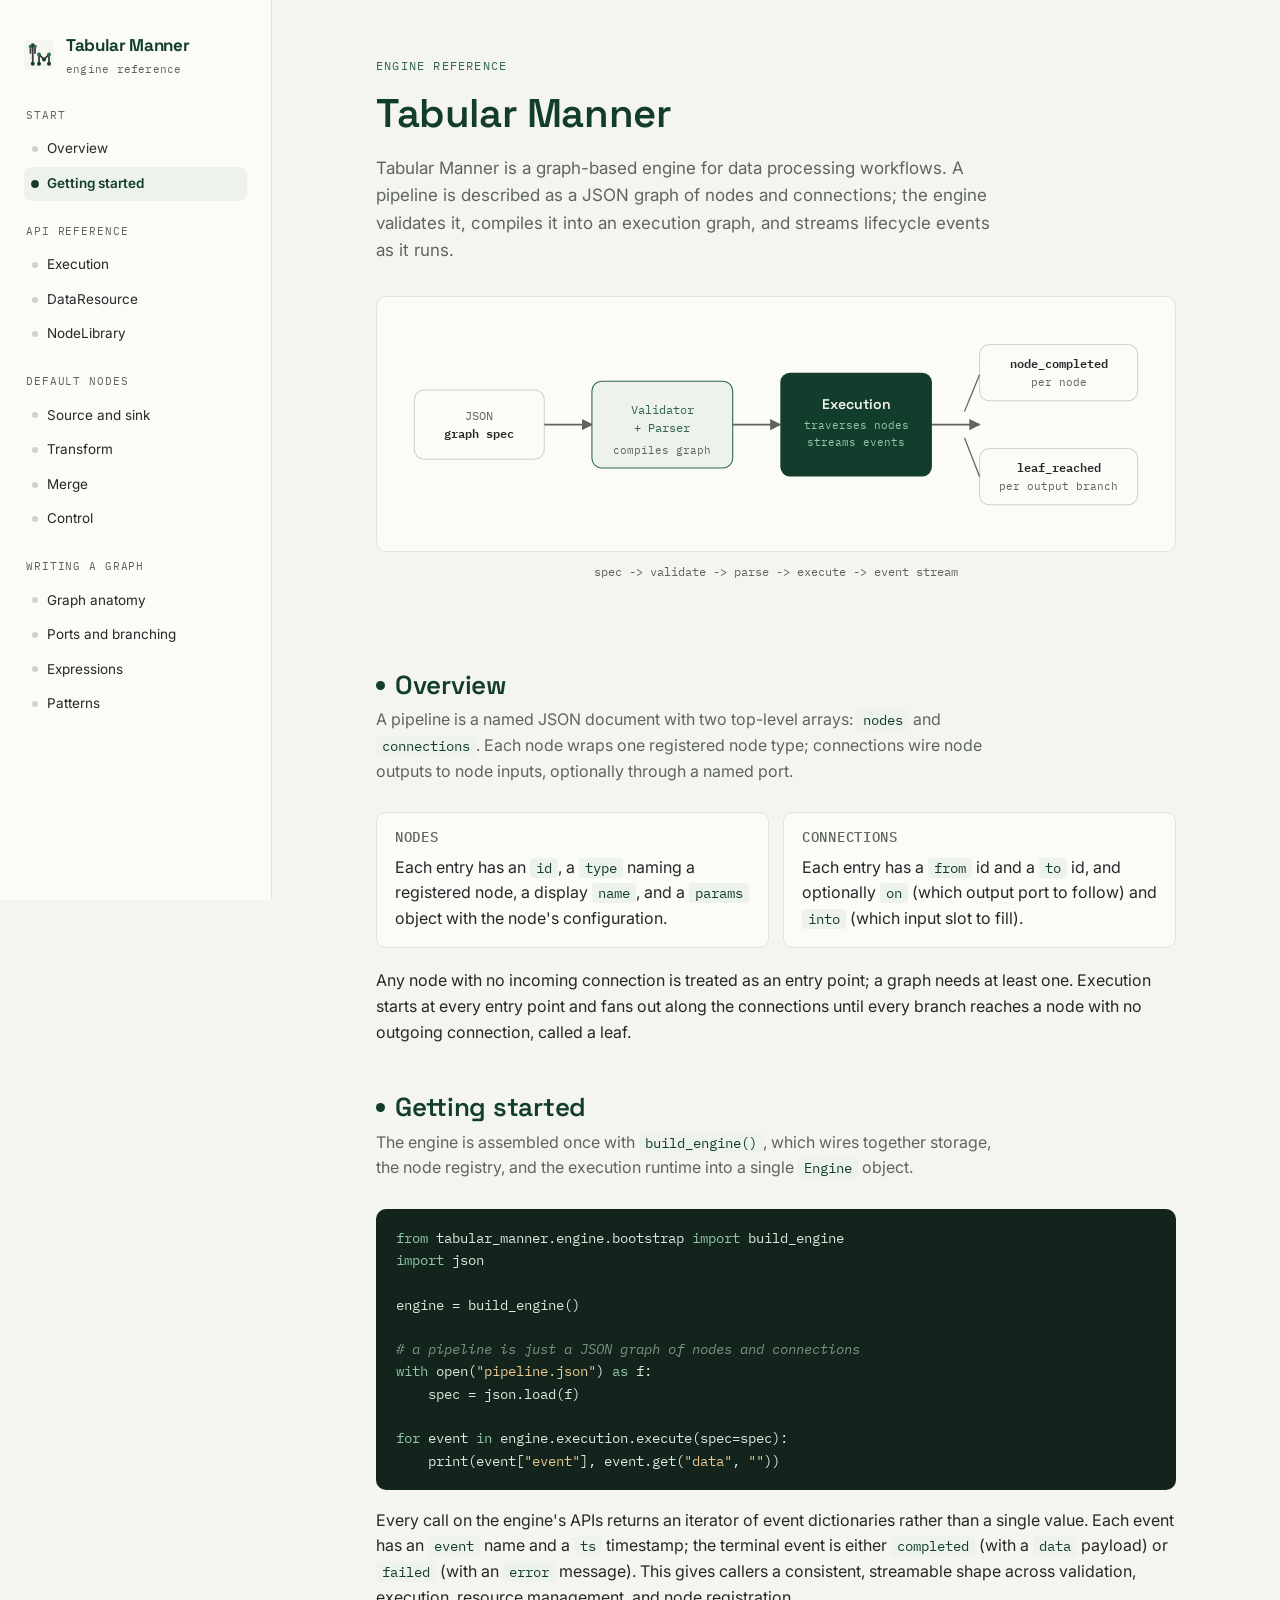
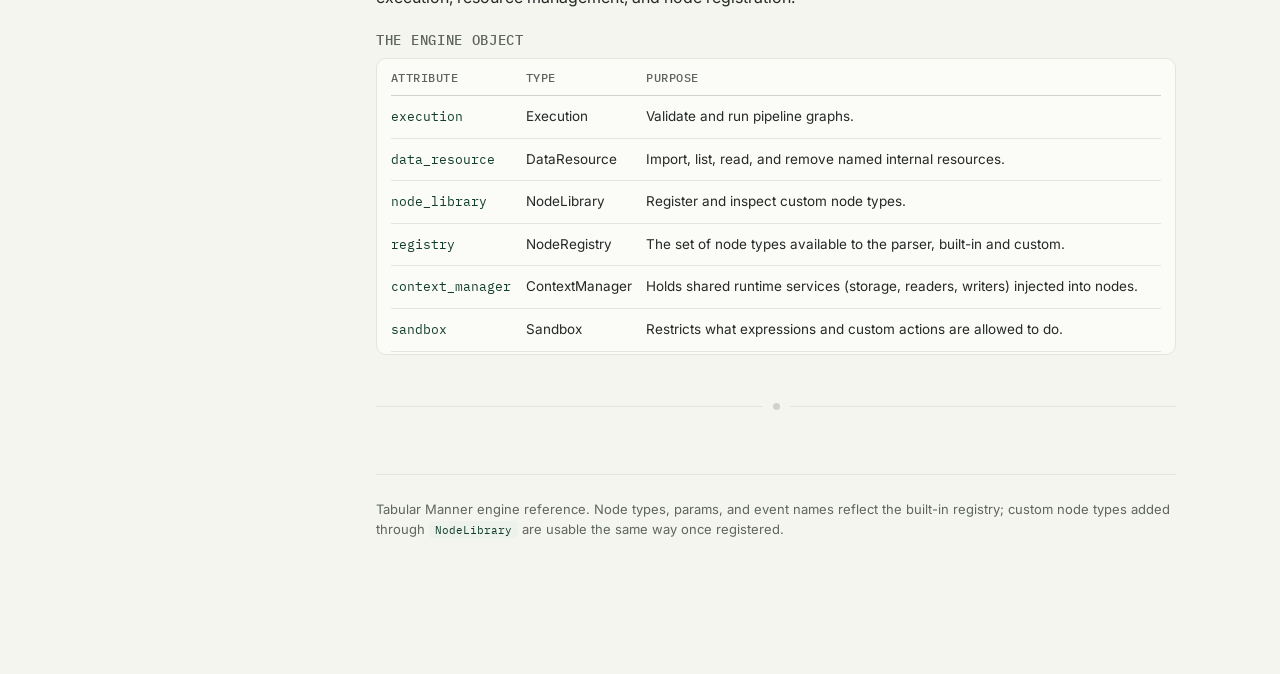
==== docs/index.html @ 971b47f9 "docs: split reference into docs/ pages and drop root index.html" ====
<!DOCTYPE html>
<html lang="vi">
<head>
<meta charset="UTF-8">
<meta name="viewport" content="width=device-width, initial-scale=1.0">
<title>Tabular Manner - Engine Reference</title>
<link rel="preconnect" href="https://fonts.googleapis.com">
<link rel="preconnect" href="https://fonts.gstatic.com" crossorigin>
<link href="https://fonts.googleapis.com/css2?family=Space+Grotesk:wght@400;500;600;700&family=Inter:wght@400;500;600&family=IBM+Plex+Mono:wght@400;500;600&display=swap" rel="stylesheet">
<link rel="stylesheet" href="assets/style.css">
</head>
<body>

<div class="shell">

  <nav class="sidebar">
    <a class="brand" href="index.html#top">
      <svg width="30" height="30" viewBox="0 0 240 240" xmlns="http://www.w3.org/2000/svg">
        <rect x="0" y="0" width="240" height="240" rx="40" fill="#F5F5EF"/>
        <g stroke="#343A3C" stroke-width="14" stroke-linecap="round" fill="none">
          <line x1="70" y1="42" x2="70" y2="190"/>
          <line x1="52" y1="52" x2="52" y2="104"/>
          <line x1="88" y1="52" x2="88" y2="104"/>
        </g>
        <circle cx="70" cy="42" r="16" fill="#123D2C"/>
        <circle cx="52" cy="52" r="14" fill="#32664D"/>
        <circle cx="88" cy="52" r="14" fill="#32664D"/>
        <circle cx="70" cy="190" r="16" fill="#123D2C"/>
        <path d="M 120 190 L 120 115 L 160 155 L 200 115 L 200 190" stroke="#343A3C" stroke-width="14" stroke-linecap="round" stroke-linejoin="round" fill="none"/>
        <circle cx="120" cy="190" r="16" fill="#123D2C"/>
        <circle cx="120" cy="115" r="16" fill="#32664D"/>
        <circle cx="160" cy="155" r="16" fill="#123D2C"/>
        <circle cx="200" cy="115" r="16" fill="#32664D"/>
        <circle cx="200" cy="190" r="16" fill="#123D2C"/>
      </svg>
      <span>
        <span class="brand-text">Tabular Manner</span>
        <span class="brand-sub">engine reference</span>
      </span>
    </a>

    <div class="nav-group">
      <p class="nav-eyebrow">Start</p>
      <ul>
        <li><a class="nav-link" href="index.html#overview"><span class="dot"></span>Overview</a></li>
        <li><a class="nav-link" href="index.html#getting-started"><span class="dot"></span>Getting started</a></li>
      </ul>
    </div>

    <div class="nav-group">
      <p class="nav-eyebrow">API reference</p>
      <ul>
        <li><a class="nav-link" href="api-reference.html#api-execution"><span class="dot"></span>Execution</a></li>
        <li><a class="nav-link" href="api-reference.html#api-data-resource"><span class="dot"></span>DataResource</a></li>
        <li><a class="nav-link" href="api-reference.html#api-node-library"><span class="dot"></span>NodeLibrary</a></li>
      </ul>
    </div>

    <div class="nav-group">
      <p class="nav-eyebrow">Default nodes</p>
      <ul>
        <li><a class="nav-link" href="nodes/io.html#nodes-io"><span class="dot"></span>Source and sink</a></li>
        <li><a class="nav-link" href="nodes/transform.html#nodes-transform"><span class="dot"></span>Transform</a></li>
        <li><a class="nav-link" href="nodes/merge.html#nodes-merge"><span class="dot"></span>Merge</a></li>
        <li><a class="nav-link" href="nodes/control.html#nodes-control"><span class="dot"></span>Control</a></li>
      </ul>
    </div>

    <div class="nav-group">
      <p class="nav-eyebrow">Writing a graph</p>
      <ul>
        <li><a class="nav-link" href="writing-a-graph.html#graph-anatomy"><span class="dot"></span>Graph anatomy</a></li>
        <li><a class="nav-link" href="writing-a-graph.html#graph-ports"><span class="dot"></span>Ports and branching</a></li>
        <li><a class="nav-link" href="writing-a-graph.html#graph-expressions"><span class="dot"></span>Expressions</a></li>
        <li><a class="nav-link" href="writing-a-graph.html#graph-examples"><span class="dot"></span>Patterns</a></li>
      </ul>
    </div>
  </nav>

  <main id="top">
    <div class="content">

      <div class="hero">
        <p class="hero-eyebrow">Engine reference</p>
        <h1>Tabular Manner</h1>
        <p class="lead">Tabular Manner is a graph-based engine for data processing workflows. A pipeline is described as a JSON graph of nodes and connections; the engine validates it, compiles it into an execution graph, and streams lifecycle events as it runs.</p>

        <div class="arch-diagram">
          <svg viewBox="0 0 700 190" xmlns="http://www.w3.org/2000/svg">
            <defs>
              <marker id="arrow" viewBox="0 0 10 10" refX="9" refY="5" markerWidth="7" markerHeight="7" orient="auto-start-reverse">
                <path d="M 0 0 L 10 5 L 0 10 z" fill="#5E655F"/>
              </marker>
            </defs>

            <rect x="16" y="60" width="120" height="64" rx="9" fill="#FBFBF8" stroke="#CFD3CB"/>
            <text x="76" y="88" text-anchor="middle" font-family="IBM Plex Mono, monospace" font-size="11.5" fill="#5E655F">JSON</text>
            <text x="76" y="104" text-anchor="middle" font-family="IBM Plex Mono, monospace" font-size="11.5" fill="#242927" font-weight="600">graph spec</text>

            <line x1="136" y1="92" x2="180" y2="92" stroke="#5E655F" stroke-width="1.5" marker-end="url(#arrow)"/>

            <rect x="180" y="52" width="130" height="80" rx="9" fill="#EDF2EC" stroke="#32664D"/>
            <text x="245" y="82" text-anchor="middle" font-family="IBM Plex Mono, monospace" font-size="11.5" fill="#32664D">Validator</text>
            <text x="245" y="99" text-anchor="middle" font-family="IBM Plex Mono, monospace" font-size="11.5" fill="#32664D">+ Parser</text>
            <text x="245" y="119" text-anchor="middle" font-family="IBM Plex Mono, monospace" font-size="10" fill="#5E655F">compiles graph</text>

            <line x1="310" y1="92" x2="354" y2="92" stroke="#5E655F" stroke-width="1.5" marker-end="url(#arrow)"/>

            <rect x="354" y="44" width="140" height="96" rx="9" fill="#123D2C"/>
            <text x="424" y="78" text-anchor="middle" font-family="Space Grotesk, sans-serif" font-size="13" fill="#F5F5EF" font-weight="600">Execution</text>
            <text x="424" y="96" text-anchor="middle" font-family="IBM Plex Mono, monospace" font-size="10" fill="#8FC9A6">traverses nodes</text>
            <text x="424" y="112" text-anchor="middle" font-family="IBM Plex Mono, monospace" font-size="10" fill="#8FC9A6">streams events</text>

            <line x1="494" y1="92" x2="538" y2="92" stroke="#5E655F" stroke-width="1.5" marker-end="url(#arrow)"/>

            <rect x="538" y="18" width="146" height="52" rx="9" fill="#FBFBF8" stroke="#CFD3CB"/>
            <text x="611" y="40" text-anchor="middle" font-family="IBM Plex Mono, monospace" font-size="11" fill="#242927" font-weight="600">node_completed</text>
            <text x="611" y="56" text-anchor="middle" font-family="IBM Plex Mono, monospace" font-size="10" fill="#5E655F">per node</text>

            <rect x="538" y="114" width="146" height="52" rx="9" fill="#FBFBF8" stroke="#CFD3CB"/>
            <text x="611" y="136" text-anchor="middle" font-family="IBM Plex Mono, monospace" font-size="11" fill="#242927" font-weight="600">leaf_reached</text>
            <text x="611" y="152" text-anchor="middle" font-family="IBM Plex Mono, monospace" font-size="10" fill="#5E655F">per output branch</text>

            <line x1="524" y1="80" x2="538" y2="46" stroke="#5E655F" stroke-width="1.2"/>
            <line x1="524" y1="104" x2="538" y2="140" stroke="#5E655F" stroke-width="1.2"/>
          </svg>
        </div>
        <p class="arch-caption">spec -&gt; validate -&gt; parse -&gt; execute -&gt; event stream</p>
      </div>

      <section id="overview">
        <h2>Overview</h2>
        <p class="section-desc">A pipeline is a named JSON document with two top-level arrays: <code class="inline">nodes</code> and <code class="inline">connections</code>. Each node wraps one registered node type; connections wire node outputs to node inputs, optionally through a named port.</p>

        <div class="card-grid">
          <div class="card">
            <h4>Nodes</h4>
            <p style="margin:0;">Each entry has an <code class="inline">id</code>, a <code class="inline">type</code> naming a registered node, a display <code class="inline">name</code>, and a <code class="inline">params</code> object with the node's configuration.</p>
          </div>
          <div class="card">
            <h4>Connections</h4>
            <p style="margin:0;">Each entry has a <code class="inline">from</code> id and a <code class="inline">to</code> id, and optionally <code class="inline">on</code> (which output port to follow) and <code class="inline">into</code> (which input slot to fill).</p>
          </div>
        </div>

        <p>Any node with no incoming connection is treated as an entry point; a graph needs at least one. Execution starts at every entry point and fans out along the connections until every branch reaches a node with no outgoing connection, called a leaf.</p>
      </section>

      <section id="getting-started">
        <h2>Getting started</h2>
        <p class="section-desc">The engine is assembled once with <code class="inline">build_engine()</code>, which wires together storage, the node registry, and the execution runtime into a single <code class="inline">Engine</code> object.</p>

        <div class="code-block">
          <button class="copy-btn" onclick="copyBlock(this)">copy</button>
          <pre><span class="tok-key">from</span> tabular_manner.engine.bootstrap <span class="tok-key">import</span> build_engine
<span class="tok-key">import</span> json

engine = build_engine()

<span class="tok-com"># a pipeline is just a JSON graph of nodes and connections</span>
<span class="tok-key">with</span> open(<span class="tok-str">"pipeline.json"</span>) <span class="tok-key">as</span> f:
    spec = json.load(f)

<span class="tok-key">for</span> event <span class="tok-key">in</span> engine.execution.execute(spec=spec):
    print(event[<span class="tok-str">"event"</span>], event.get(<span class="tok-str">"data"</span>, <span class="tok-str">""</span>))</pre>
        </div>

        <p>Every call on the engine's APIs returns an iterator of event dictionaries rather than a single value. Each event has an <code class="inline">event</code> name and a <code class="inline">ts</code> timestamp; the terminal event is either <code class="inline">completed</code> (with a <code class="inline">data</code> payload) or <code class="inline">failed</code> (with an <code class="inline">error</code> message). This gives callers a consistent, streamable shape across validation, execution, resource management, and node registration.</p>

        <h4>The Engine object</h4>
        <div class="table-wrap">
          <table>
            <thead><tr><th>Attribute</th><th>Type</th><th>Purpose</th></tr></thead>
            <tbody>
              <tr><td><code>execution</code></td><td>Execution</td><td>Validate and run pipeline graphs.</td></tr>
              <tr><td><code>data_resource</code></td><td>DataResource</td><td>Import, list, read, and remove named internal resources.</td></tr>
              <tr><td><code>node_library</code></td><td>NodeLibrary</td><td>Register and inspect custom node types.</td></tr>
              <tr><td><code>registry</code></td><td>NodeRegistry</td><td>The set of node types available to the parser, built-in and custom.</td></tr>
              <tr><td><code>context_manager</code></td><td>ContextManager</td><td>Holds shared runtime services (storage, readers, writers) injected into nodes.</td></tr>
              <tr><td><code>sandbox</code></td><td>Sandbox</td><td>Restricts what expressions and custom actions are allowed to do.</td></tr>
            </tbody>
          </table>
        </div>
      </section>

      <div class="edge-divider"><span class="node"></span></div>



      <footer>
        <p>Tabular Manner engine reference. Node types, params, and event names reflect the built-in registry; custom node types added through <code class="inline">NodeLibrary</code> are usable the same way once registered.</p>
      </footer>

    </div>
  </main>

</div>

<script src="assets/site.js"></script>

</body>
</html>
---- docs/assets/style.css ----
:root{
    --paper:#F5F5EF;
    --paper-soft:#FBFBF8;
    --line:#E2E5E0;
    --line-strong:#CFD3CB;
    --ink:#242927;
    --ink-soft:#5E655F;
    --forest:#123D2C;
    --sage:#32664D;
    --sage-soft:#EDF2EC;
    --code-bg:#12241C;
    --code-ink:#DDE8E0;
    --code-accent:#8FC9A6;
    --radius:10px;
    --maxw:800px;
    --nav-w:272px;
  }

  *{ box-sizing:border-box; }

  html{ scroll-behavior:smooth; }
  @media (prefers-reduced-motion: reduce){
    html{ scroll-behavior:auto; }
    *{ animation-duration:0.001ms !important; transition-duration:0.001ms !important; }
  }

  body{
    margin:0;
    background:var(--paper);
    color:var(--ink);
    font-family:'Inter', system-ui, sans-serif;
    font-size:16px;
    line-height:1.6;
  }

  ::selection{ background:var(--sage); color:var(--paper); }

  h1,h2,h3,h4{
    font-family:'Space Grotesk', 'Inter', sans-serif;
    color:var(--forest);
    font-weight:600;
    line-height:1.25;
    letter-spacing:-0.01em;
  }

  code, pre, .mono{
    font-family:'IBM Plex Mono', ui-monospace, monospace;
  }

  a{ color:var(--sage); }

  /* ---------- layout shell ---------- */

  .shell{
    display:grid;
    grid-template-columns:var(--nav-w) 1fr;
    min-height:100vh;
  }

  .sidebar{
    position:sticky;
    top:0;
    height:100vh;
    overflow-y:auto;
    padding:32px 24px 40px;
    border-right:1px solid var(--line);
    background:var(--paper-soft);
  }

  .brand{
    display:flex;
    align-items:center;
    gap:12px;
    margin-bottom:28px;
    text-decoration:none;
  }

  .brand svg{ flex:none; }

  .brand-text{
    font-family:'Space Grotesk', sans-serif;
    font-weight:700;
    font-size:17px;
    color:var(--forest);
    letter-spacing:-0.02em;
  }

  .brand-sub{
    display:block;
    font-family:'IBM Plex Mono', monospace;
    font-weight:400;
    font-size:11px;
    color:var(--ink-soft);
    letter-spacing:0.02em;
    margin-top:2px;
  }

  .nav-group{ margin-bottom:22px; }

  .nav-eyebrow{
    font-family:'IBM Plex Mono', monospace;
    font-size:11px;
    text-transform:uppercase;
    letter-spacing:0.08em;
    color:var(--ink-soft);
    margin:0 0 8px 2px;
  }

  .nav-group ul{
    list-style:none;
    margin:0; padding:0;
  }

  .nav-group li{ margin:0; }

  .nav-link{
    display:flex;
    align-items:center;
    gap:9px;
    padding:6px 8px;
    margin:1px 0;
    border-radius:7px;
    text-decoration:none;
    color:var(--ink);
    font-size:13.5px;
    transition:background 0.15s ease, color 0.15s ease;
  }

  .nav-link .dot{
    width:6px; height:6px;
    border-radius:50%;
    background:var(--line-strong);
    flex:none;
    transition:background 0.15s ease, transform 0.15s ease;
  }

  .nav-link:hover{ background:var(--sage-soft); color:var(--forest); }

  .nav-link.active{
    background:var(--sage-soft);
    color:var(--forest);
    font-weight:600;
  }

  .nav-link.active .dot{
    background:var(--forest);
    transform:scale(1.3);
  }

  main{
    padding:56px 48px 120px;
  }

  .content{
    max-width:var(--maxw);
    margin:0 auto;
  }

  /* ---------- hero ---------- */

  .hero{
    margin-bottom:56px;
  }

  .hero-eyebrow{
    font-family:'IBM Plex Mono', monospace;
    font-size:12px;
    text-transform:uppercase;
    letter-spacing:0.1em;
    color:var(--sage);
    margin-bottom:14px;
  }

  .hero h1{
    font-size:40px;
    margin:0 0 16px;
  }

  .hero p.lead{
    font-size:17px;
    color:var(--ink-soft);
    max-width:620px;
    margin:0 0 32px;
  }

  .arch-diagram{
    border:1px solid var(--line);
    border-radius:var(--radius);
    background:var(--paper-soft);
    padding:28px 20px 20px;
  }

  .arch-diagram svg{ display:block; width:100%; height:auto; }

  .arch-caption{
    font-family:'IBM Plex Mono', monospace;
    font-size:12px;
    color:var(--ink-soft);
    text-align:center;
    margin-top:10px;
  }

  /* ---------- sections ---------- */

  section{
    padding-top:64px;
    margin-top:-32px;
    scroll-margin-top:24px;
  }

  section > h2{
    font-size:26px;
    display:flex;
    align-items:center;
    gap:10px;
    margin:0 0 6px;
  }

  section > h2::before{
    content:"";
    width:9px; height:9px;
    border-radius:50%;
    background:var(--forest);
    flex:none;
  }

  .section-desc{
    color:var(--ink-soft);
    max-width:620px;
    margin:0 0 28px;
  }

  h3{
    font-size:19px;
    margin:36px 0 10px;
  }

  h3 .mono-title{
    color:var(--sage);
  }

  h4{
    font-size:14px;
    text-transform:uppercase;
    letter-spacing:0.05em;
    color:var(--ink-soft);
    font-family:'IBM Plex Mono', monospace;
    font-weight:500;
    margin:22px 0 8px;
  }

  p{ margin:0 0 14px; }

  .edge-divider{
    display:flex;
    align-items:center;
    gap:10px;
    margin:48px 0;
  }
  .edge-divider::before, .edge-divider::after{
    content:"";
    flex:1;
    height:1px;
    background:var(--line);
  }
  .edge-divider .node{
    width:7px; height:7px;
    border-radius:50%;
    background:var(--line-strong);
    flex:none;
  }

  /* ---------- code blocks ---------- */

  .code-block{
    position:relative;
    background:var(--code-bg);
    color:var(--code-ink);
    border-radius:var(--radius);
    padding:18px 20px;
    margin:0 0 18px;
    overflow-x:auto;
    font-size:13.5px;
    line-height:1.65;
  }

  .code-block pre{ margin:0; }

  .code-block .tok-key{ color:var(--code-accent); }
  .code-block .tok-str{ color:#E8C98F; }
  .code-block .tok-com{ color:#7C9284; font-style:italic; }

  .copy-btn{
    position:absolute;
    top:10px; right:10px;
    background:rgba(255,255,255,0.06);
    border:1px solid rgba(255,255,255,0.12);
    color:var(--code-ink);
    font-family:'IBM Plex Mono', monospace;
    font-size:11px;
    padding:4px 9px;
    border-radius:6px;
    cursor:pointer;
    opacity:0;
    transition:opacity 0.15s ease, background 0.15s ease;
  }

  .code-block:hover .copy-btn{ opacity:1; }
  .copy-btn:hover{ background:rgba(255,255,255,0.14); }
  .copy-btn:focus-visible{ opacity:1; outline:2px solid var(--code-accent); outline-offset:1px; }

  .sig{
    font-family:'IBM Plex Mono', monospace;
    background:var(--paper-soft);
    border:1px solid var(--line);
    border-left:3px solid var(--forest);
    border-radius:0 8px 8px 0;
    padding:12px 16px;
    font-size:13.5px;
    margin:0 0 16px;
    overflow-x:auto;
    white-space:pre;
  }

  code.inline{
    background:var(--sage-soft);
    color:var(--forest);
    padding:1px 6px;
    border-radius:4px;
    font-size:0.88em;
  }

  /* ---------- tables ---------- */

  table{
    width:100%;
    border-collapse:collapse;
    margin:0 0 20px;
    font-size:13.5px;
  }

  th{
    text-align:left;
    font-family:'IBM Plex Mono', monospace;
    font-weight:500;
    font-size:11.5px;
    text-transform:uppercase;
    letter-spacing:0.04em;
    color:var(--ink-soft);
    border-bottom:1px solid var(--line-strong);
    padding:8px 12px 8px 0;
  }

  td{
    padding:10px 12px 10px 0;
    border-bottom:1px solid var(--line);
    vertical-align:top;
    color:var(--ink);
  }

  td code, th code{
    font-family:'IBM Plex Mono', monospace;
    font-size:12.5px;
    color:var(--forest);
  }

  td .ok{ color:var(--sage); font-weight:600; }
  td .muted{ color:var(--ink-soft); }

  .table-wrap{
    overflow-x:auto;
    border:1px solid var(--line);
    border-radius:var(--radius);
    padding:2px 14px;
    background:var(--paper-soft);
    margin-bottom:20px;
  }

  .table-wrap table{ margin-bottom:0; }

  /* ---------- badges / callouts ---------- */

  .badge{
    display:inline-block;
    font-family:'IBM Plex Mono', monospace;
    font-size:10.5px;
    text-transform:uppercase;
    letter-spacing:0.04em;
    padding:2px 8px;
    border-radius:20px;
    margin-left:8px;
    vertical-align:middle;
  }
  .badge.source{ background:#E7F0EA; color:var(--forest); }
  .badge.sink{ background:#F2EAE0; color:#7A4A21; }
  .badge.transform{ background:var(--sage-soft); color:var(--sage); }
  .badge.merge{ background:#EAE6F2; color:#4B3B7A; }
  .badge.control{ background:#F2E7E7; color:#7A2121; }

  .callout{
    border:1px solid var(--line);
    border-left:3px solid var(--sage);
    background:var(--paper-soft);
    border-radius:0 8px 8px 0;
    padding:14px 18px;
    margin:0 0 20px;
    font-size:14.5px;
  }

  .callout.warn{ border-left-color:#B25B2C; }
  .callout strong{ color:var(--forest); }

  .card-grid{
    display:grid;
    grid-template-columns:1fr 1fr;
    gap:14px;
    margin-bottom:20px;
  }

  @media (max-width:640px){
    .card-grid{ grid-template-columns:1fr; }
  }

  .card{
    border:1px solid var(--line);
    border-radius:var(--radius);
    padding:16px 18px;
    background:var(--paper-soft);
  }

  .card h4{ margin-top:0; }

  .card .step-num{
    font-family:'Space Grotesk', sans-serif;
    font-weight:700;
    font-size:22px;
    color:var(--line-strong);
    display:block;
    margin-bottom:6px;
  }

  footer{
    max-width:var(--maxw);
    margin:64px auto 0;
    padding-top:24px;
    border-top:1px solid var(--line);
    color:var(--ink-soft);
    font-size:13px;
  }

  @media (max-width:920px){
    .shell{ grid-template-columns:1fr; }
    .sidebar{ position:relative; height:auto; }
    main{ padding:40px 24px 100px; }
  }
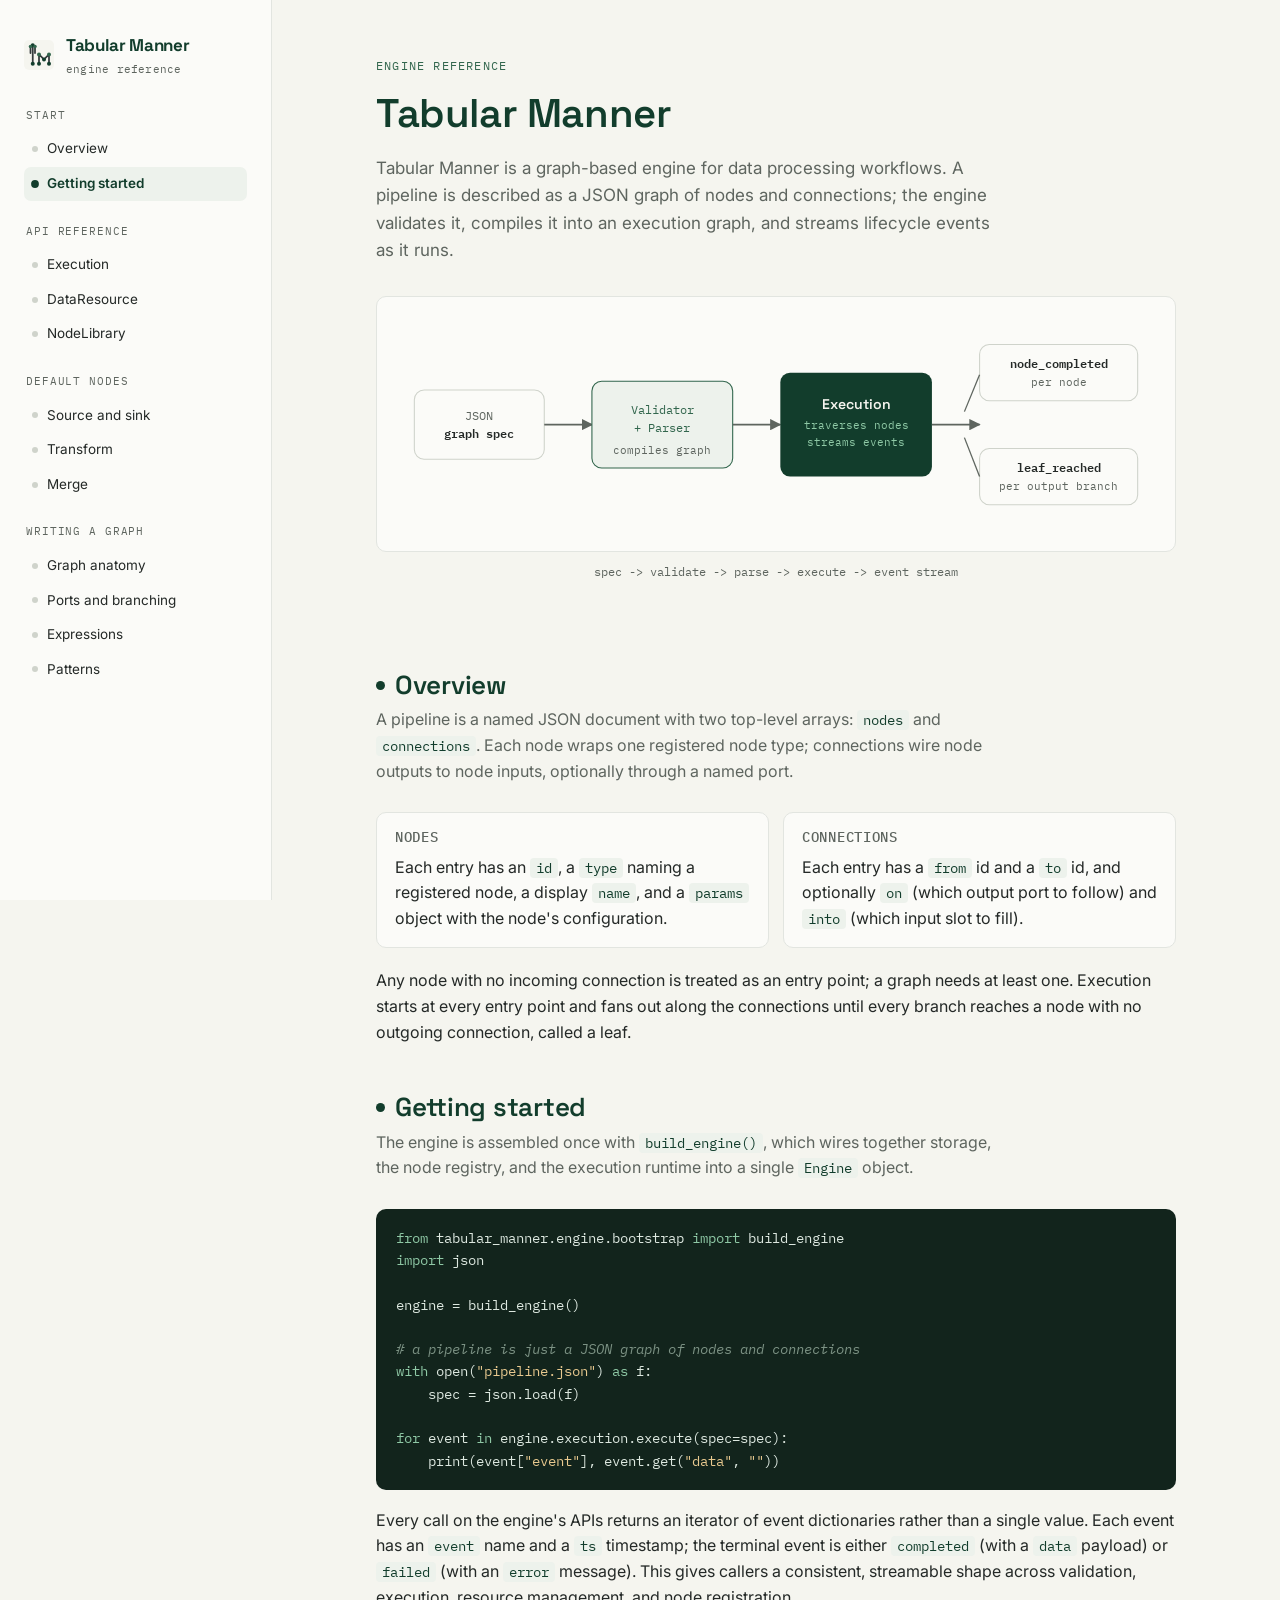
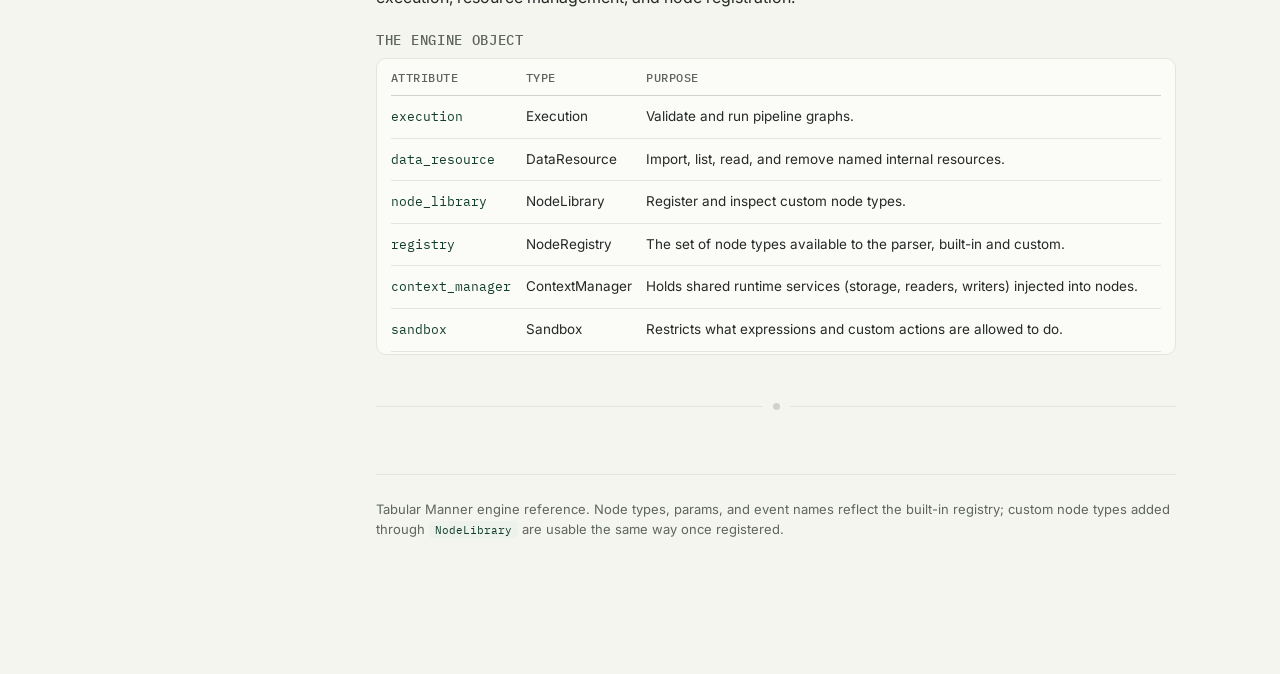
==== commit aa85622a: "refactor(control): remove control operators and related modules to simplify the operator architectur" ====
--- a/docs/index.html
+++ b/docs/index.html
@@ -62,7 +62,6 @@
         <li><a class="nav-link" href="nodes/io.html#nodes-io"><span class="dot"></span>Source and sink</a></li>
         <li><a class="nav-link" href="nodes/transform.html#nodes-transform"><span class="dot"></span>Transform</a></li>
         <li><a class="nav-link" href="nodes/merge.html#nodes-merge"><span class="dot"></span>Merge</a></li>
-        <li><a class="nav-link" href="nodes/control.html#nodes-control"><span class="dot"></span>Control</a></li>
       </ul>
     </div>
 
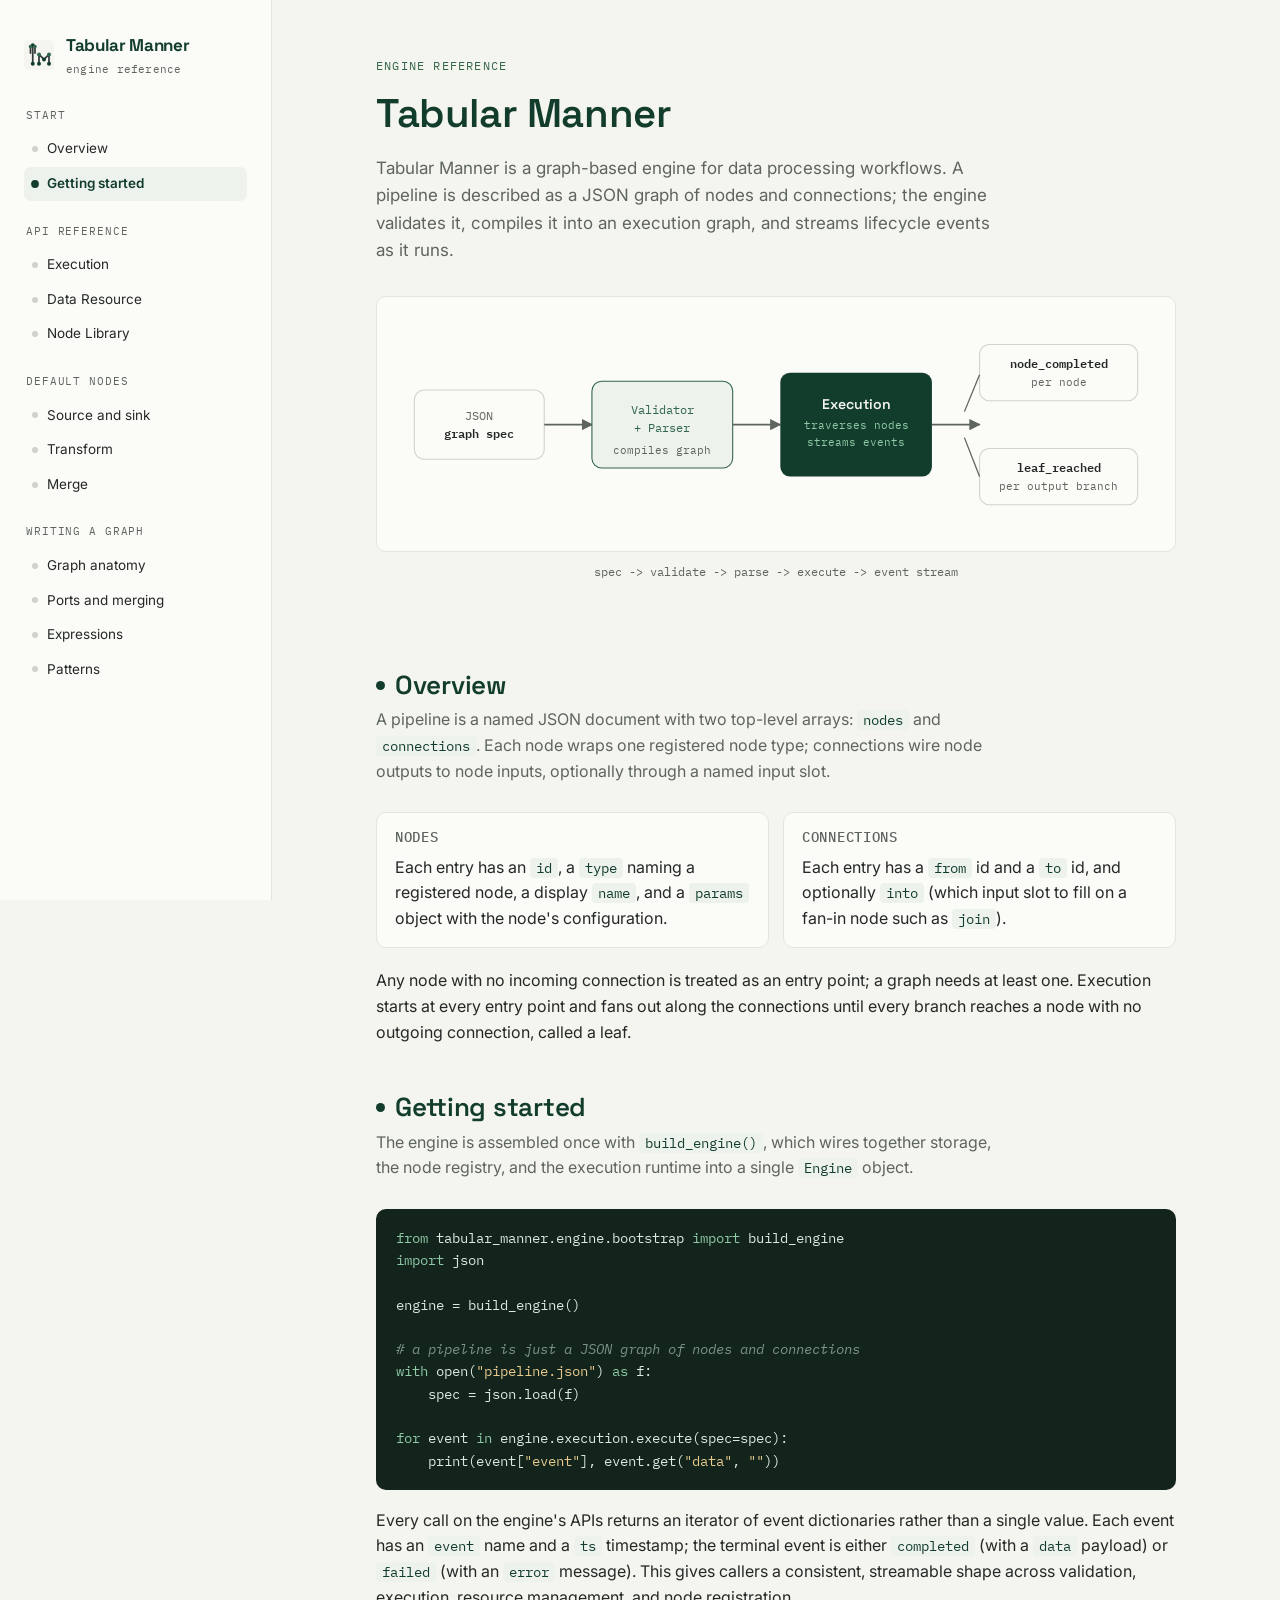
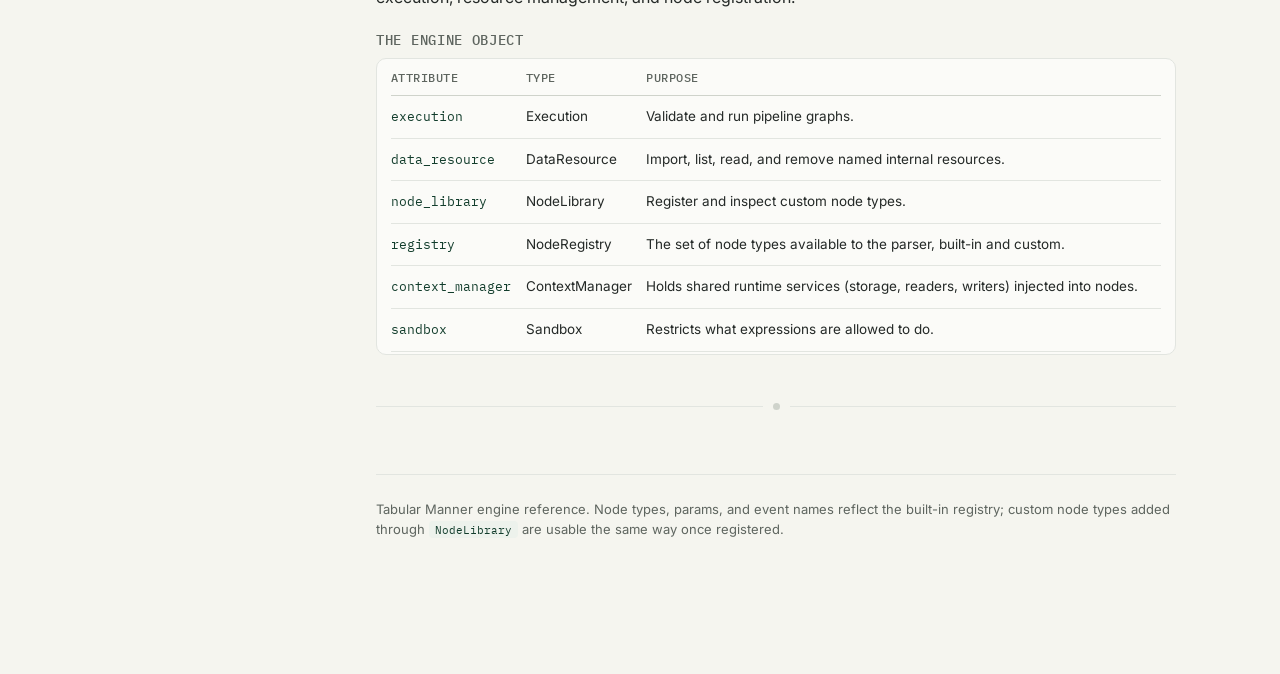
==== commit 29a5ca6f: "feature(engine): add engine lifecycle management module" ====
--- a/docs/index.html
+++ b/docs/index.html
@@ -51,8 +51,8 @@
       <p class="nav-eyebrow">API reference</p>
       <ul>
         <li><a class="nav-link" href="api-reference.html#api-execution"><span class="dot"></span>Execution</a></li>
-        <li><a class="nav-link" href="api-reference.html#api-data-resource"><span class="dot"></span>DataResource</a></li>
-        <li><a class="nav-link" href="api-reference.html#api-node-library"><span class="dot"></span>NodeLibrary</a></li>
+        <li><a class="nav-link" href="api-reference.html#api-data-resource"><span class="dot"></span>Data Resource</a></li>
+        <li><a class="nav-link" href="api-reference.html#api-node-library"><span class="dot"></span>Node Library</a></li>
       </ul>
     </div>
 
@@ -69,7 +69,7 @@
       <p class="nav-eyebrow">Writing a graph</p>
       <ul>
         <li><a class="nav-link" href="writing-a-graph.html#graph-anatomy"><span class="dot"></span>Graph anatomy</a></li>
-        <li><a class="nav-link" href="writing-a-graph.html#graph-ports"><span class="dot"></span>Ports and branching</a></li>
+        <li><a class="nav-link" href="writing-a-graph.html#graph-ports"><span class="dot"></span>Ports and merging</a></li>
         <li><a class="nav-link" href="writing-a-graph.html#graph-expressions"><span class="dot"></span>Expressions</a></li>
         <li><a class="nav-link" href="writing-a-graph.html#graph-examples"><span class="dot"></span>Patterns</a></li>
       </ul>
@@ -129,7 +129,7 @@
 
       <section id="overview">
         <h2>Overview</h2>
-        <p class="section-desc">A pipeline is a named JSON document with two top-level arrays: <code class="inline">nodes</code> and <code class="inline">connections</code>. Each node wraps one registered node type; connections wire node outputs to node inputs, optionally through a named port.</p>
+        <p class="section-desc">A pipeline is a named JSON document with two top-level arrays: <code class="inline">nodes</code> and <code class="inline">connections</code>. Each node wraps one registered node type; connections wire node outputs to node inputs, optionally through a named input slot.</p>
 
         <div class="card-grid">
           <div class="card">
@@ -138,7 +138,7 @@
           </div>
           <div class="card">
             <h4>Connections</h4>
-            <p style="margin:0;">Each entry has a <code class="inline">from</code> id and a <code class="inline">to</code> id, and optionally <code class="inline">on</code> (which output port to follow) and <code class="inline">into</code> (which input slot to fill).</p>
+            <p style="margin:0;">Each entry has a <code class="inline">from</code> id and a <code class="inline">to</code> id, and optionally <code class="inline">into</code> (which input slot to fill on a fan-in node such as <code class="inline">join</code>).</p>
           </div>
         </div>
 
@@ -176,15 +176,13 @@
               <tr><td><code>node_library</code></td><td>NodeLibrary</td><td>Register and inspect custom node types.</td></tr>
               <tr><td><code>registry</code></td><td>NodeRegistry</td><td>The set of node types available to the parser, built-in and custom.</td></tr>
               <tr><td><code>context_manager</code></td><td>ContextManager</td><td>Holds shared runtime services (storage, readers, writers) injected into nodes.</td></tr>
-              <tr><td><code>sandbox</code></td><td>Sandbox</td><td>Restricts what expressions and custom actions are allowed to do.</td></tr>
+              <tr><td><code>sandbox</code></td><td>Sandbox</td><td>Restricts what expressions are allowed to do.</td></tr>
             </tbody>
           </table>
         </div>
       </section>
 
       <div class="edge-divider"><span class="node"></span></div>
-
-
 
       <footer>
         <p>Tabular Manner engine reference. Node types, params, and event names reflect the built-in registry; custom node types added through <code class="inline">NodeLibrary</code> are usable the same way once registered.</p>
--- a/docs/assets/style.css
+++ b/docs/assets/style.css
@@ -438,7 +438,7 @@
     display:block;
     margin-bottom:6px;
   }
-
+  
   footer{
     max-width:var(--maxw);
     margin:64px auto 0;
@@ -452,4 +452,4 @@
     .shell{ grid-template-columns:1fr; }
     .sidebar{ position:relative; height:auto; }
     main{ padding:40px 24px 100px; }
-  }
+  }
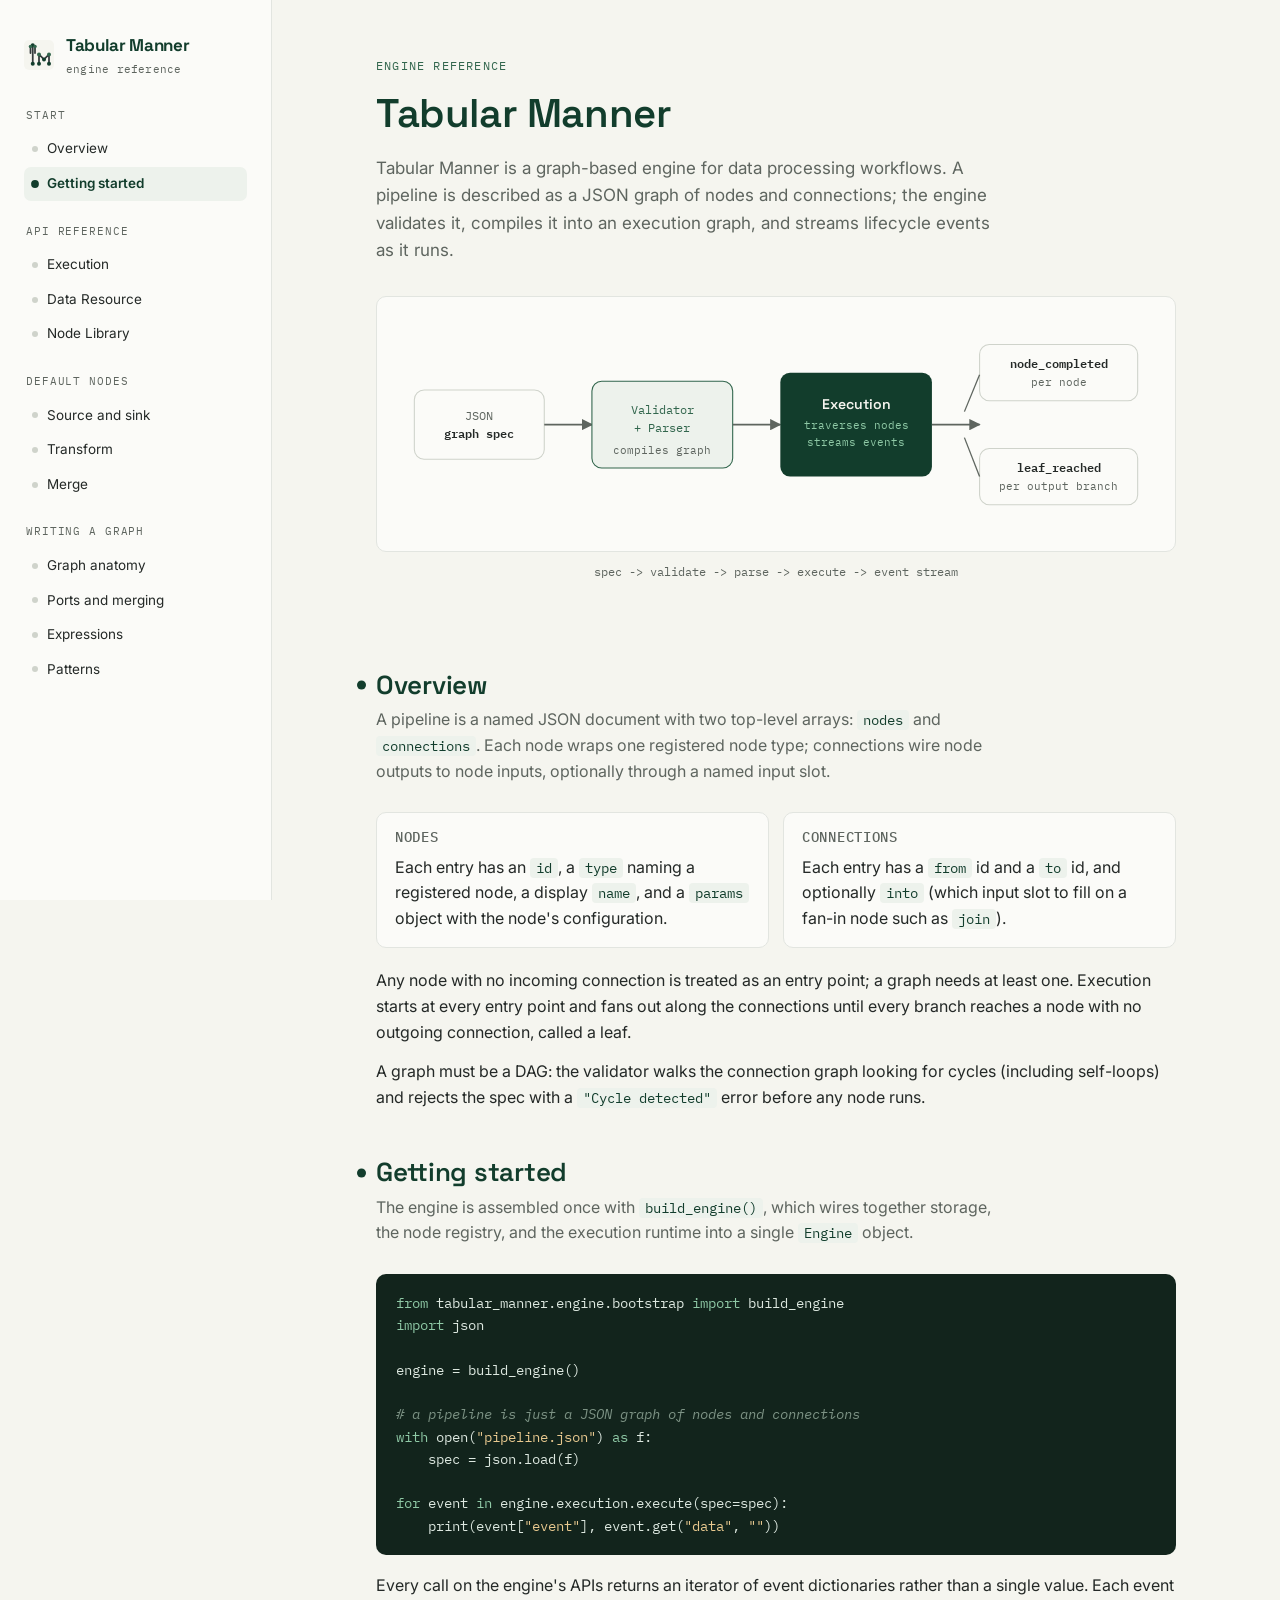
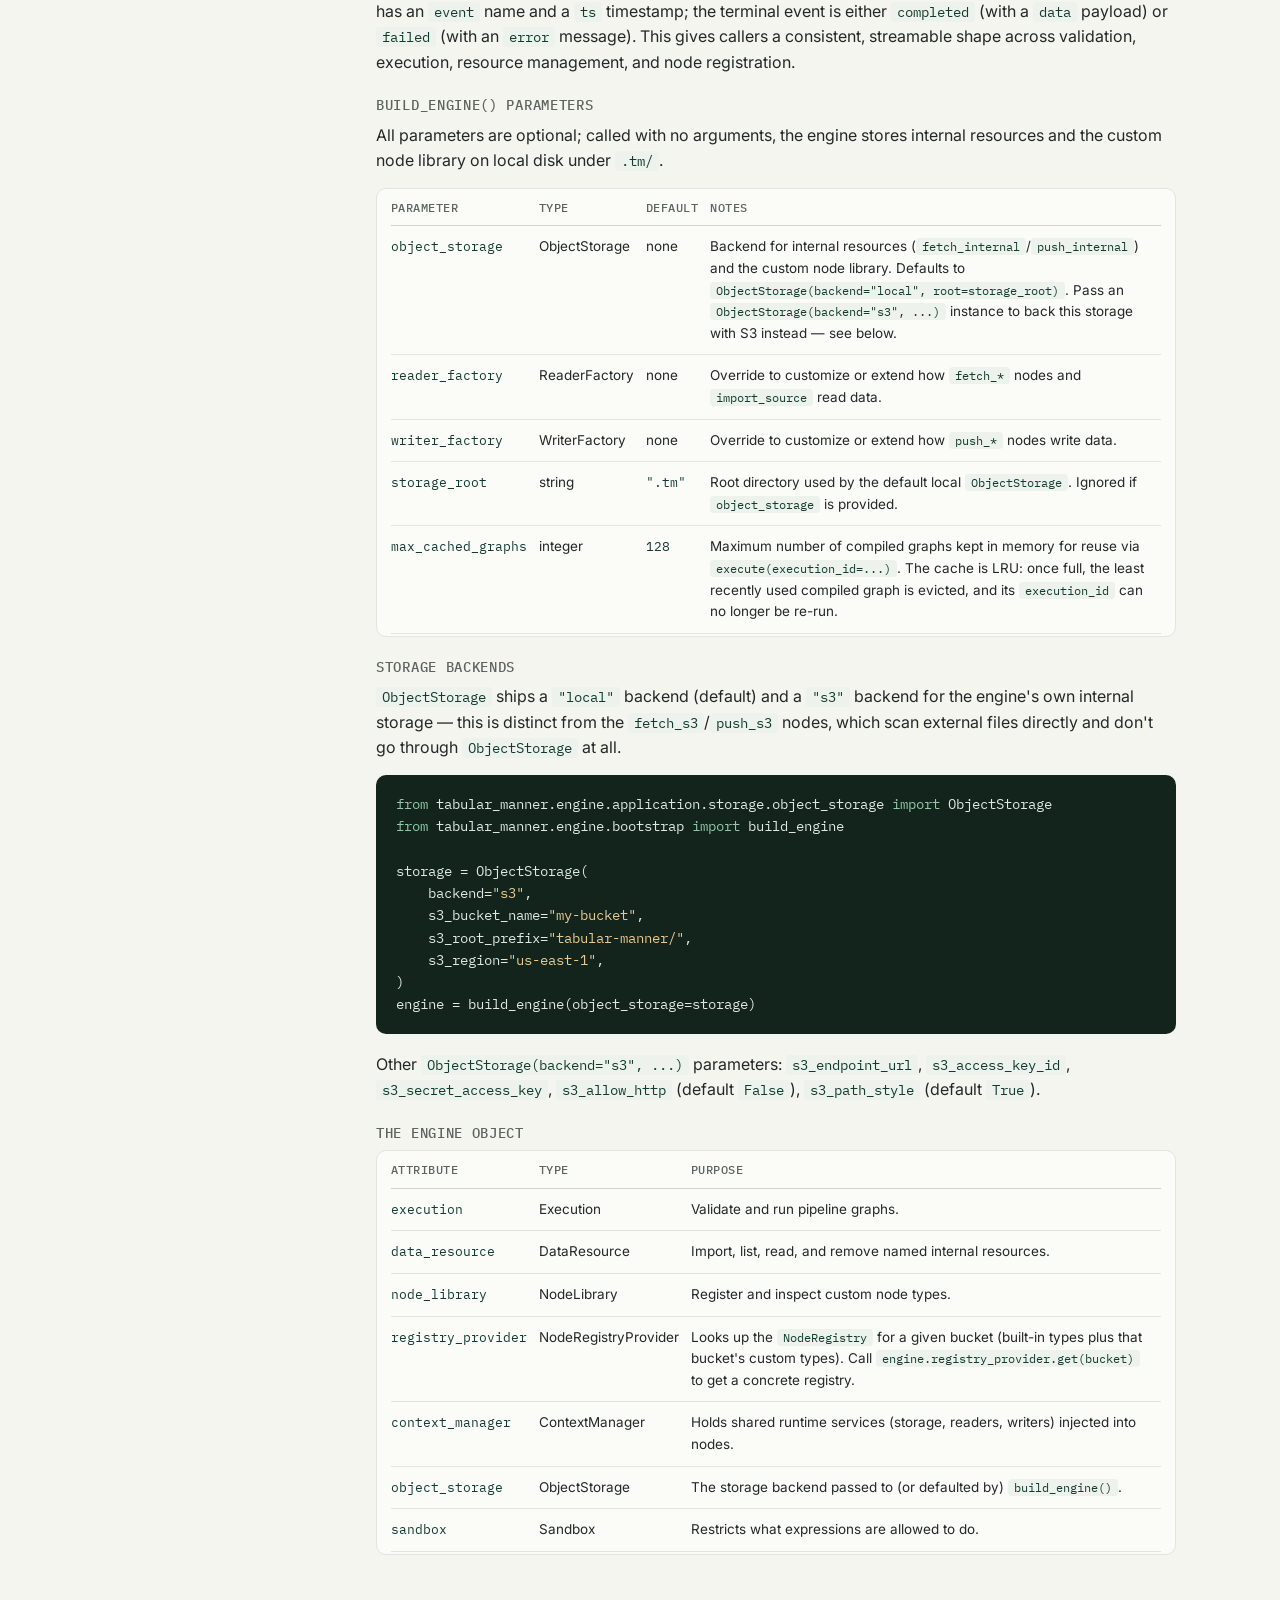
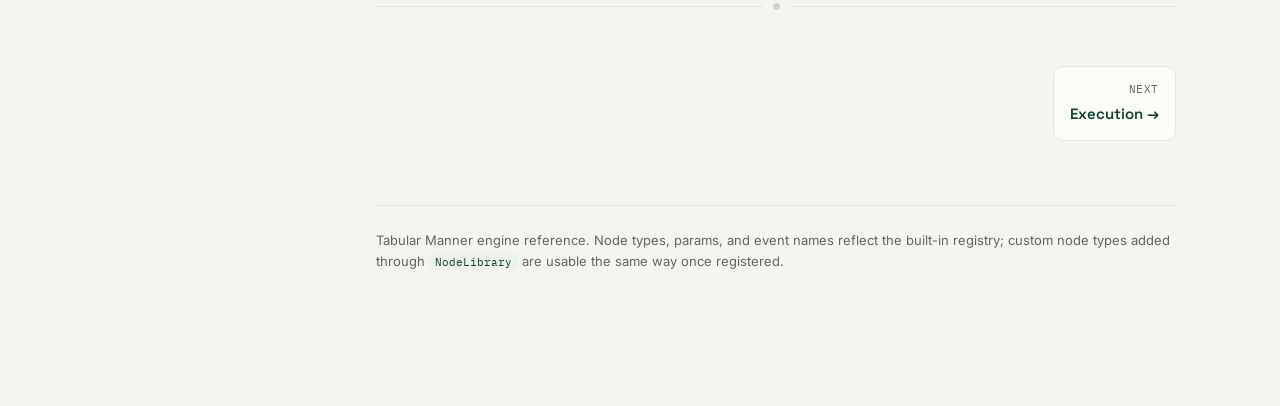
==== commit ee3020a0: "chore(docs): update document and navigation in docs page" ====
--- a/docs/index.html
+++ b/docs/index.html
@@ -143,6 +143,8 @@
         </div>
 
         <p>Any node with no incoming connection is treated as an entry point; a graph needs at least one. Execution starts at every entry point and fans out along the connections until every branch reaches a node with no outgoing connection, called a leaf.</p>
+
+        <p>A graph must be a DAG: the validator walks the connection graph looking for cycles (including self-loops) and rejects the spec with a <code class="inline">"Cycle detected"</code> error before any node runs.</p>
       </section>
 
       <section id="getting-started">
@@ -165,6 +167,38 @@
         </div>
 
         <p>Every call on the engine's APIs returns an iterator of event dictionaries rather than a single value. Each event has an <code class="inline">event</code> name and a <code class="inline">ts</code> timestamp; the terminal event is either <code class="inline">completed</code> (with a <code class="inline">data</code> payload) or <code class="inline">failed</code> (with an <code class="inline">error</code> message). This gives callers a consistent, streamable shape across validation, execution, resource management, and node registration.</p>
+
+        <h4>build_engine() parameters</h4>
+        <p>All parameters are optional; called with no arguments, the engine stores internal resources and the custom node library on local disk under <code class="inline">.tm/</code>.</p>
+        <div class="table-wrap">
+          <table>
+            <thead><tr><th>Parameter</th><th>Type</th><th>Default</th><th>Notes</th></tr></thead>
+            <tbody>
+              <tr><td><code>object_storage</code></td><td>ObjectStorage</td><td>none</td><td>Backend for internal resources (<code class="inline">fetch_internal</code>/<code class="inline">push_internal</code>) and the custom node library. Defaults to <code class="inline">ObjectStorage(backend="local", root=storage_root)</code>. Pass an <code class="inline">ObjectStorage(backend="s3", ...)</code> instance to back this storage with S3 instead — see below.</td></tr>
+              <tr><td><code>reader_factory</code></td><td>ReaderFactory</td><td>none</td><td>Override to customize or extend how <code class="inline">fetch_*</code> nodes and <code class="inline">import_source</code> read data.</td></tr>
+              <tr><td><code>writer_factory</code></td><td>WriterFactory</td><td>none</td><td>Override to customize or extend how <code class="inline">push_*</code> nodes write data.</td></tr>
+              <tr><td><code>storage_root</code></td><td>string</td><td><code>".tm"</code></td><td>Root directory used by the default local <code class="inline">ObjectStorage</code>. Ignored if <code class="inline">object_storage</code> is provided.</td></tr>
+              <tr><td><code>max_cached_graphs</code></td><td>integer</td><td><code>128</code></td><td>Maximum number of compiled graphs kept in memory for reuse via <code class="inline">execute(execution_id=...)</code>. The cache is LRU: once full, the least recently used compiled graph is evicted, and its <code class="inline">execution_id</code> can no longer be re-run.</td></tr>
+            </tbody>
+          </table>
+        </div>
+
+        <h4>Storage backends</h4>
+        <p><code class="inline">ObjectStorage</code> ships a <code class="inline">"local"</code> backend (default) and a <code class="inline">"s3"</code> backend for the engine's own internal storage — this is distinct from the <code class="inline">fetch_s3</code>/<code class="inline">push_s3</code> nodes, which scan external files directly and don't go through <code class="inline">ObjectStorage</code> at all.</p>
+        <div class="code-block">
+          <button class="copy-btn" onclick="copyBlock(this)">copy</button>
+          <pre><span class="tok-key">from</span> tabular_manner.engine.application.storage.object_storage <span class="tok-key">import</span> ObjectStorage
+<span class="tok-key">from</span> tabular_manner.engine.bootstrap <span class="tok-key">import</span> build_engine
+
+storage = ObjectStorage(
+    backend=<span class="tok-str">"s3"</span>,
+    s3_bucket_name=<span class="tok-str">"my-bucket"</span>,
+    s3_root_prefix=<span class="tok-str">"tabular-manner/"</span>,
+    s3_region=<span class="tok-str">"us-east-1"</span>,
+)
+engine = build_engine(object_storage=storage)</pre>
+        </div>
+        <p>Other <code class="inline">ObjectStorage(backend="s3", ...)</code> parameters: <code class="inline">s3_endpoint_url</code>, <code class="inline">s3_access_key_id</code>, <code class="inline">s3_secret_access_key</code>, <code class="inline">s3_allow_http</code> (default <code class="inline">False</code>), <code class="inline">s3_path_style</code> (default <code class="inline">True</code>).</p>
 
         <h4>The Engine object</h4>
         <div class="table-wrap">
@@ -174,8 +208,9 @@
               <tr><td><code>execution</code></td><td>Execution</td><td>Validate and run pipeline graphs.</td></tr>
               <tr><td><code>data_resource</code></td><td>DataResource</td><td>Import, list, read, and remove named internal resources.</td></tr>
               <tr><td><code>node_library</code></td><td>NodeLibrary</td><td>Register and inspect custom node types.</td></tr>
-              <tr><td><code>registry</code></td><td>NodeRegistry</td><td>The set of node types available to the parser, built-in and custom.</td></tr>
+              <tr><td><code>registry_provider</code></td><td>NodeRegistryProvider</td><td>Looks up the <code class="inline">NodeRegistry</code> for a given bucket (built-in types plus that bucket's custom types). Call <code class="inline">engine.registry_provider.get(bucket)</code> to get a concrete registry.</td></tr>
               <tr><td><code>context_manager</code></td><td>ContextManager</td><td>Holds shared runtime services (storage, readers, writers) injected into nodes.</td></tr>
+              <tr><td><code>object_storage</code></td><td>ObjectStorage</td><td>The storage backend passed to (or defaulted by) <code class="inline">build_engine()</code>.</td></tr>
               <tr><td><code>sandbox</code></td><td>Sandbox</td><td>Restricts what expressions are allowed to do.</td></tr>
             </tbody>
           </table>
@@ -184,6 +219,14 @@
 
       <div class="edge-divider"><span class="node"></span></div>
 
+      <nav class="page-nav">
+        <span></span>
+        <a class="page-nav-link next" href="api-reference.html#api-execution">
+          <span class="page-nav-eyebrow">Next</span>
+          <span class="page-nav-title">Execution &rarr;</span>
+        </a>
+      </nav>
+
       <footer>
         <p>Tabular Manner engine reference. Node types, params, and event names reflect the built-in registry; custom node types added through <code class="inline">NodeLibrary</code> are usable the same way once registered.</p>
       </footer>
@@ -196,4 +239,4 @@
 <script src="assets/site.js"></script>
 
 </body>
-</html>
+</html>
--- a/docs/assets/style.css
+++ b/docs/assets/style.css
@@ -1,4 +1,4 @@
-  :root{
+:root{
     --paper:#F5F5EF;
     --paper-soft:#FBFBF8;
     --line:#E2E5E0;
@@ -210,18 +210,19 @@
 
   section > h2{
     font-size:26px;
-    display:flex;
-    align-items:center;
-    gap:10px;
+    position:relative;
     margin:0 0 6px;
   }
 
   section > h2::before{
     content:"";
+    position:absolute;
+    left:-19px;
+    top:50%;
+    transform:translateY(-50%);
     width:9px; height:9px;
     border-radius:50%;
     background:var(--forest);
-    flex:none;
   }
 
   .section-desc{
@@ -448,6 +449,45 @@
     font-size:13px;
   }
 
+  .page-nav{
+    display:flex;
+    justify-content:space-between;
+    gap:16px;
+    margin-top:56px;
+  }
+
+  .page-nav-link{
+    display:flex;
+    flex-direction:column;
+    gap:4px;
+    max-width:46%;
+    padding:14px 16px;
+    border:1px solid var(--line);
+    border-radius:var(--radius);
+    text-decoration:none;
+    background:var(--paper-soft);
+    transition:border-color .15s ease;
+  }
+
+  .page-nav-link:hover{ border-color:var(--sage); }
+
+  .page-nav-link.next{ margin-left:auto; text-align:right; align-items:flex-end; }
+
+  .page-nav-eyebrow{
+    font-family:'IBM Plex Mono', monospace;
+    font-size:11px;
+    letter-spacing:0.05em;
+    text-transform:uppercase;
+    color:var(--ink-soft);
+  }
+
+  .page-nav-title{
+    font-family:'Space Grotesk', sans-serif;
+    font-weight:600;
+    color:var(--forest);
+    font-size:15px;
+  }
+
   @media (max-width:920px){
     .shell{ grid-template-columns:1fr; }
     .sidebar{ position:relative; height:auto; }
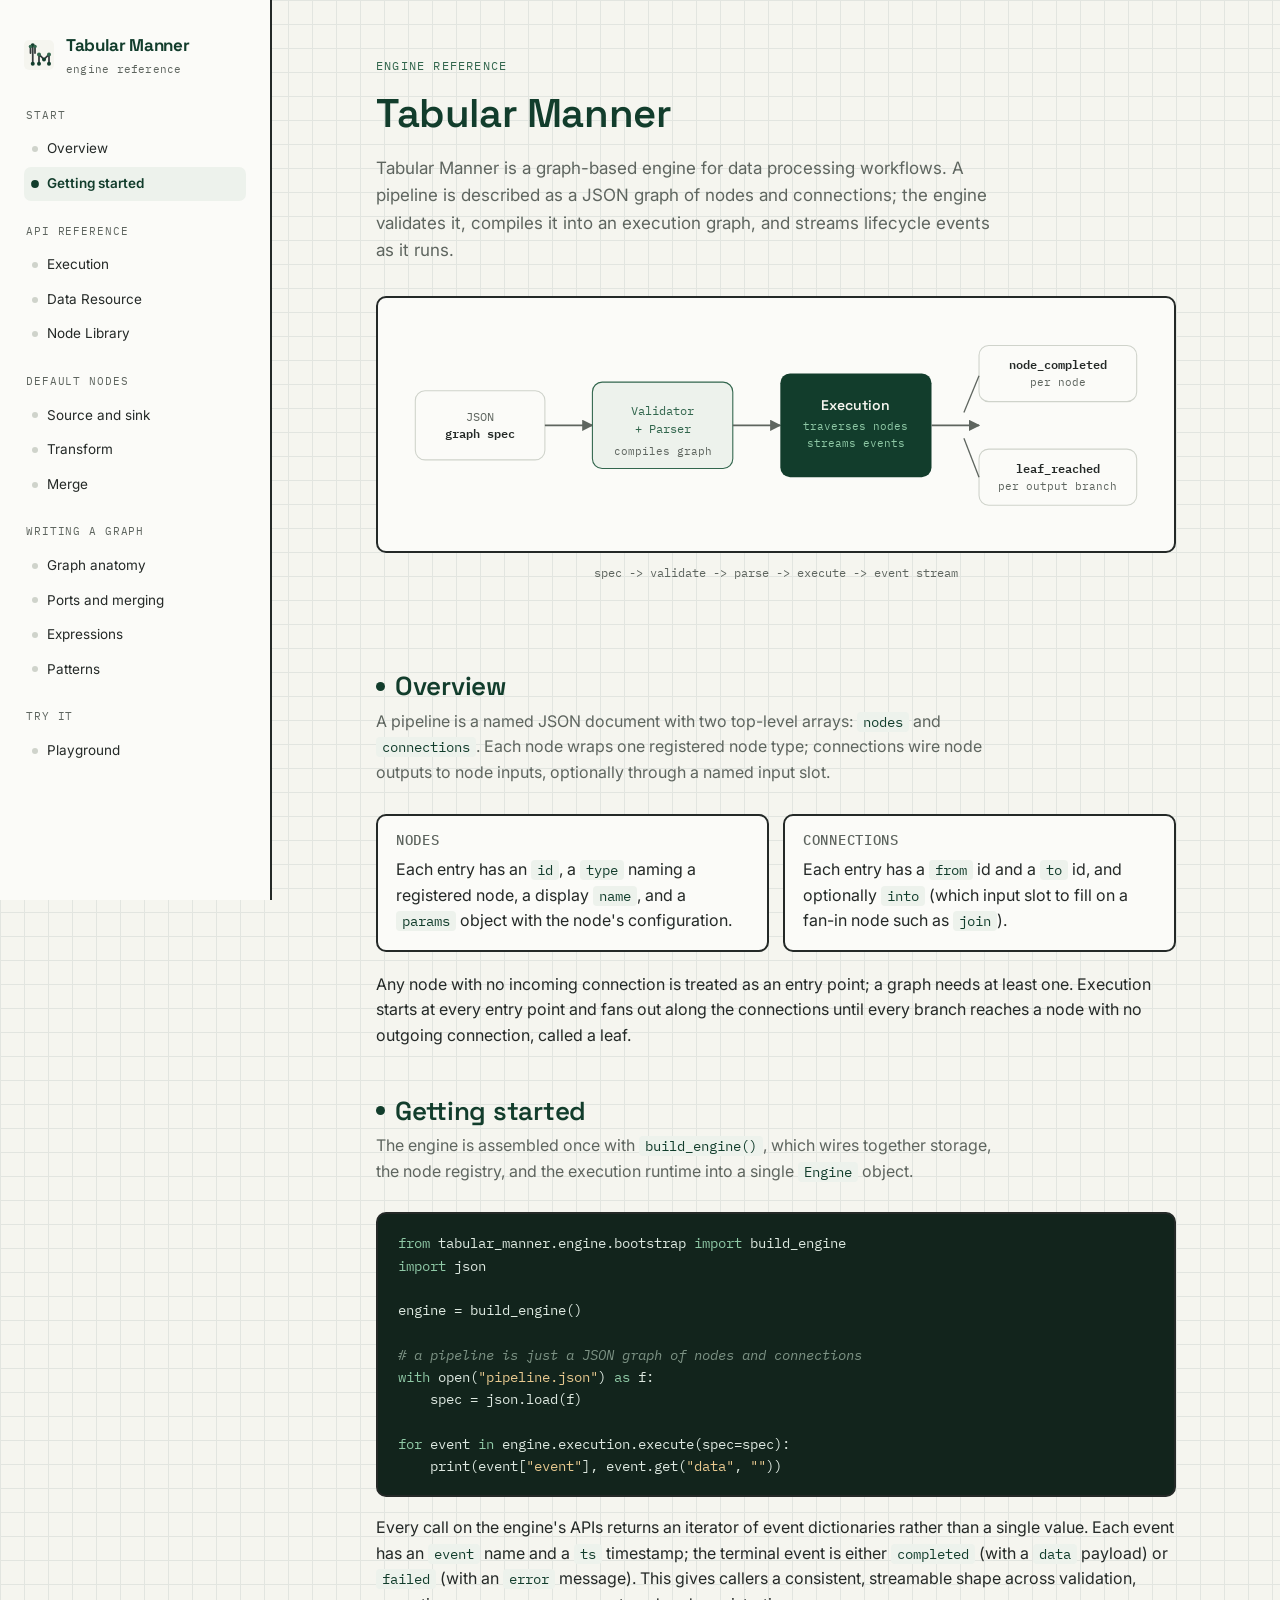
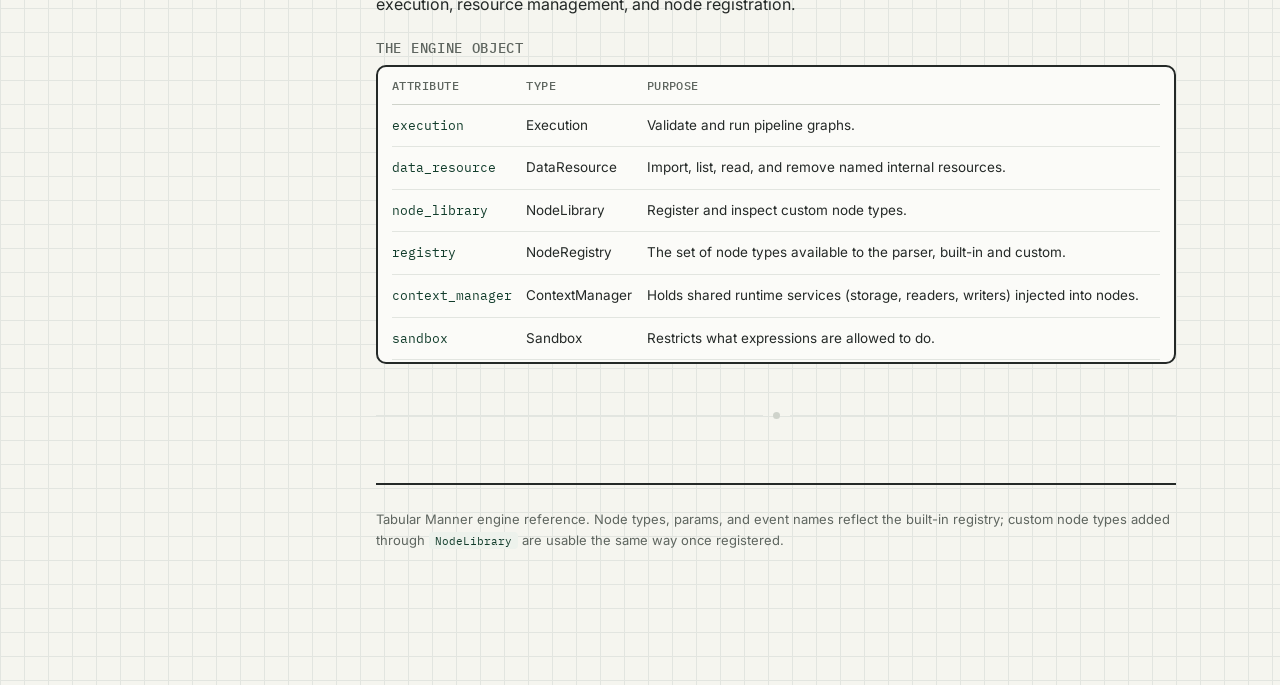
==== commit 1a20dc8a: "chore(docs): add playground and enhance style of docs page" ====
--- a/docs/index.html
+++ b/docs/index.html
@@ -13,7 +13,17 @@
 
 <div class="shell">
 
+  <div class="mobile-topbar">
+    <button class="nav-toggle" aria-label="Toggle navigation" aria-expanded="false">
+      <span></span><span></span><span></span>
+    </button>
+    <a class="brand" href="index.html#top" style="margin:0;">
+      <span class="brand-text">Tabular Manner</span>
+    </a>
+  </div>
+  <div class="nav-scrim"></div>
   <nav class="sidebar">
+    <button class="nav-close" aria-label="Close menu">&times;</button>
     <a class="brand" href="index.html#top">
       <svg width="30" height="30" viewBox="0 0 240 240" xmlns="http://www.w3.org/2000/svg">
         <rect x="0" y="0" width="240" height="240" rx="40" fill="#F5F5EF"/>
@@ -74,6 +84,12 @@
         <li><a class="nav-link" href="writing-a-graph.html#graph-examples"><span class="dot"></span>Patterns</a></li>
       </ul>
     </div>
+    <div class="nav-group">
+      <p class="nav-eyebrow">Try it</p>
+      <ul>
+        <li><a class="nav-link" href="playground.html#playground-top"><span class="dot"></span>Playground</a></li>
+      </ul>
+    </div>
   </nav>
 
   <main id="top">
@@ -143,8 +159,6 @@
         </div>
 
         <p>Any node with no incoming connection is treated as an entry point; a graph needs at least one. Execution starts at every entry point and fans out along the connections until every branch reaches a node with no outgoing connection, called a leaf.</p>
-
-        <p>A graph must be a DAG: the validator walks the connection graph looking for cycles (including self-loops) and rejects the spec with a <code class="inline">"Cycle detected"</code> error before any node runs.</p>
       </section>
 
       <section id="getting-started">
@@ -167,38 +181,6 @@
         </div>
 
         <p>Every call on the engine's APIs returns an iterator of event dictionaries rather than a single value. Each event has an <code class="inline">event</code> name and a <code class="inline">ts</code> timestamp; the terminal event is either <code class="inline">completed</code> (with a <code class="inline">data</code> payload) or <code class="inline">failed</code> (with an <code class="inline">error</code> message). This gives callers a consistent, streamable shape across validation, execution, resource management, and node registration.</p>
-
-        <h4>build_engine() parameters</h4>
-        <p>All parameters are optional; called with no arguments, the engine stores internal resources and the custom node library on local disk under <code class="inline">.tm/</code>.</p>
-        <div class="table-wrap">
-          <table>
-            <thead><tr><th>Parameter</th><th>Type</th><th>Default</th><th>Notes</th></tr></thead>
-            <tbody>
-              <tr><td><code>object_storage</code></td><td>ObjectStorage</td><td>none</td><td>Backend for internal resources (<code class="inline">fetch_internal</code>/<code class="inline">push_internal</code>) and the custom node library. Defaults to <code class="inline">ObjectStorage(backend="local", root=storage_root)</code>. Pass an <code class="inline">ObjectStorage(backend="s3", ...)</code> instance to back this storage with S3 instead — see below.</td></tr>
-              <tr><td><code>reader_factory</code></td><td>ReaderFactory</td><td>none</td><td>Override to customize or extend how <code class="inline">fetch_*</code> nodes and <code class="inline">import_source</code> read data.</td></tr>
-              <tr><td><code>writer_factory</code></td><td>WriterFactory</td><td>none</td><td>Override to customize or extend how <code class="inline">push_*</code> nodes write data.</td></tr>
-              <tr><td><code>storage_root</code></td><td>string</td><td><code>".tm"</code></td><td>Root directory used by the default local <code class="inline">ObjectStorage</code>. Ignored if <code class="inline">object_storage</code> is provided.</td></tr>
-              <tr><td><code>max_cached_graphs</code></td><td>integer</td><td><code>128</code></td><td>Maximum number of compiled graphs kept in memory for reuse via <code class="inline">execute(execution_id=...)</code>. The cache is LRU: once full, the least recently used compiled graph is evicted, and its <code class="inline">execution_id</code> can no longer be re-run.</td></tr>
-            </tbody>
-          </table>
-        </div>
-
-        <h4>Storage backends</h4>
-        <p><code class="inline">ObjectStorage</code> ships a <code class="inline">"local"</code> backend (default) and a <code class="inline">"s3"</code> backend for the engine's own internal storage — this is distinct from the <code class="inline">fetch_s3</code>/<code class="inline">push_s3</code> nodes, which scan external files directly and don't go through <code class="inline">ObjectStorage</code> at all.</p>
-        <div class="code-block">
-          <button class="copy-btn" onclick="copyBlock(this)">copy</button>
-          <pre><span class="tok-key">from</span> tabular_manner.engine.application.storage.object_storage <span class="tok-key">import</span> ObjectStorage
-<span class="tok-key">from</span> tabular_manner.engine.bootstrap <span class="tok-key">import</span> build_engine
-
-storage = ObjectStorage(
-    backend=<span class="tok-str">"s3"</span>,
-    s3_bucket_name=<span class="tok-str">"my-bucket"</span>,
-    s3_root_prefix=<span class="tok-str">"tabular-manner/"</span>,
-    s3_region=<span class="tok-str">"us-east-1"</span>,
-)
-engine = build_engine(object_storage=storage)</pre>
-        </div>
-        <p>Other <code class="inline">ObjectStorage(backend="s3", ...)</code> parameters: <code class="inline">s3_endpoint_url</code>, <code class="inline">s3_access_key_id</code>, <code class="inline">s3_secret_access_key</code>, <code class="inline">s3_allow_http</code> (default <code class="inline">False</code>), <code class="inline">s3_path_style</code> (default <code class="inline">True</code>).</p>
 
         <h4>The Engine object</h4>
         <div class="table-wrap">
@@ -208,9 +190,8 @@
               <tr><td><code>execution</code></td><td>Execution</td><td>Validate and run pipeline graphs.</td></tr>
               <tr><td><code>data_resource</code></td><td>DataResource</td><td>Import, list, read, and remove named internal resources.</td></tr>
               <tr><td><code>node_library</code></td><td>NodeLibrary</td><td>Register and inspect custom node types.</td></tr>
-              <tr><td><code>registry_provider</code></td><td>NodeRegistryProvider</td><td>Looks up the <code class="inline">NodeRegistry</code> for a given bucket (built-in types plus that bucket's custom types). Call <code class="inline">engine.registry_provider.get(bucket)</code> to get a concrete registry.</td></tr>
+              <tr><td><code>registry</code></td><td>NodeRegistry</td><td>The set of node types available to the parser, built-in and custom.</td></tr>
               <tr><td><code>context_manager</code></td><td>ContextManager</td><td>Holds shared runtime services (storage, readers, writers) injected into nodes.</td></tr>
-              <tr><td><code>object_storage</code></td><td>ObjectStorage</td><td>The storage backend passed to (or defaulted by) <code class="inline">build_engine()</code>.</td></tr>
               <tr><td><code>sandbox</code></td><td>Sandbox</td><td>Restricts what expressions are allowed to do.</td></tr>
             </tbody>
           </table>
@@ -219,14 +200,6 @@
 
       <div class="edge-divider"><span class="node"></span></div>
 
-      <nav class="page-nav">
-        <span></span>
-        <a class="page-nav-link next" href="api-reference.html#api-execution">
-          <span class="page-nav-eyebrow">Next</span>
-          <span class="page-nav-title">Execution &rarr;</span>
-        </a>
-      </nav>
-
       <footer>
         <p>Tabular Manner engine reference. Node types, params, and event names reflect the built-in registry; custom node types added through <code class="inline">NodeLibrary</code> are usable the same way once registered.</p>
       </footer>
@@ -239,4 +212,4 @@
 <script src="assets/site.js"></script>
 
 </body>
-</html>+</html>
--- a/docs/assets/style.css
+++ b/docs/assets/style.css
@@ -1,4 +1,4 @@
-:root{
+  :root{
     --paper:#F5F5EF;
     --paper-soft:#FBFBF8;
     --line:#E2E5E0;
@@ -11,6 +11,7 @@
     --code-bg:#12241C;
     --code-ink:#DDE8E0;
     --code-accent:#8FC9A6;
+    --border-w:2px;
     --radius:10px;
     --maxw:800px;
     --nav-w:272px;
@@ -27,6 +28,8 @@
   body{
     margin:0;
     background:var(--paper);
+    background-image:linear-gradient(var(--line) 1px, transparent 1px), linear-gradient(90deg, var(--line) 1px, transparent 1px);
+    background-size:24px 24px;
     color:var(--ink);
     font-family:'Inter', system-ui, sans-serif;
     font-size:16px;
@@ -63,9 +66,15 @@
     height:100vh;
     overflow-y:auto;
     padding:32px 24px 40px;
-    border-right:1px solid var(--line);
+    border-right:var(--border-w) solid var(--ink);
     background:var(--paper-soft);
   }
+
+  /* ---------- mobile topbar / off-canvas nav ---------- */
+
+  .mobile-topbar{ display:none; }
+  .nav-scrim{ display:none; }
+  .nav-close{ display:none; }
 
   .brand{
     display:flex;
@@ -184,7 +193,7 @@
   }
 
   .arch-diagram{
-    border:1px solid var(--line);
+    border:var(--border-w) solid var(--ink);
     border-radius:var(--radius);
     background:var(--paper-soft);
     padding:28px 20px 20px;
@@ -210,19 +219,18 @@
 
   section > h2{
     font-size:26px;
-    position:relative;
+    display:flex;
+    align-items:center;
+    gap:10px;
     margin:0 0 6px;
   }
 
   section > h2::before{
     content:"";
-    position:absolute;
-    left:-19px;
-    top:50%;
-    transform:translateY(-50%);
     width:9px; height:9px;
     border-radius:50%;
     background:var(--forest);
+    flex:none;
   }
 
   .section-desc{
@@ -277,6 +285,7 @@
     position:relative;
     background:var(--code-bg);
     color:var(--code-ink);
+    border:var(--border-w) solid var(--ink);
     border-radius:var(--radius);
     padding:18px 20px;
     margin:0 0 18px;
@@ -295,7 +304,7 @@
     position:absolute;
     top:10px; right:10px;
     background:rgba(255,255,255,0.06);
-    border:1px solid rgba(255,255,255,0.12);
+    border:1.5px solid rgba(255,255,255,0.28);
     color:var(--code-ink);
     font-family:'IBM Plex Mono', monospace;
     font-size:11px;
@@ -313,8 +322,8 @@
   .sig{
     font-family:'IBM Plex Mono', monospace;
     background:var(--paper-soft);
-    border:1px solid var(--line);
-    border-left:3px solid var(--forest);
+    border:var(--border-w) solid var(--ink);
+    border-left:4px solid var(--forest);
     border-radius:0 8px 8px 0;
     padding:12px 16px;
     font-size:13.5px;
@@ -370,11 +379,12 @@
 
   .table-wrap{
     overflow-x:auto;
-    border:1px solid var(--line);
+    border:var(--border-w) solid var(--ink);
     border-radius:var(--radius);
     padding:2px 14px;
     background:var(--paper-soft);
     margin-bottom:20px;
+    -webkit-overflow-scrolling:touch;
   }
 
   .table-wrap table{ margin-bottom:0; }
@@ -399,8 +409,8 @@
   .badge.control{ background:#F2E7E7; color:#7A2121; }
 
   .callout{
-    border:1px solid var(--line);
-    border-left:3px solid var(--sage);
+    border:var(--border-w) solid var(--ink);
+    border-left:4px solid var(--sage);
     background:var(--paper-soft);
     border-radius:0 8px 8px 0;
     padding:14px 18px;
@@ -423,7 +433,7 @@
   }
 
   .card{
-    border:1px solid var(--line);
+    border:var(--border-w) solid var(--ink);
     border-radius:var(--radius);
     padding:16px 18px;
     background:var(--paper-soft);
@@ -444,52 +454,118 @@
     max-width:var(--maxw);
     margin:64px auto 0;
     padding-top:24px;
-    border-top:1px solid var(--line);
+    border-top:var(--border-w) solid var(--ink);
     color:var(--ink-soft);
     font-size:13px;
   }
 
-  .page-nav{
-    display:flex;
-    justify-content:space-between;
-    gap:16px;
-    margin-top:56px;
-  }
-
-  .page-nav-link{
-    display:flex;
-    flex-direction:column;
-    gap:4px;
-    max-width:46%;
-    padding:14px 16px;
-    border:1px solid var(--line);
-    border-radius:var(--radius);
-    text-decoration:none;
-    background:var(--paper-soft);
-    transition:border-color .15s ease;
-  }
-
-  .page-nav-link:hover{ border-color:var(--sage); }
-
-  .page-nav-link.next{ margin-left:auto; text-align:right; align-items:flex-end; }
-
-  .page-nav-eyebrow{
-    font-family:'IBM Plex Mono', monospace;
-    font-size:11px;
-    letter-spacing:0.05em;
-    text-transform:uppercase;
-    color:var(--ink-soft);
-  }
-
-  .page-nav-title{
-    font-family:'Space Grotesk', sans-serif;
-    font-weight:600;
-    color:var(--forest);
-    font-size:15px;
-  }
+  /* ======================================================
+     Responsive / mobile navigation
+     ====================================================== */
 
   @media (max-width:920px){
-    .shell{ grid-template-columns:1fr; }
-    .sidebar{ position:relative; height:auto; }
-    main{ padding:40px 24px 100px; }
+    .shell{ display:block; }
+
+    .mobile-topbar{
+      display:flex;
+      align-items:center;
+      gap:12px;
+      position:sticky;
+      top:0;
+      z-index:30;
+      padding:12px 16px;
+      background:var(--paper-soft);
+      border-bottom:var(--border-w) solid var(--ink);
+    }
+
+    .mobile-topbar .brand{
+      margin:0;
+    }
+
+    .mobile-topbar .brand-text{ font-size:15px; }
+    .mobile-topbar .brand-sub{ display:none; }
+
+    .nav-toggle{
+      display:flex;
+      flex-direction:column;
+      justify-content:center;
+      align-items:center;
+      gap:4px;
+      width:38px; height:38px;
+      flex:none;
+      border:var(--border-w) solid var(--ink);
+      border-radius:7px;
+      background:var(--paper);
+      cursor:pointer;
+      padding:0;
+    }
+    .nav-toggle span{
+      display:block;
+      width:18px; height:2px;
+      background:var(--ink);
+      border-radius:1px;
+      transition:transform 0.2s ease, opacity 0.2s ease;
+    }
+    body.nav-open .nav-toggle span:nth-child(1){ transform:translateY(6px) rotate(45deg); }
+    body.nav-open .nav-toggle span:nth-child(2){ opacity:0; }
+    body.nav-open .nav-toggle span:nth-child(3){ transform:translateY(-6px) rotate(-45deg); }
+
+    .sidebar{
+      position:fixed;
+      top:0; left:0;
+      height:100vh;
+      width:min(84vw, 320px);
+      z-index:40;
+      transform:translateX(-100%);
+      transition:transform 0.22s ease;
+      box-shadow:2px 0 0 var(--ink);
+      padding-top:20px;
+    }
+    .sidebar .brand{ display:none; }
+
+    .nav-close{
+      display:flex;
+      align-items:center;
+      justify-content:center;
+      position:absolute;
+      top:14px; right:14px;
+      width:30px; height:30px;
+      border:var(--border-w) solid var(--ink);
+      border-radius:7px;
+      background:var(--paper);
+      font-size:16px;
+      line-height:1;
+      cursor:pointer;
+      color:var(--ink);
+    }
+
+    body.nav-open .sidebar{ transform:translateX(0); }
+
+    .nav-scrim{
+      display:block;
+      position:fixed;
+      inset:0;
+      background:rgba(18,20,19,0.35);
+      z-index:35;
+      opacity:0;
+      pointer-events:none;
+      transition:opacity 0.2s ease;
+    }
+    body.nav-open .nav-scrim{ opacity:1; pointer-events:auto; }
+
+    main{ padding:32px 20px 90px; }
+  }
+
+  @media (min-width:921px){
+    .sidebar .nav-close{ display:none; }
+  }
+
+  @media (max-width:640px){
+    .hero h1{ font-size:30px; }
+    .hero p.lead{ font-size:15.5px; }
+    section > h2{ font-size:22px; }
+    main{ padding:26px 16px 80px; }
+    .code-block{ font-size:12.5px; padding:14px 14px; }
+    table{ font-size:12.5px; }
+    .table-wrap{ padding:2px 10px; }
   }
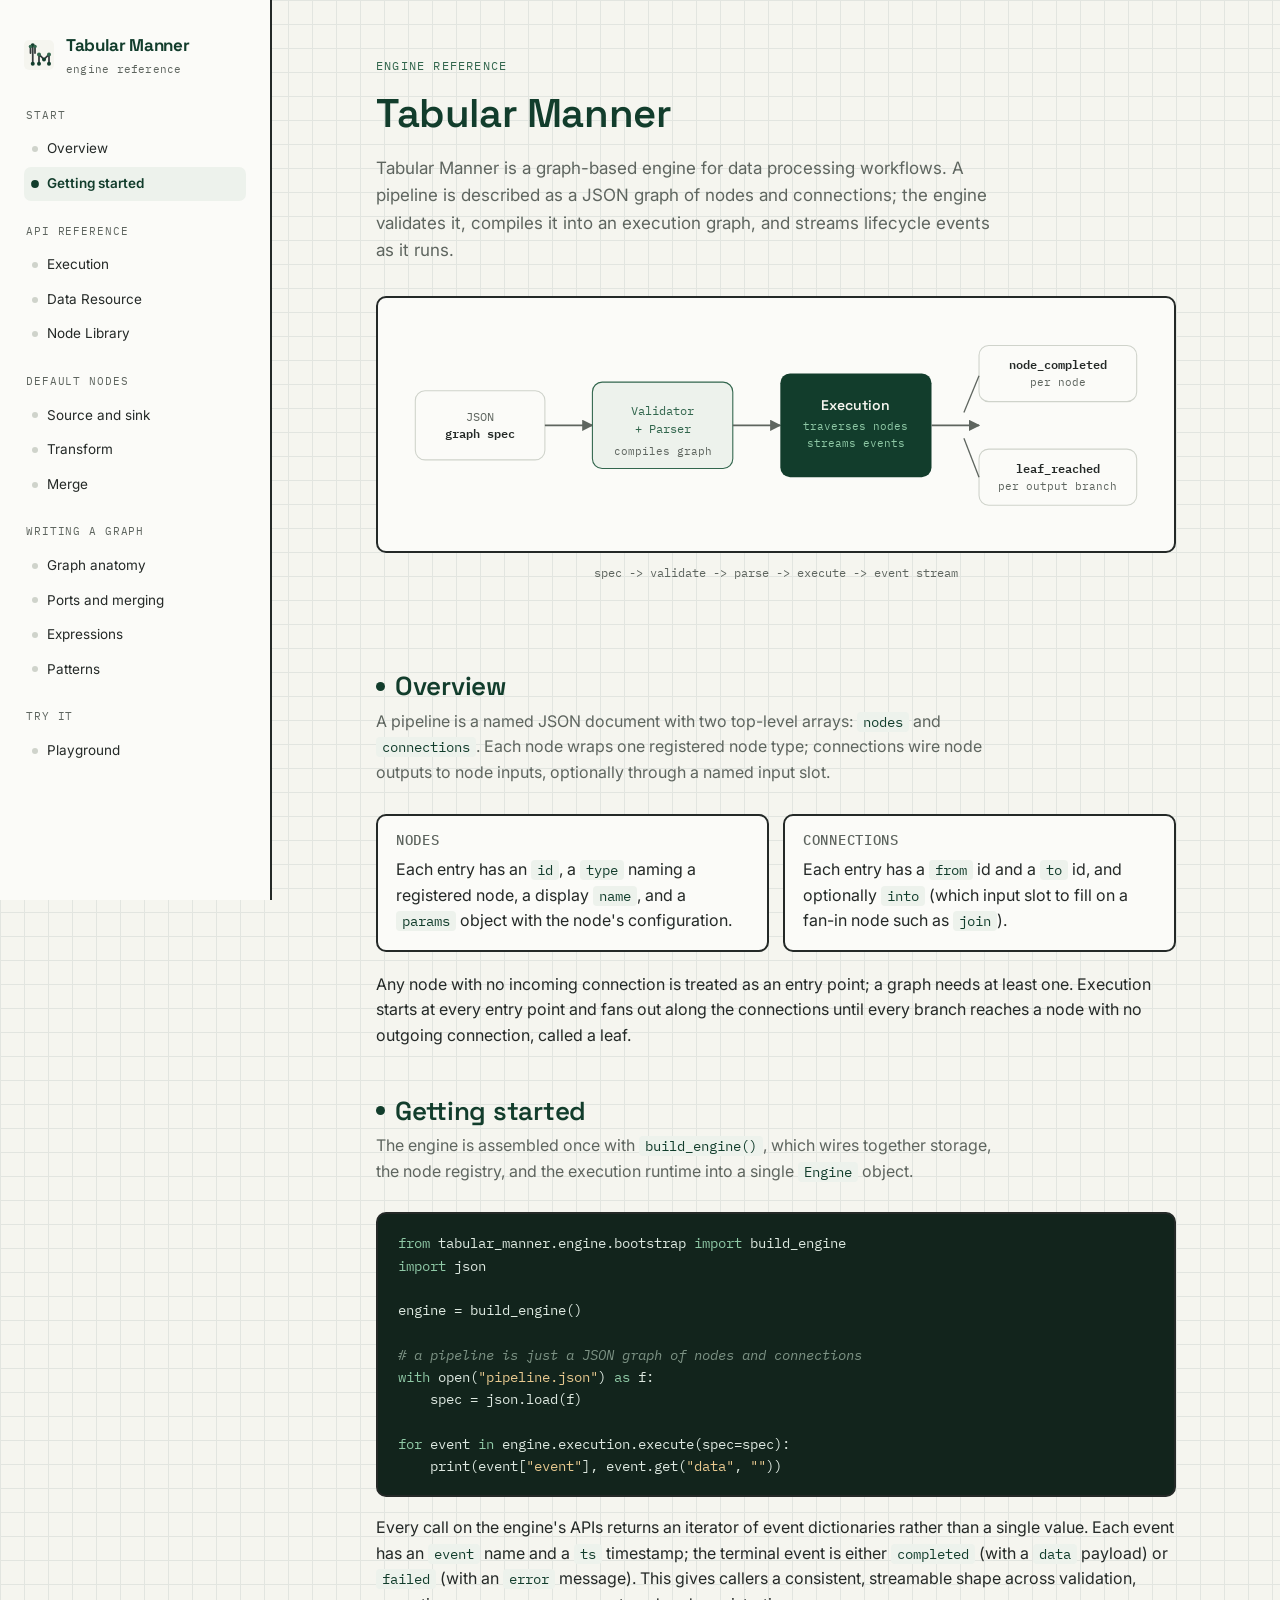
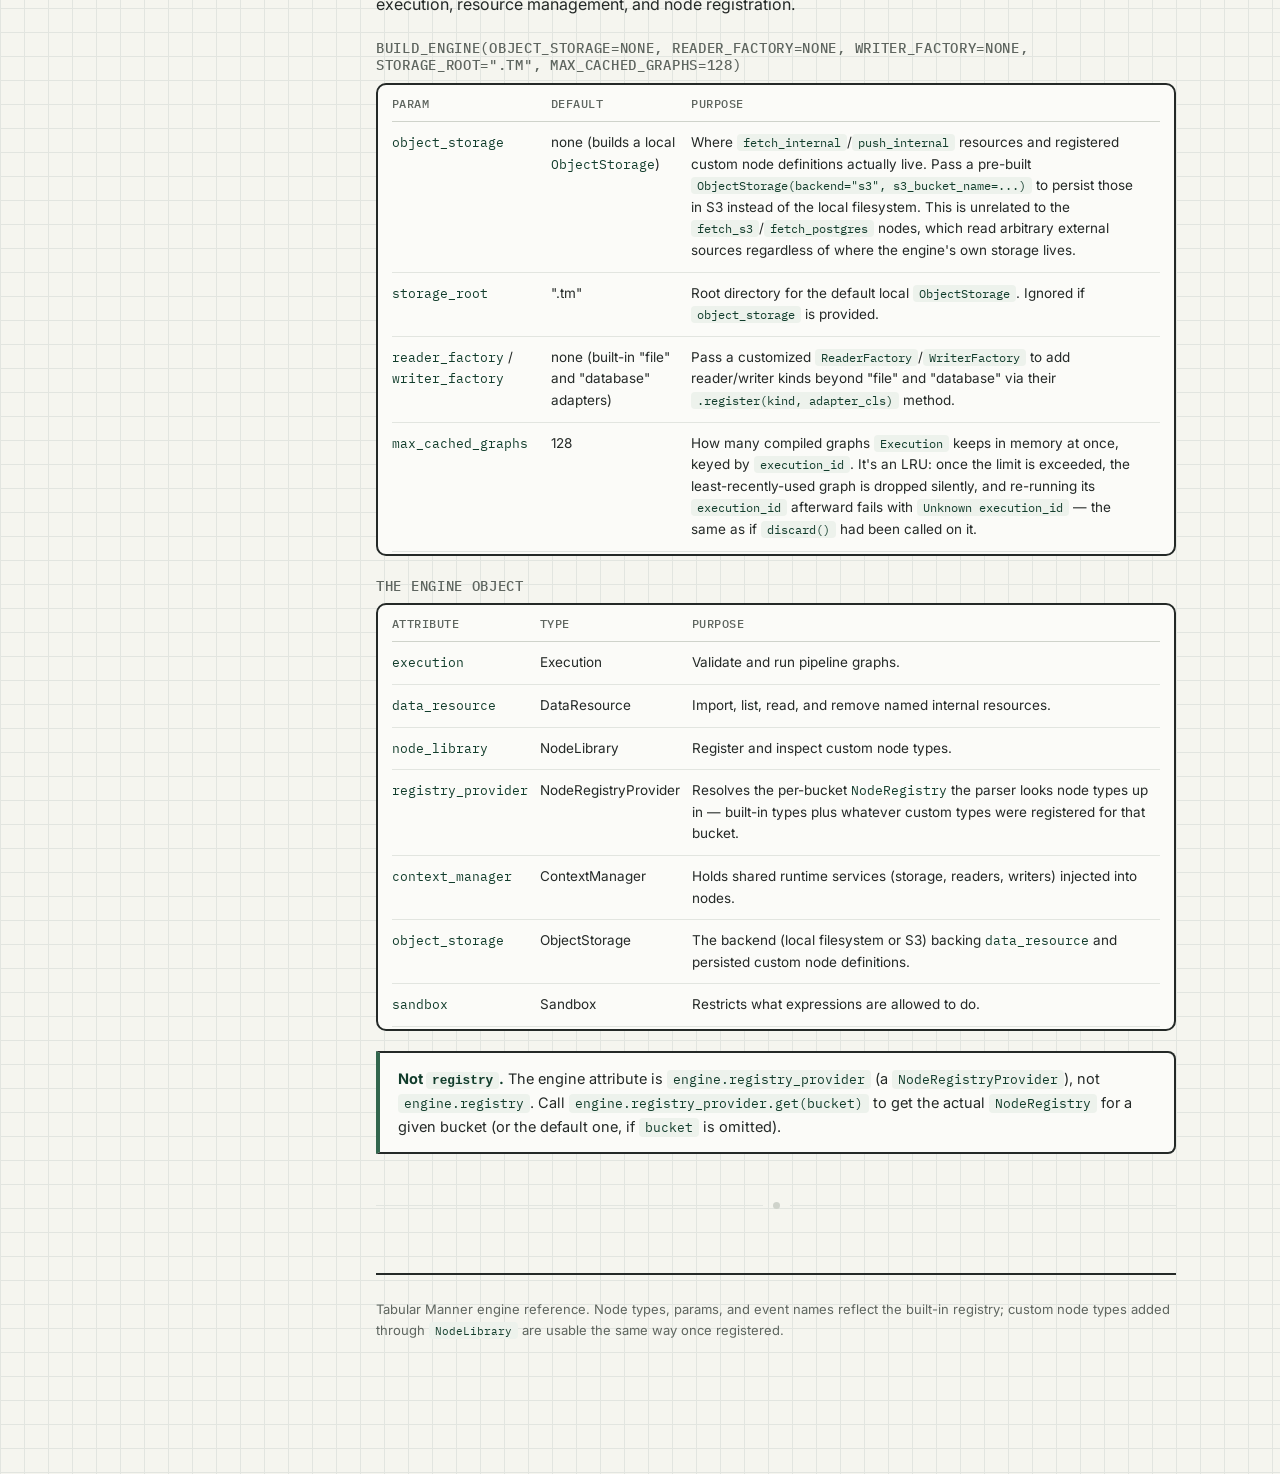
==== commit 6387f491: "chore(docs): restore truncated content from last style and playground update" ====
--- a/docs/index.html
+++ b/docs/index.html
@@ -182,6 +182,19 @@
 
         <p>Every call on the engine's APIs returns an iterator of event dictionaries rather than a single value. Each event has an <code class="inline">event</code> name and a <code class="inline">ts</code> timestamp; the terminal event is either <code class="inline">completed</code> (with a <code class="inline">data</code> payload) or <code class="inline">failed</code> (with an <code class="inline">error</code> message). This gives callers a consistent, streamable shape across validation, execution, resource management, and node registration.</p>
 
+        <h4><span class="mono-title">build_engine</span>(object_storage=None, reader_factory=None, writer_factory=None, storage_root=".tm", max_cached_graphs=128)</h4>
+        <div class="table-wrap">
+          <table>
+            <thead><tr><th>Param</th><th>Default</th><th>Purpose</th></tr></thead>
+            <tbody>
+              <tr><td><code>object_storage</code></td><td class="muted">none (builds a local <code>ObjectStorage</code>)</td><td>Where <code class="inline">fetch_internal</code>/<code class="inline">push_internal</code> resources and registered custom node definitions actually live. Pass a pre-built <code class="inline">ObjectStorage(backend="s3", s3_bucket_name=...)</code> to persist those in S3 instead of the local filesystem. This is unrelated to the <code class="inline">fetch_s3</code>/<code class="inline">fetch_postgres</code> nodes, which read arbitrary external sources regardless of where the engine's own storage lives.</td></tr>
+              <tr><td><code>storage_root</code></td><td class="muted">".tm"</td><td>Root directory for the default local <code class="inline">ObjectStorage</code>. Ignored if <code class="inline">object_storage</code> is provided.</td></tr>
+              <tr><td><code>reader_factory</code> / <code>writer_factory</code></td><td class="muted">none (built-in "file" and "database" adapters)</td><td>Pass a customized <code class="inline">ReaderFactory</code>/<code class="inline">WriterFactory</code> to add reader/writer kinds beyond "file" and "database" via their <code class="inline">.register(kind, adapter_cls)</code> method.</td></tr>
+              <tr><td><code>max_cached_graphs</code></td><td class="muted">128</td><td>How many compiled graphs <code class="inline">Execution</code> keeps in memory at once, keyed by <code class="inline">execution_id</code>. It's an LRU: once the limit is exceeded, the least-recently-used graph is dropped silently, and re-running its <code class="inline">execution_id</code> afterward fails with <code class="inline">Unknown execution_id</code> — the same as if <code class="inline">discard()</code> had been called on it.</td></tr>
+            </tbody>
+          </table>
+        </div>
+
         <h4>The Engine object</h4>
         <div class="table-wrap">
           <table>
@@ -190,12 +203,16 @@
               <tr><td><code>execution</code></td><td>Execution</td><td>Validate and run pipeline graphs.</td></tr>
               <tr><td><code>data_resource</code></td><td>DataResource</td><td>Import, list, read, and remove named internal resources.</td></tr>
               <tr><td><code>node_library</code></td><td>NodeLibrary</td><td>Register and inspect custom node types.</td></tr>
-              <tr><td><code>registry</code></td><td>NodeRegistry</td><td>The set of node types available to the parser, built-in and custom.</td></tr>
+              <tr><td><code>registry_provider</code></td><td>NodeRegistryProvider</td><td>Resolves the per-bucket <code>NodeRegistry</code> the parser looks node types up in — built-in types plus whatever custom types were registered for that bucket.</td></tr>
               <tr><td><code>context_manager</code></td><td>ContextManager</td><td>Holds shared runtime services (storage, readers, writers) injected into nodes.</td></tr>
+              <tr><td><code>object_storage</code></td><td>ObjectStorage</td><td>The backend (local filesystem or S3) backing <code>data_resource</code> and persisted custom node definitions.</td></tr>
               <tr><td><code>sandbox</code></td><td>Sandbox</td><td>Restricts what expressions are allowed to do.</td></tr>
             </tbody>
           </table>
         </div>
+        <div class="callout">
+          <strong>Not <code class="inline">registry</code>.</strong> The engine attribute is <code class="inline">engine.registry_provider</code> (a <code class="inline">NodeRegistryProvider</code>), not <code class="inline">engine.registry</code>. Call <code class="inline">engine.registry_provider.get(bucket)</code> to get the actual <code class="inline">NodeRegistry</code> for a given bucket (or the default one, if <code class="inline">bucket</code> is omitted).
+        </div>
       </section>
 
       <div class="edge-divider"><span class="node"></span></div>
--- a/docs/assets/style.css
+++ b/docs/assets/style.css
@@ -420,6 +420,54 @@
 
   .callout.warn{ border-left-color:#B25B2C; }
   .callout strong{ color:var(--forest); }
+
+  .onpage-toc{
+    border:var(--border-w) solid var(--line-strong);
+    border-radius:var(--radius);
+    background:var(--paper-soft);
+    padding:14px 18px 16px;
+    margin:0 0 24px;
+    display:flex;
+    flex-wrap:wrap;
+    gap:8px 32px;
+  }
+
+  .onpage-toc-group{
+    font-family:'IBM Plex Mono', monospace;
+    font-size:11px;
+    text-transform:uppercase;
+    letter-spacing:0.08em;
+    color:var(--ink-soft);
+    margin:0 0 6px;
+    width:100%;
+  }
+
+  .onpage-toc-group ~ .onpage-toc-group{ margin-top:4px; }
+
+  .onpage-toc ul{
+    list-style:none;
+    margin:0; padding:0;
+    display:flex;
+    flex-wrap:wrap;
+    gap:6px 10px;
+    align-items:center;
+  }
+
+  .onpage-toc li{ margin:0; }
+  .onpage-toc li:not(:last-child)::after{
+    content:"\00b7";
+    color:var(--line-strong);
+    margin-left:10px;
+  }
+
+  .onpage-toc a{
+    font-family:'IBM Plex Mono', monospace;
+    font-size:13px;
+    color:var(--sage);
+    text-decoration:none;
+    border-bottom:1px solid transparent;
+  }
+  .onpage-toc a:hover{ border-bottom-color:var(--sage); }
 
   .card-grid{
     display:grid;
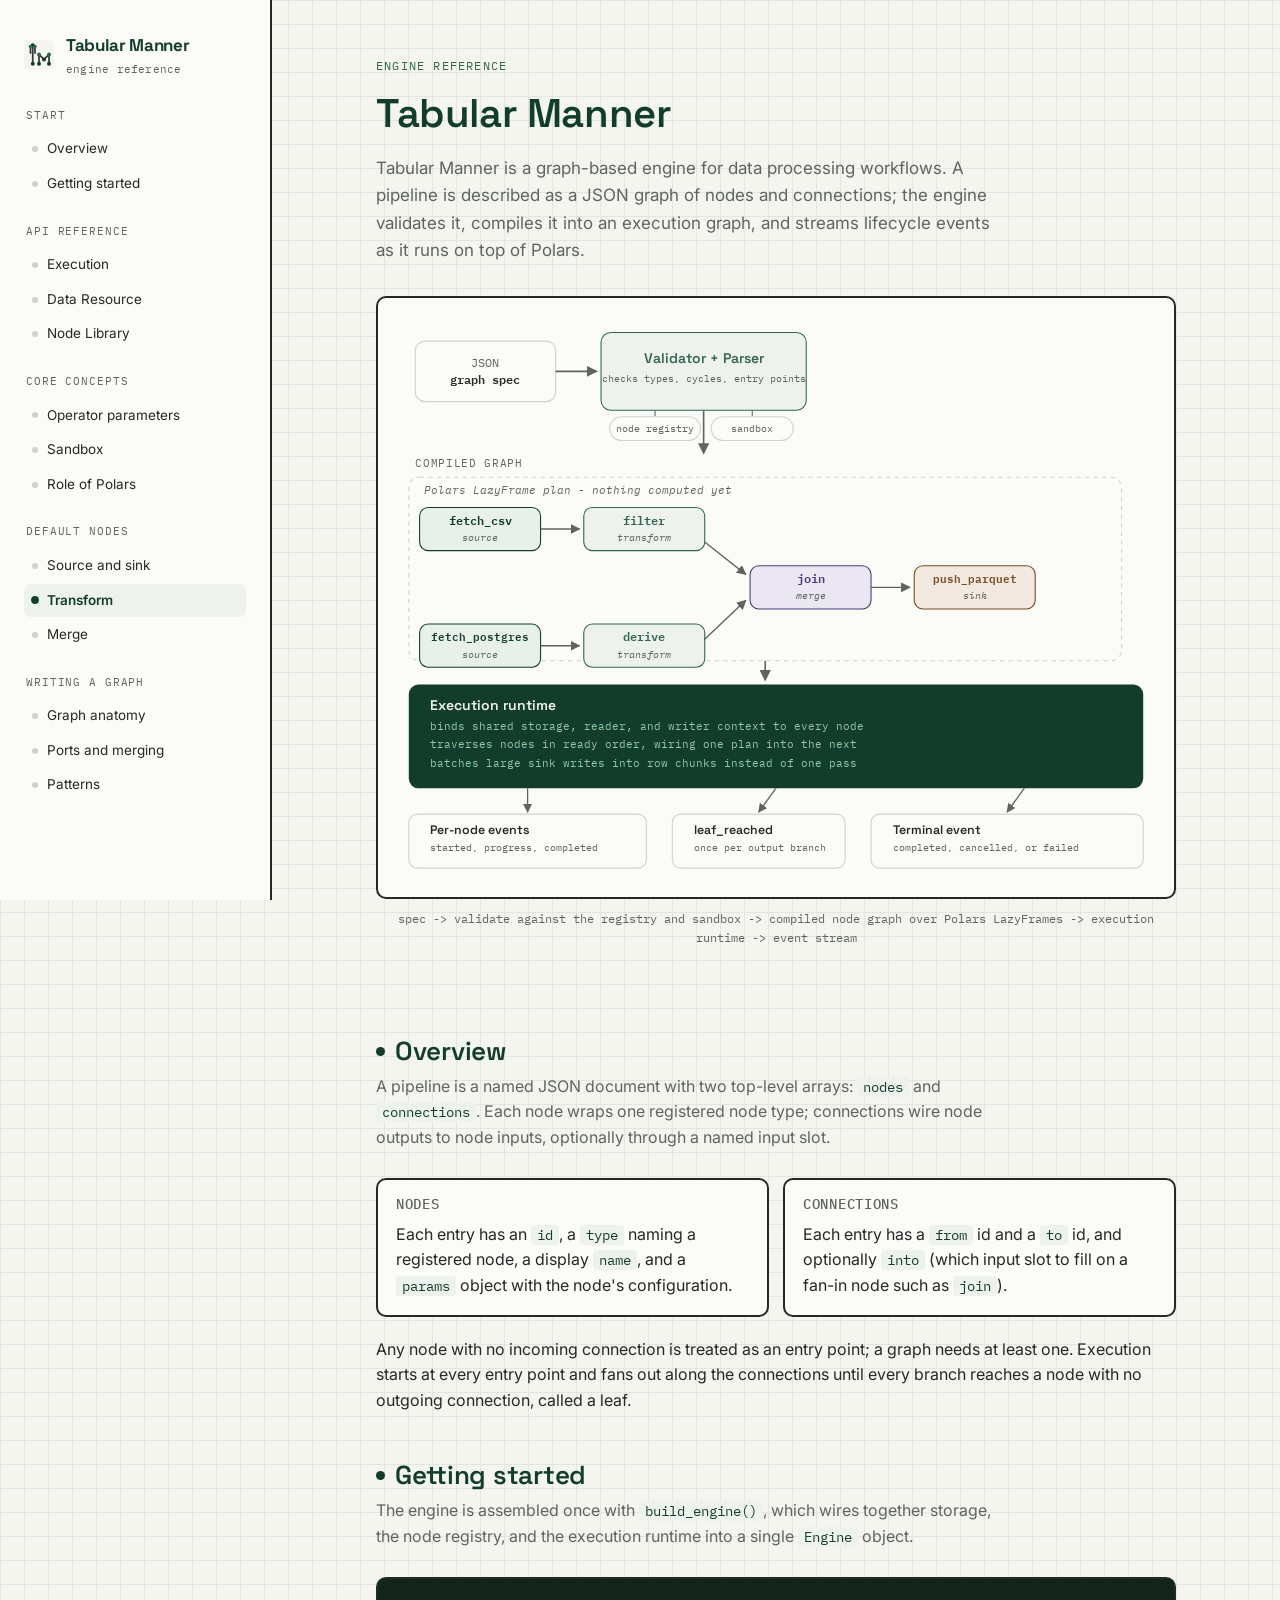
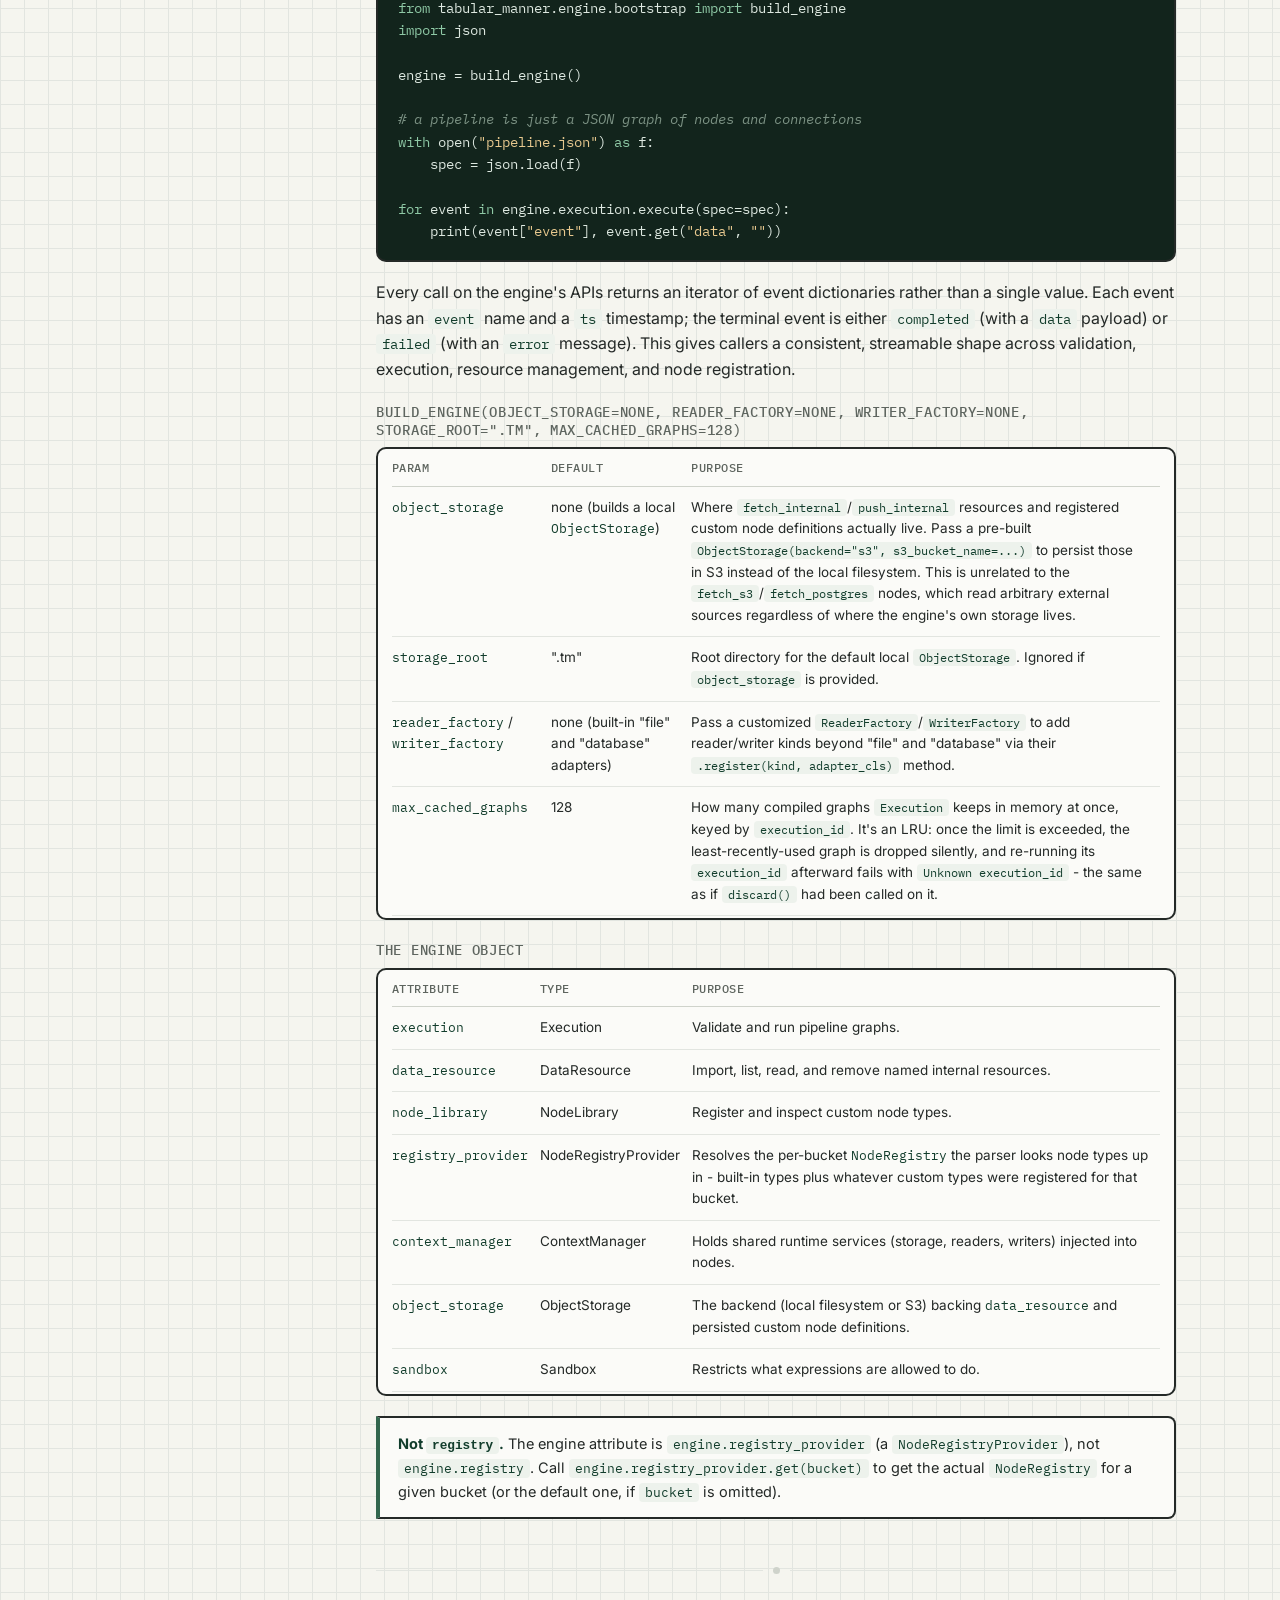
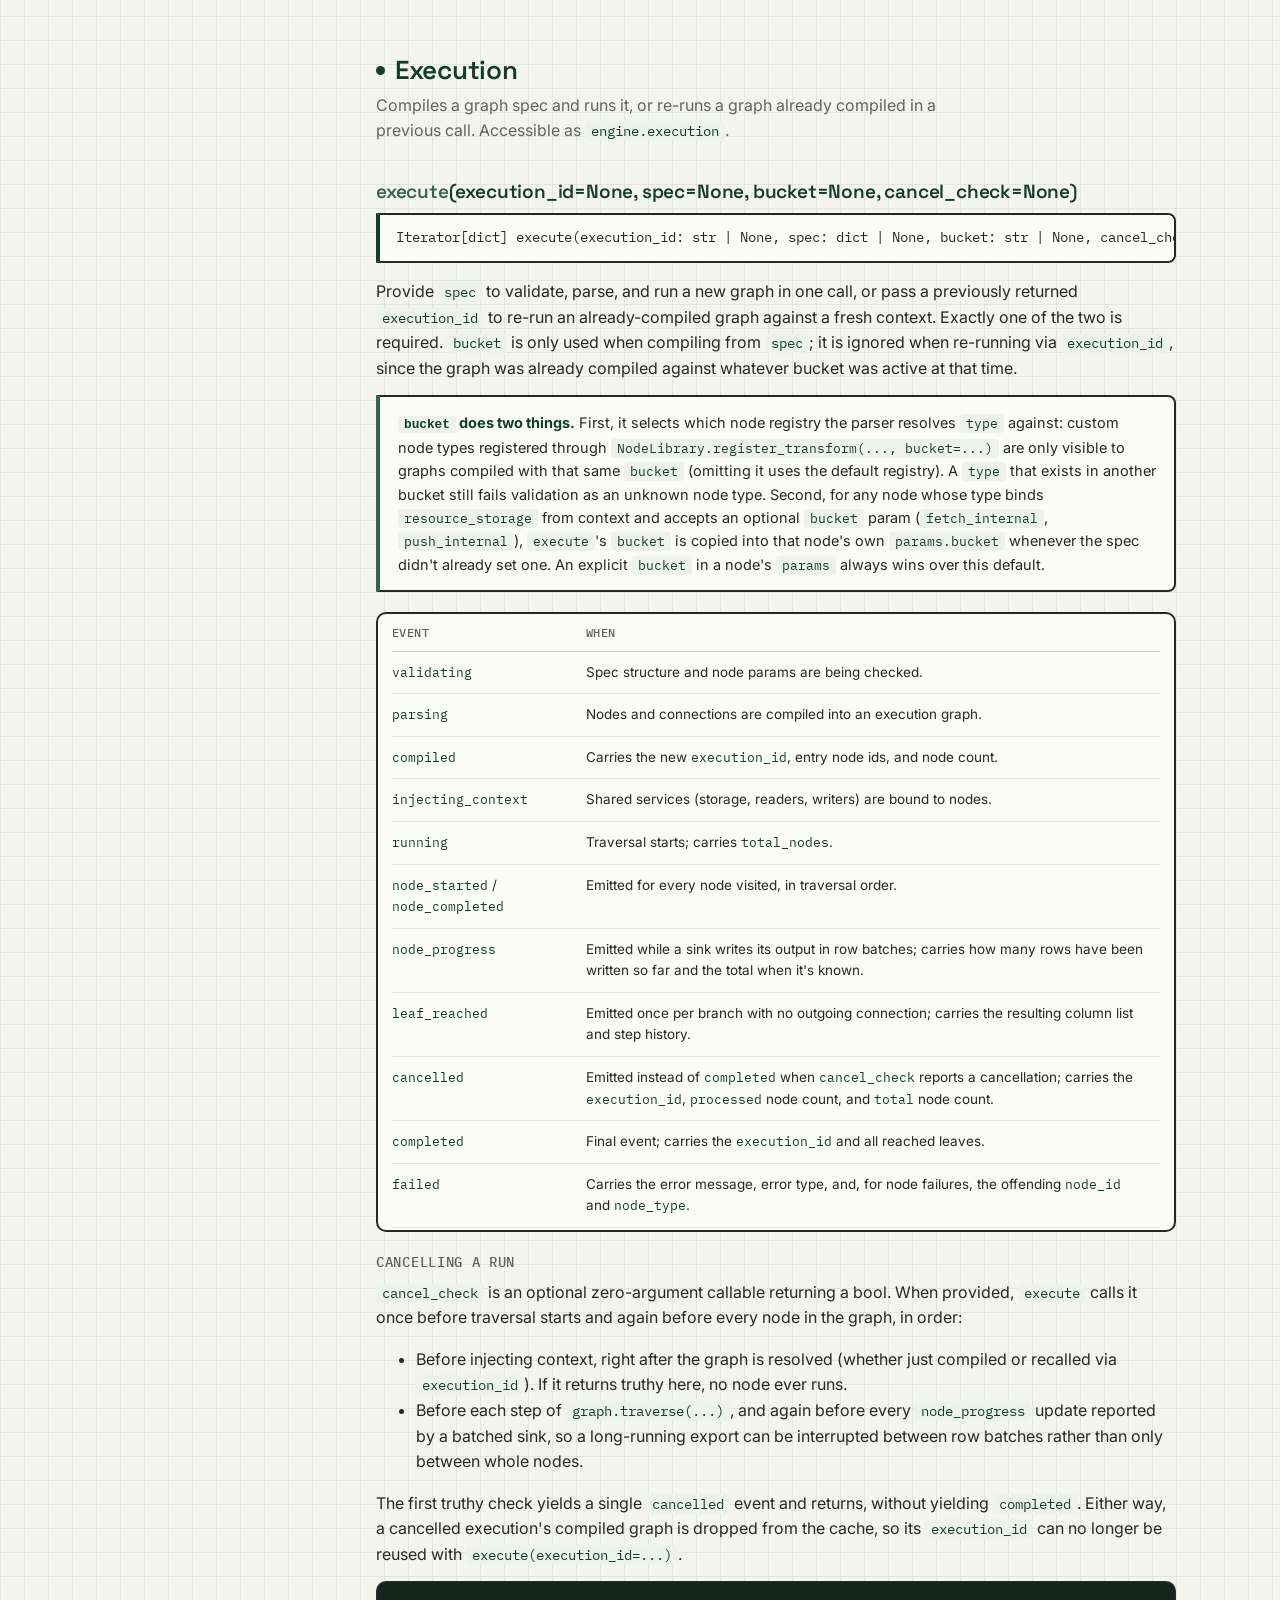
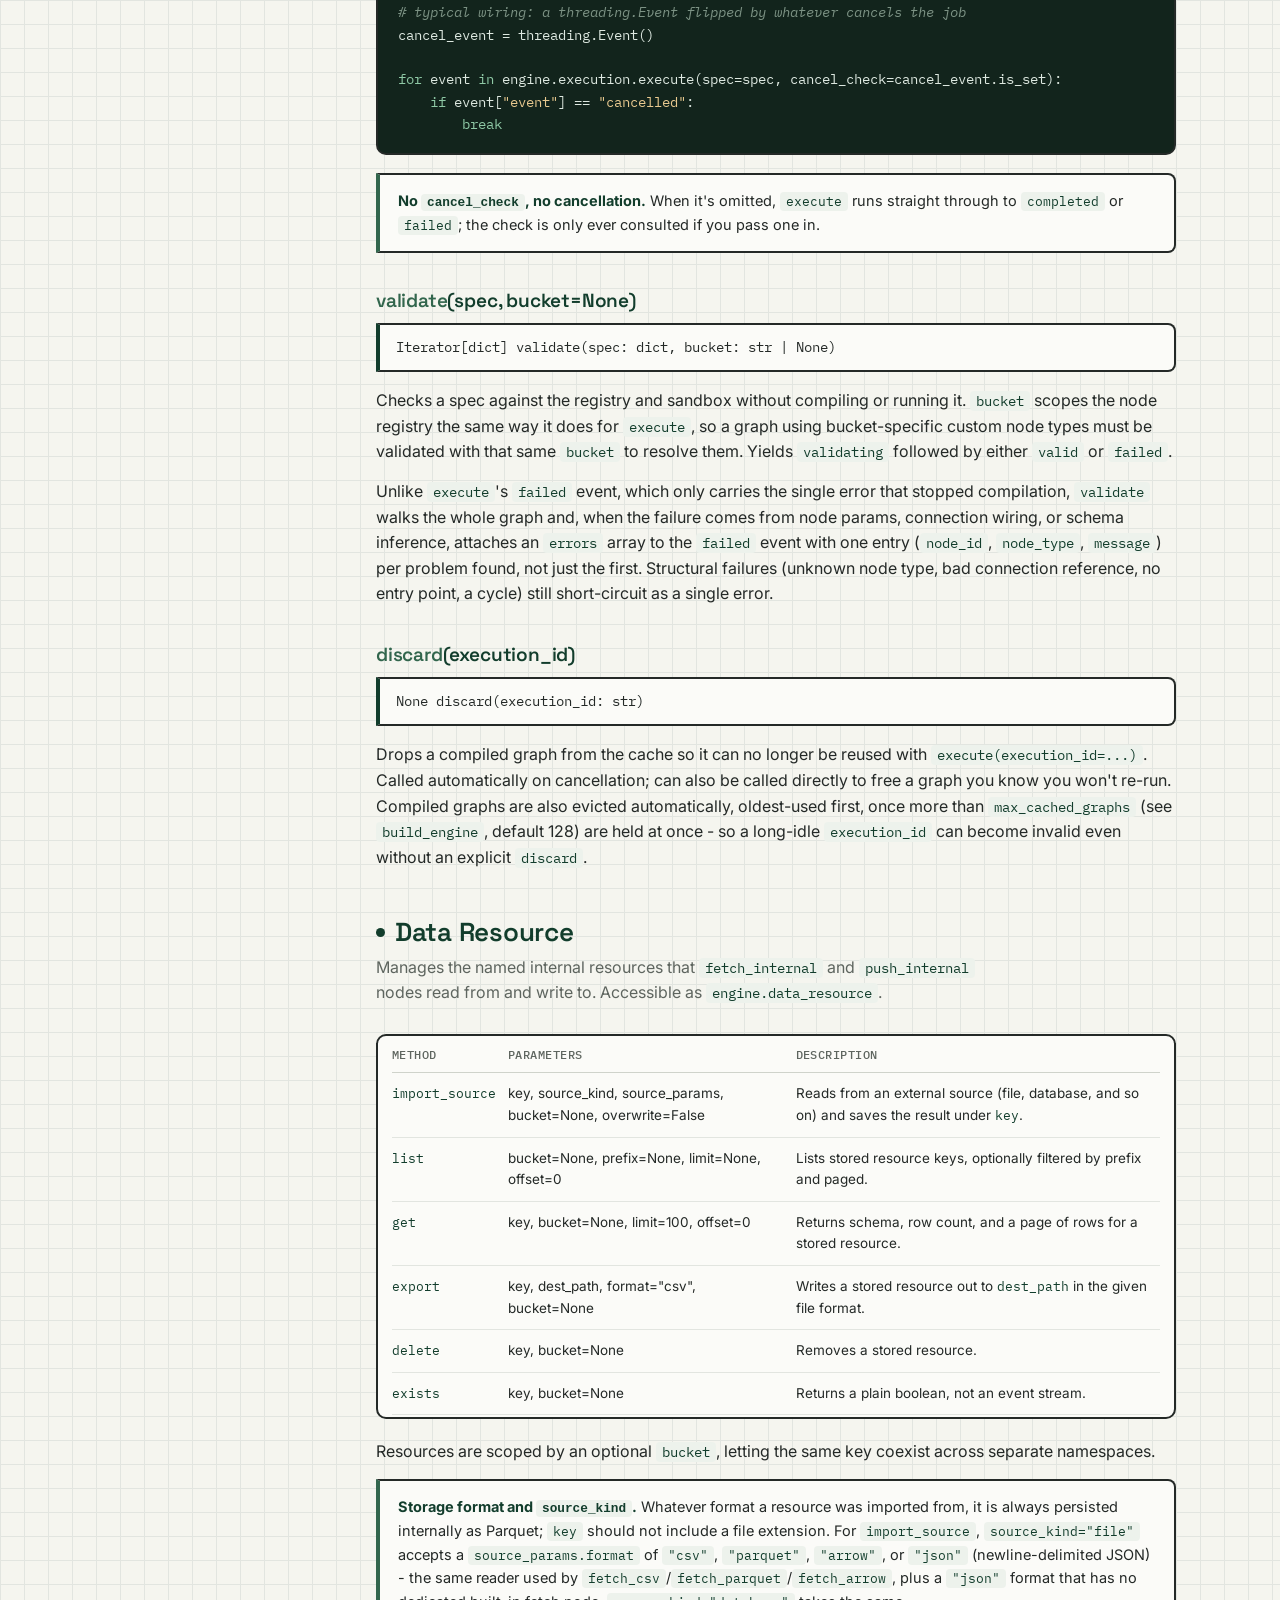
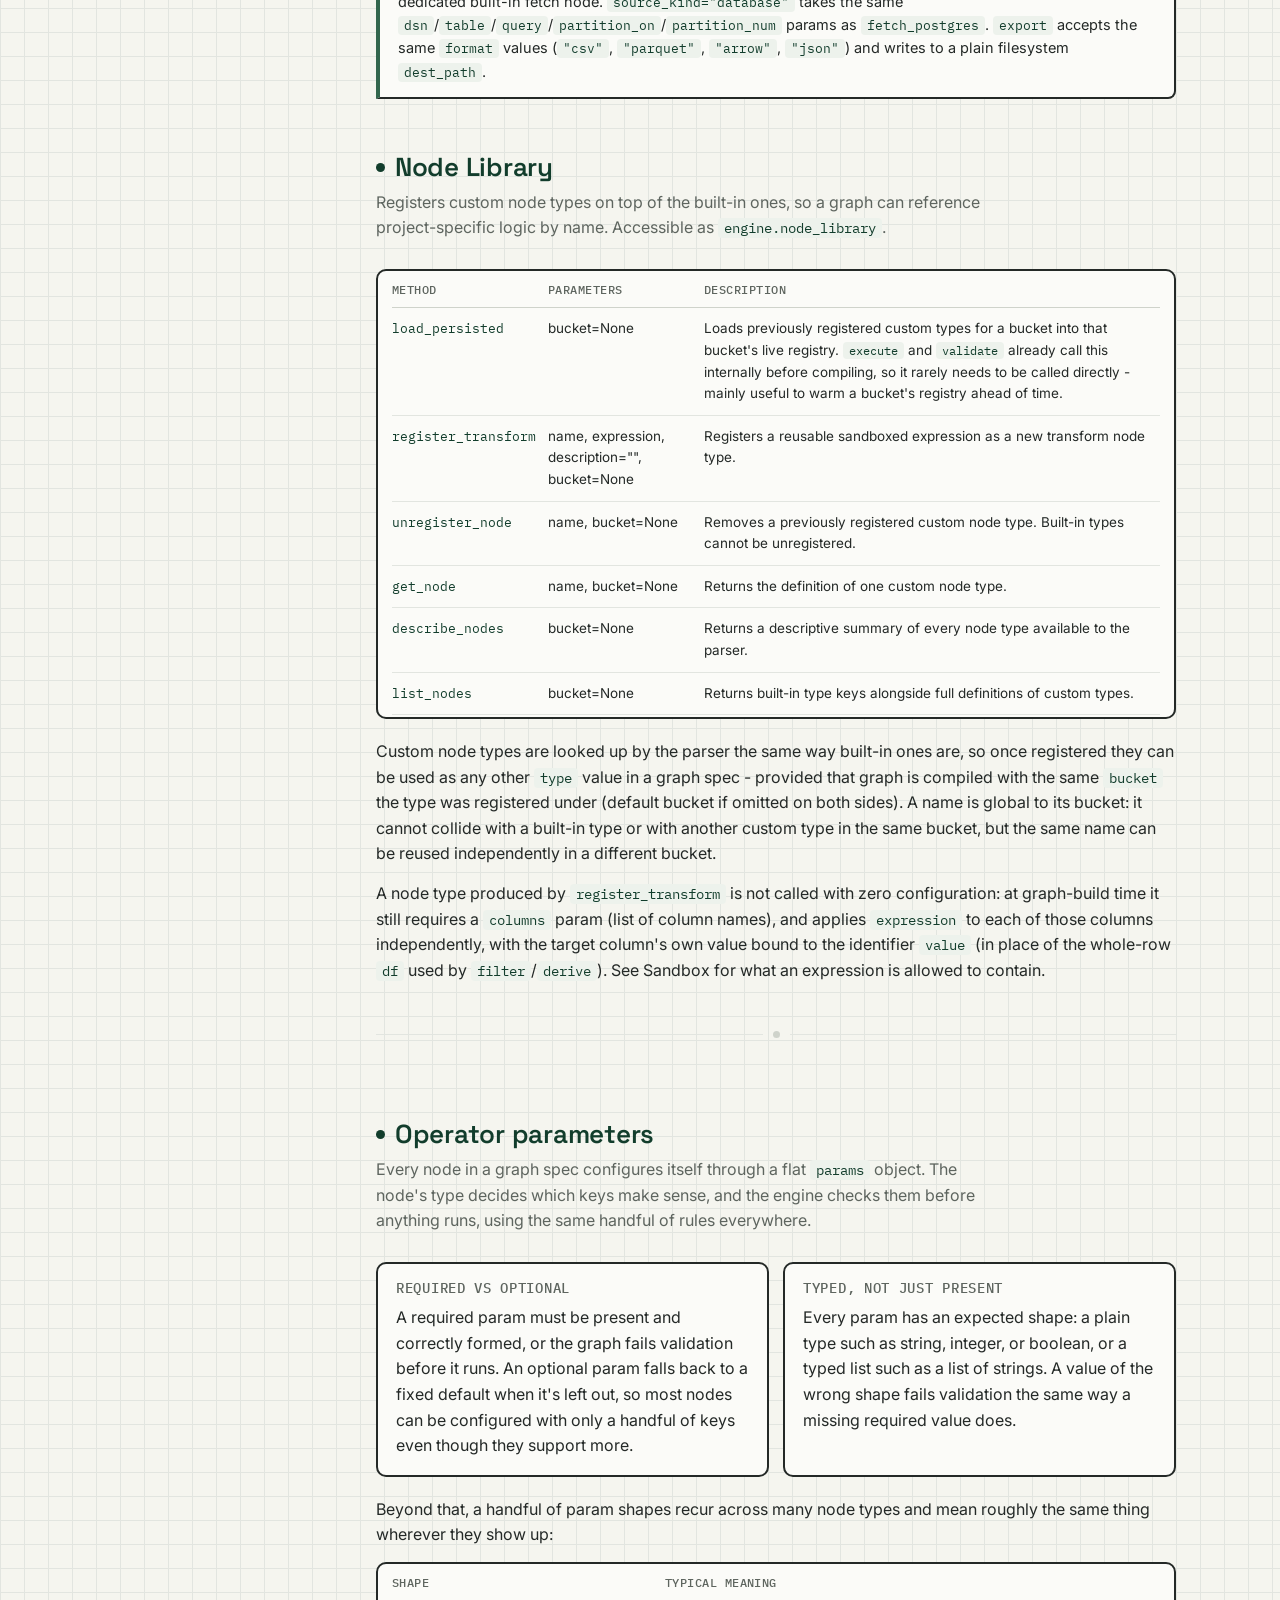
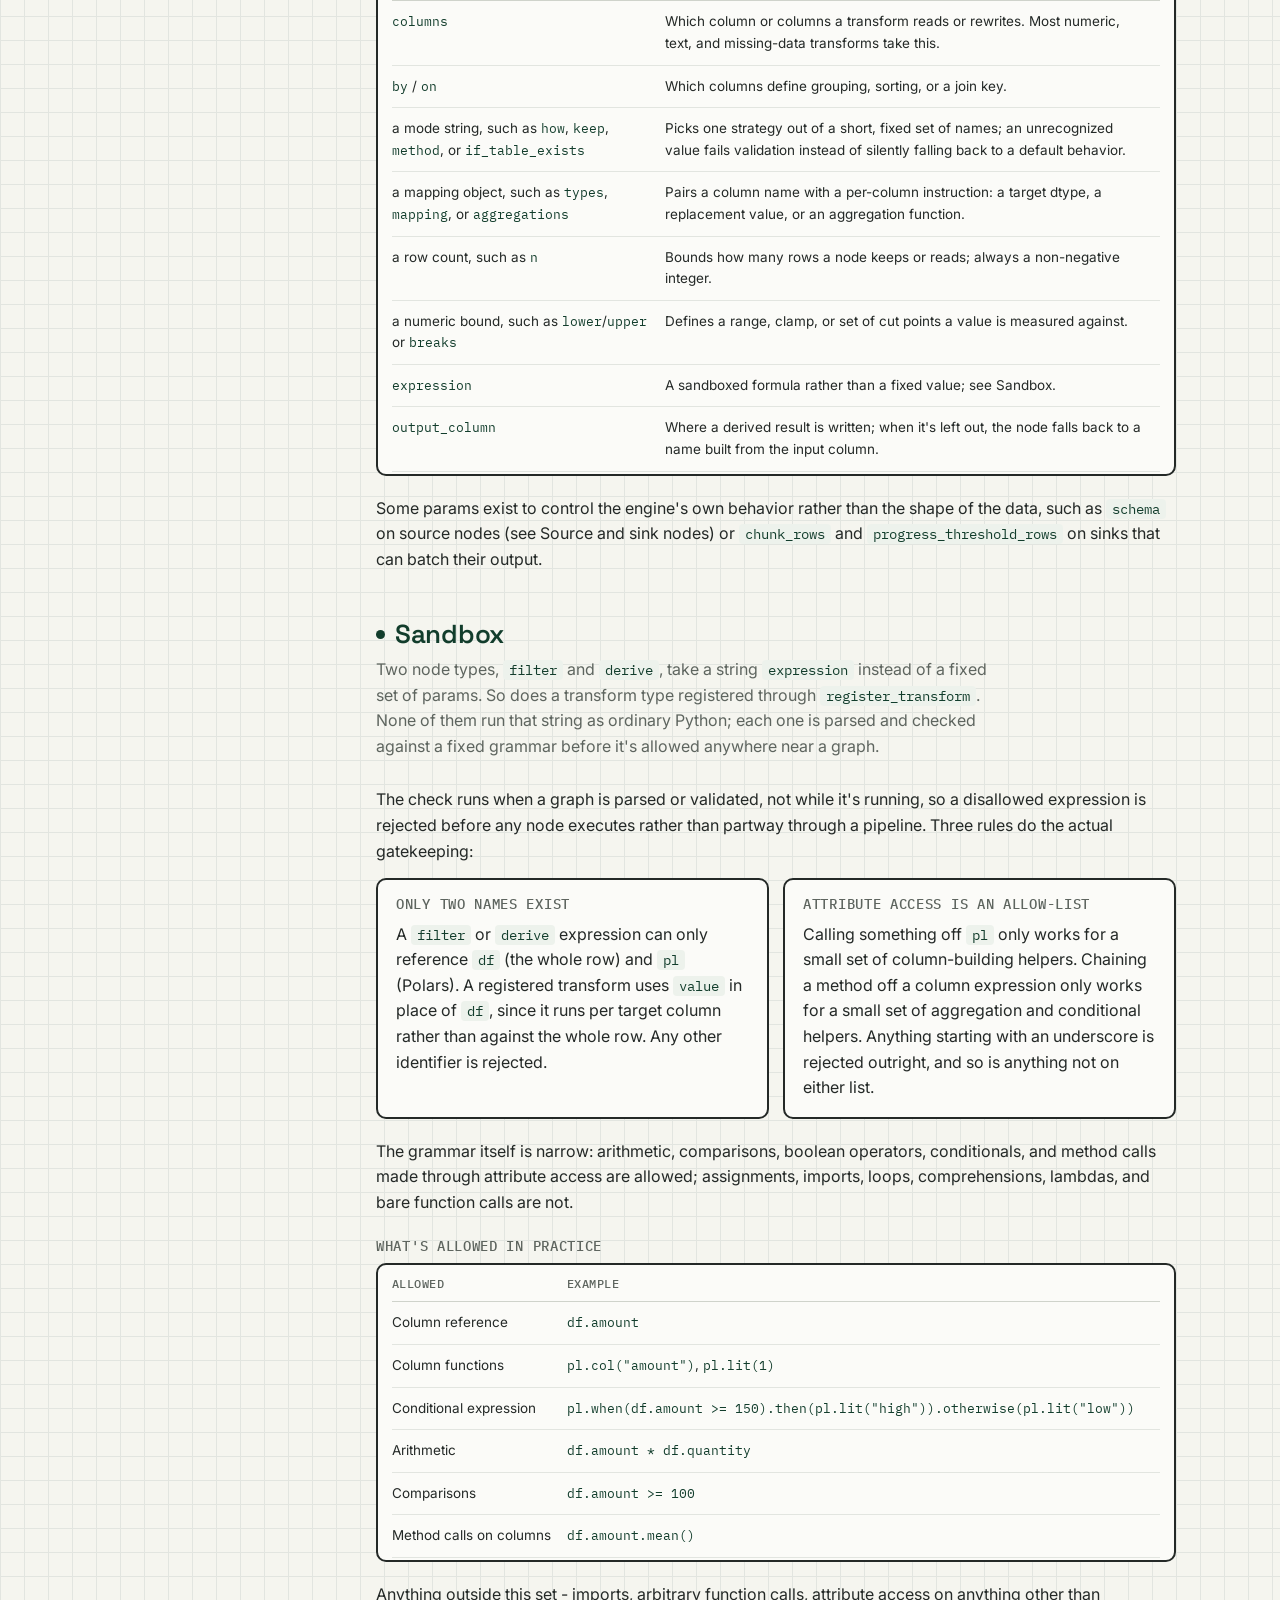
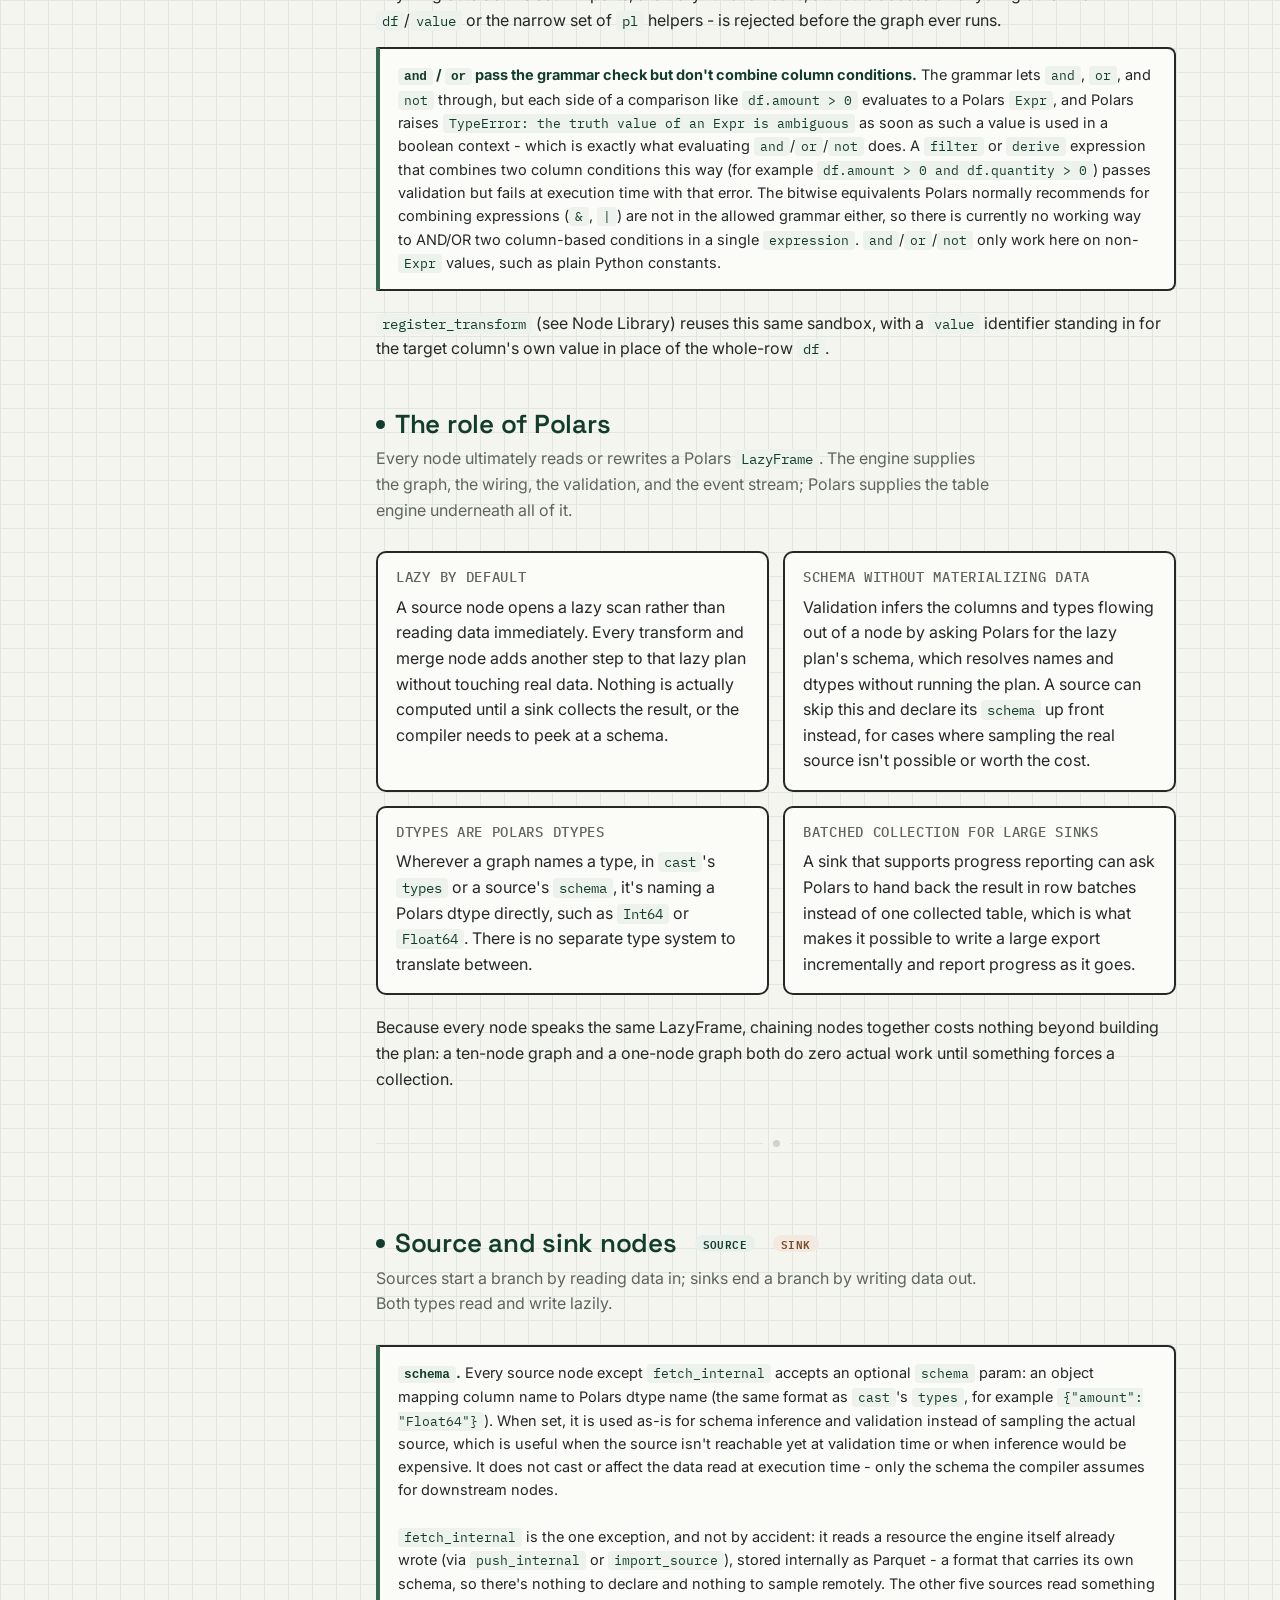
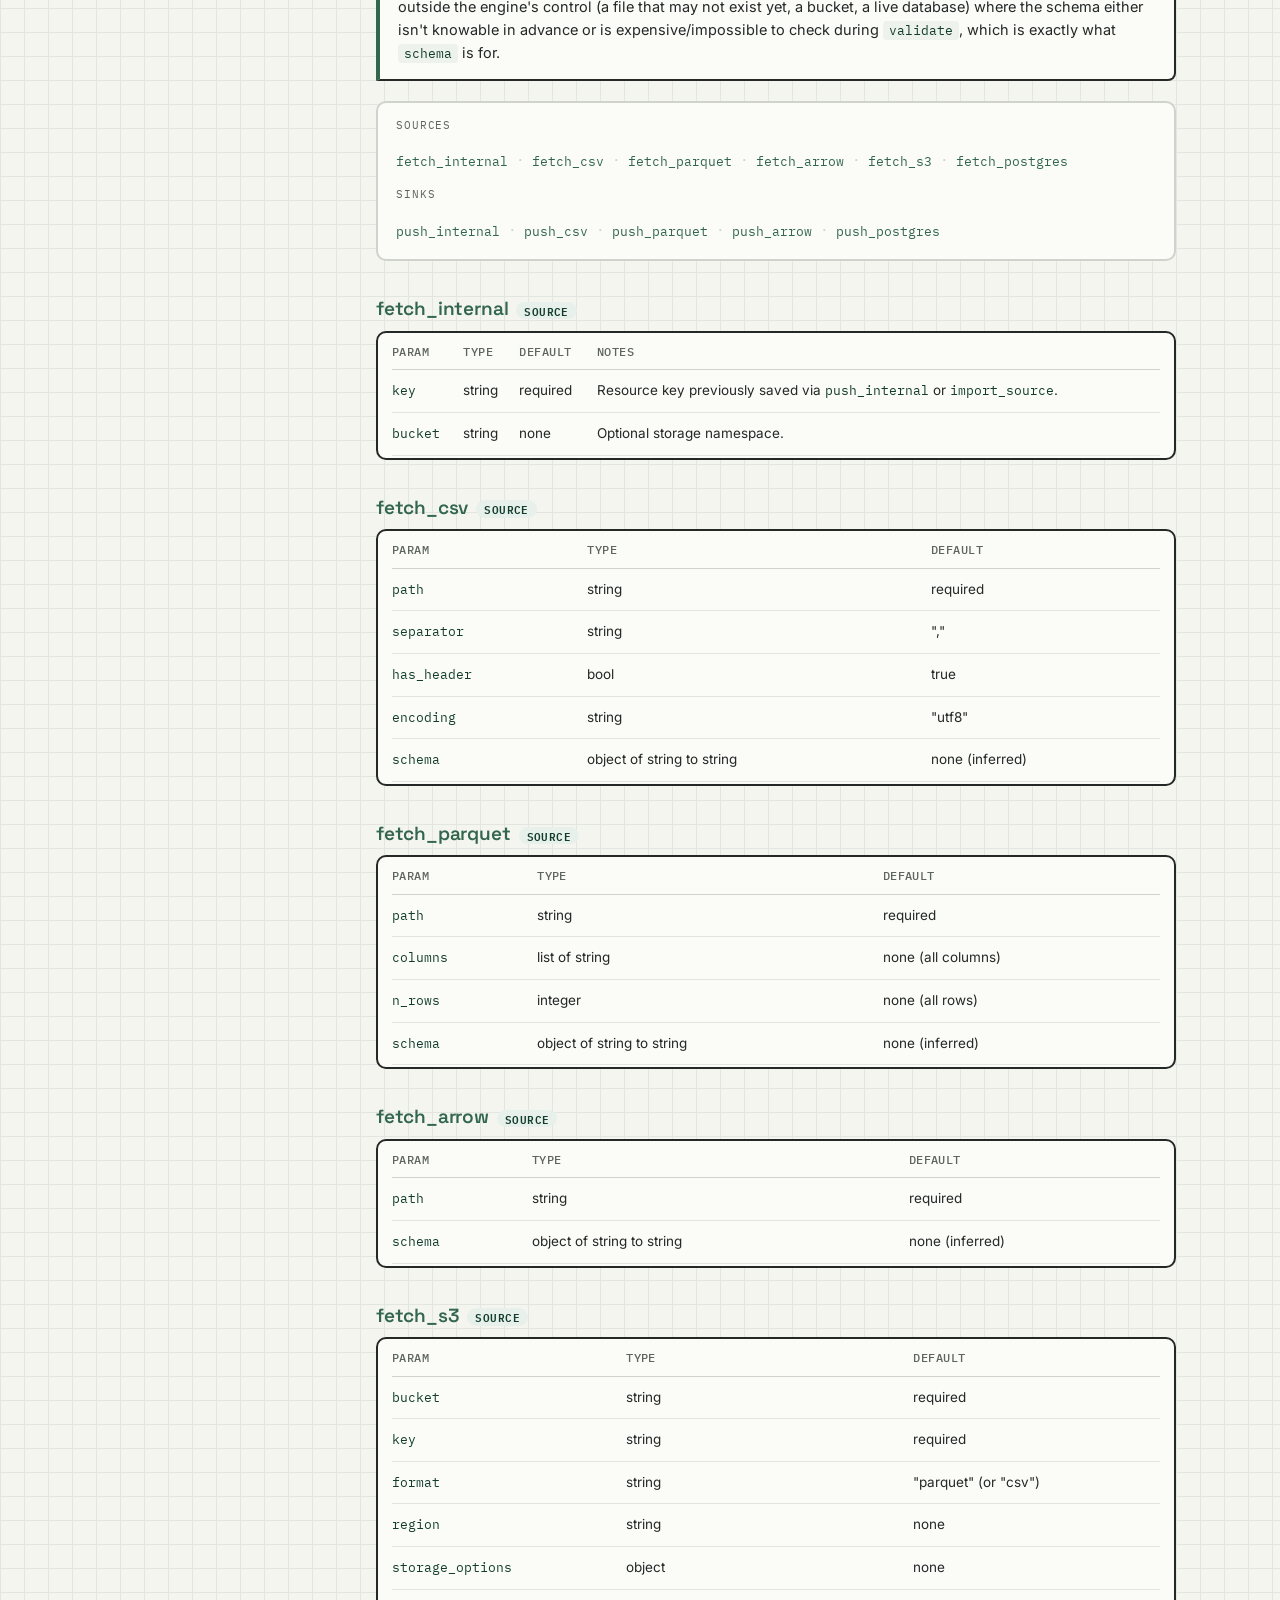
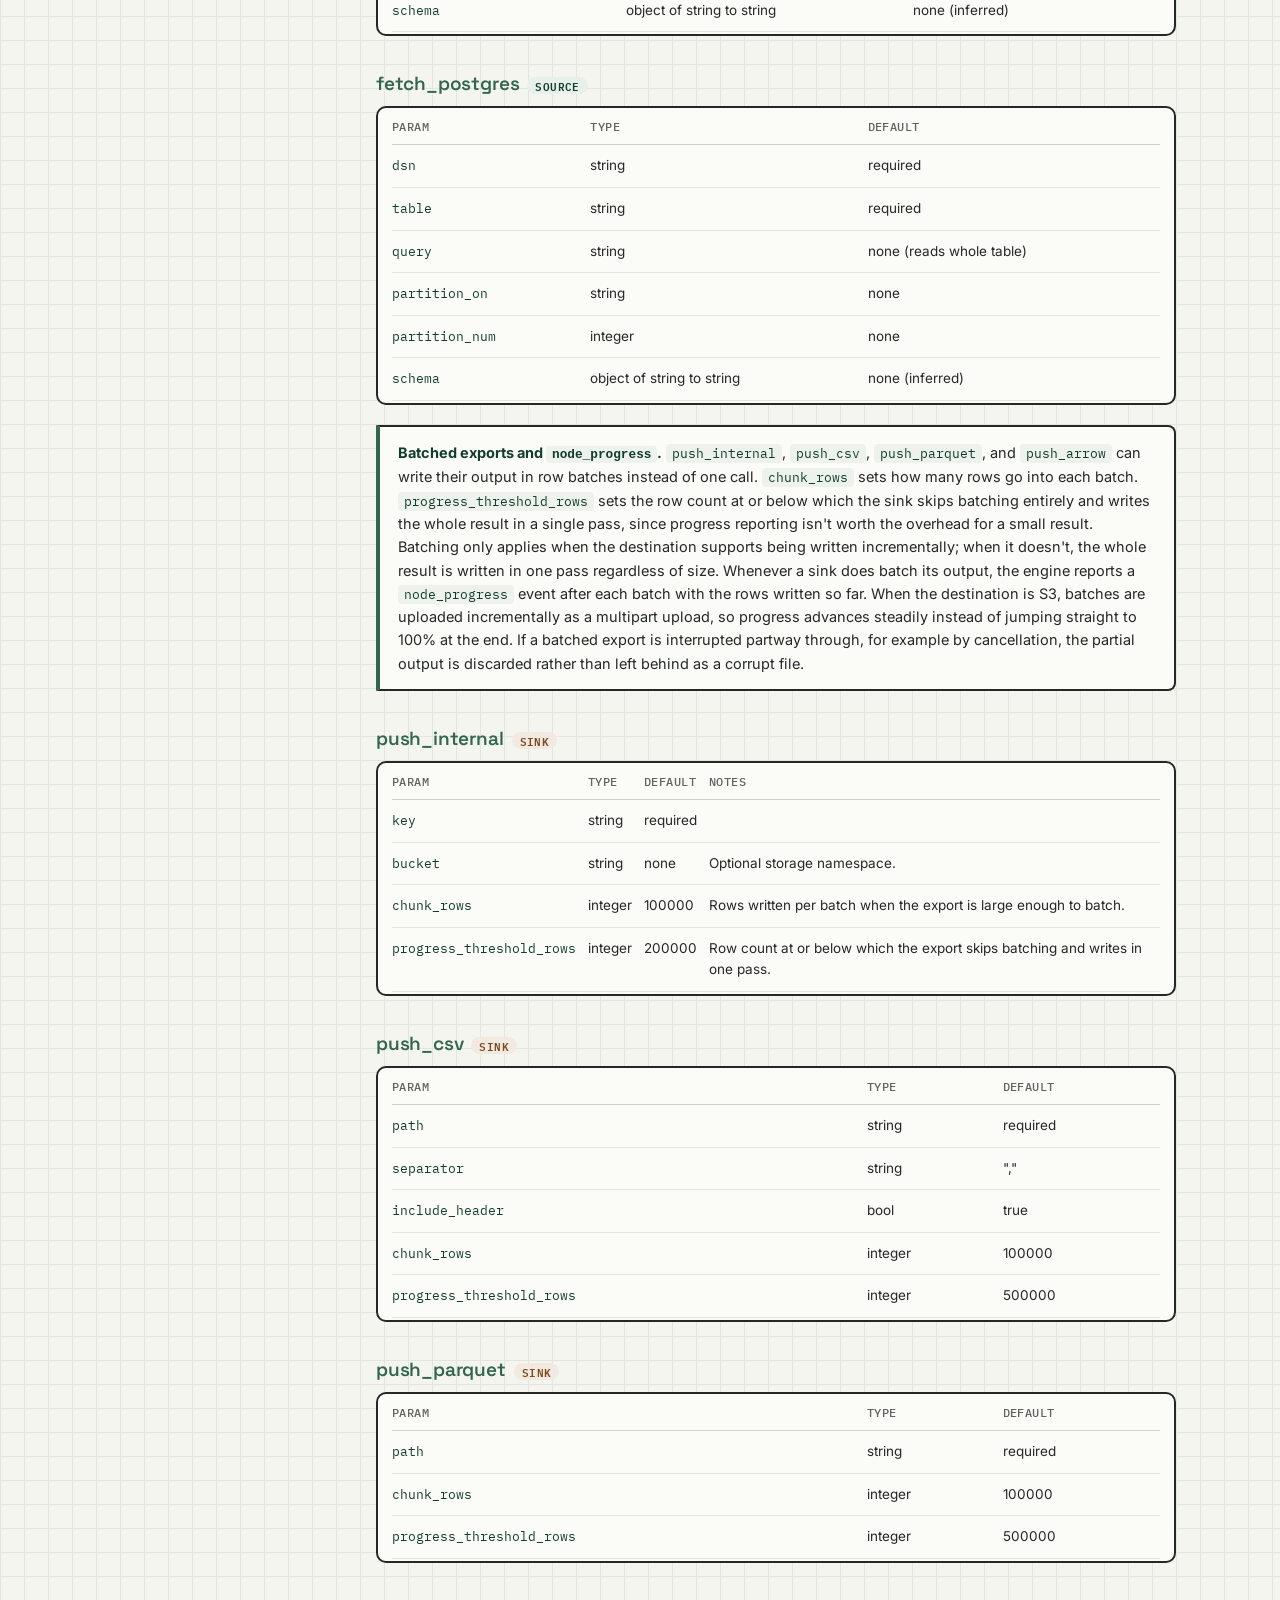
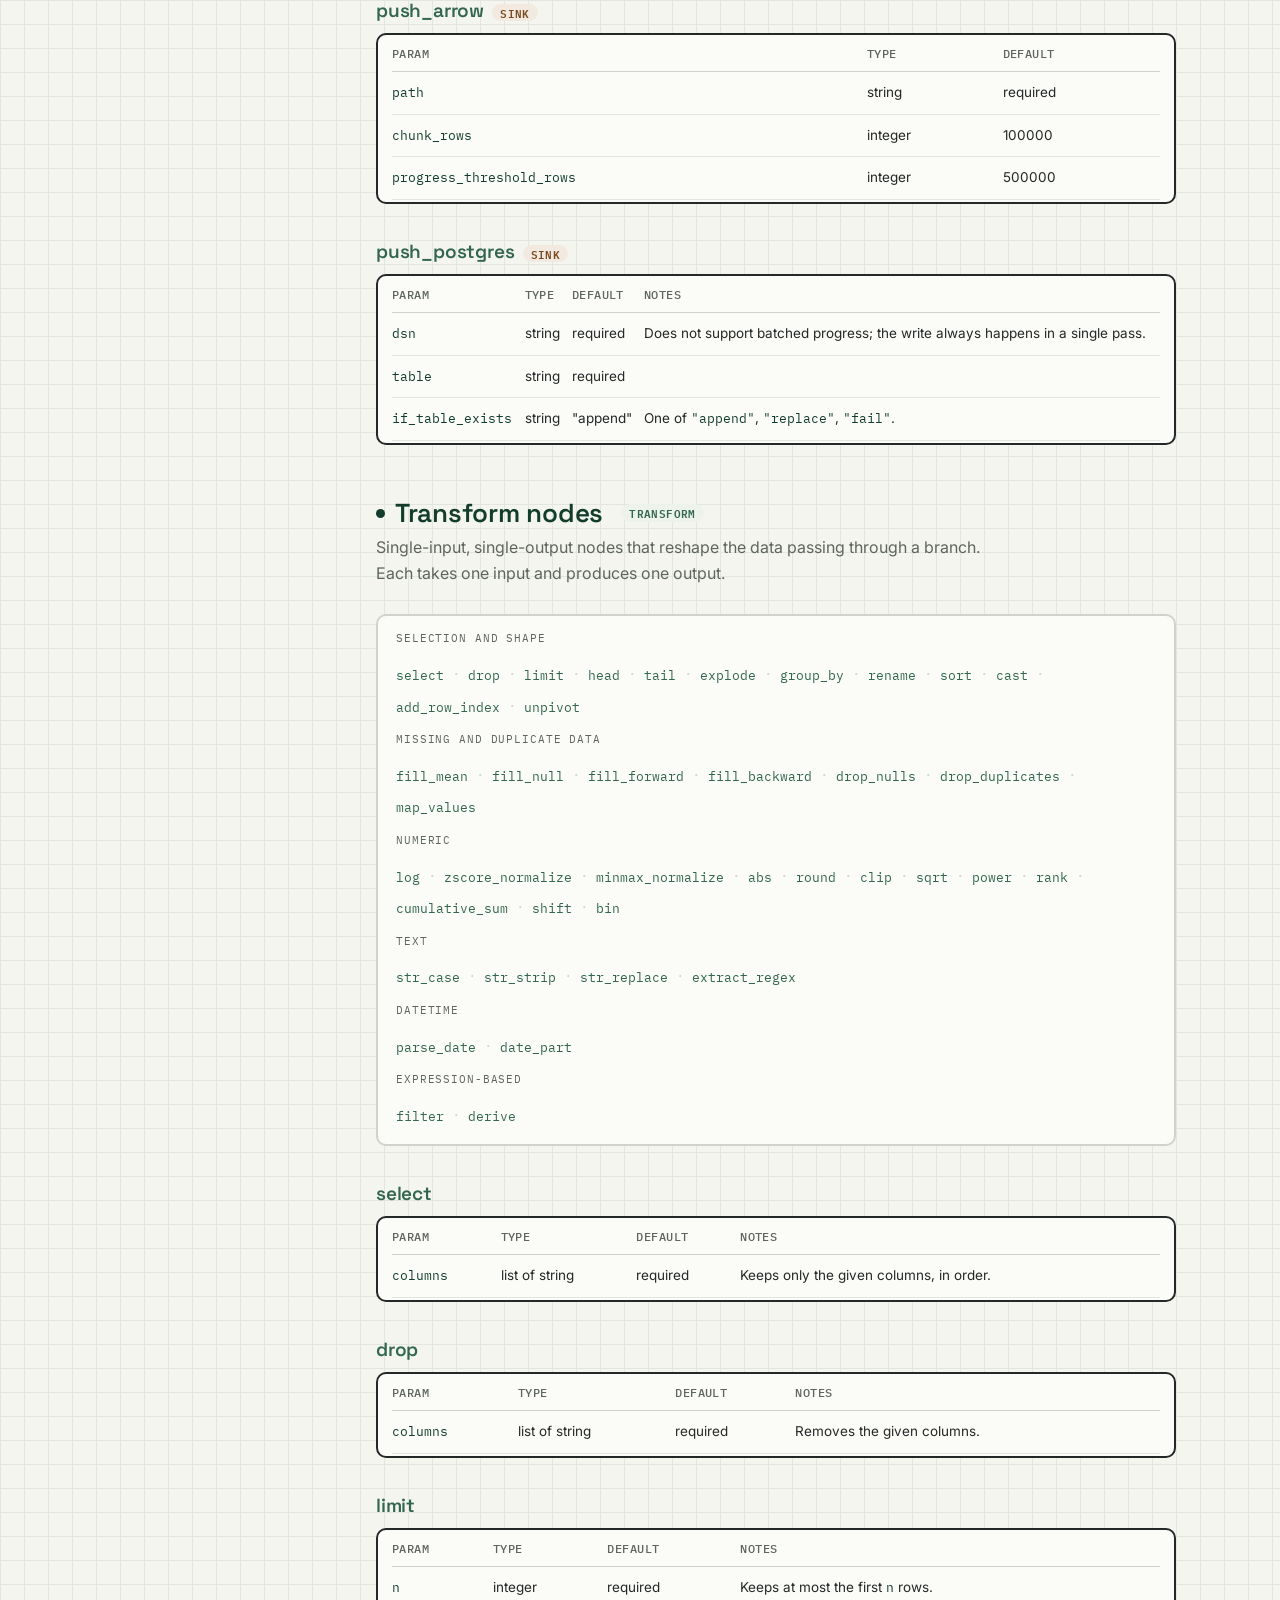
==== commit a3799b51: "chore(docs): update documenatation page" ====
--- a/docs/index.html
+++ b/docs/index.html
@@ -1,5 +1,5 @@
 <!DOCTYPE html>
-<html lang="vi">
+<html lang="en">
 <head>
 <meta charset="UTF-8">
 <meta name="viewport" content="width=device-width, initial-scale=1.0">
@@ -17,14 +17,14 @@
     <button class="nav-toggle" aria-label="Toggle navigation" aria-expanded="false">
       <span></span><span></span><span></span>
     </button>
-    <a class="brand" href="index.html#top" style="margin:0;">
+    <a class="brand" href="#top" style="margin:0;">
       <span class="brand-text">Tabular Manner</span>
     </a>
   </div>
   <div class="nav-scrim"></div>
   <nav class="sidebar">
     <button class="nav-close" aria-label="Close menu">&times;</button>
-    <a class="brand" href="index.html#top">
+    <a class="brand" href="#top">
       <svg width="30" height="30" viewBox="0 0 240 240" xmlns="http://www.w3.org/2000/svg">
         <rect x="0" y="0" width="240" height="240" rx="40" fill="#F5F5EF"/>
         <g stroke="#343A3C" stroke-width="14" stroke-linecap="round" fill="none">
@@ -52,42 +52,44 @@
     <div class="nav-group">
       <p class="nav-eyebrow">Start</p>
       <ul>
-        <li><a class="nav-link" href="index.html#overview"><span class="dot"></span>Overview</a></li>
-        <li><a class="nav-link" href="index.html#getting-started"><span class="dot"></span>Getting started</a></li>
+        <li><a class="nav-link" href="#overview"><span class="dot"></span>Overview</a></li>
+        <li><a class="nav-link" href="#getting-started"><span class="dot"></span>Getting started</a></li>
       </ul>
     </div>
 
     <div class="nav-group">
       <p class="nav-eyebrow">API reference</p>
       <ul>
-        <li><a class="nav-link" href="api-reference.html#api-execution"><span class="dot"></span>Execution</a></li>
-        <li><a class="nav-link" href="api-reference.html#api-data-resource"><span class="dot"></span>Data Resource</a></li>
-        <li><a class="nav-link" href="api-reference.html#api-node-library"><span class="dot"></span>Node Library</a></li>
+        <li><a class="nav-link" href="#api-execution"><span class="dot"></span>Execution</a></li>
+        <li><a class="nav-link" href="#api-data-resource"><span class="dot"></span>Data Resource</a></li>
+        <li><a class="nav-link" href="#api-node-library"><span class="dot"></span>Node Library</a></li>
+      </ul>
+    </div>
+
+    <div class="nav-group">
+      <p class="nav-eyebrow">Core concepts</p>
+      <ul>
+        <li><a class="nav-link" href="#operator-parameters"><span class="dot"></span>Operator parameters</a></li>
+        <li><a class="nav-link" href="#sandbox"><span class="dot"></span>Sandbox</a></li>
+        <li><a class="nav-link" href="#polars-role"><span class="dot"></span>Role of Polars</a></li>
       </ul>
     </div>
 
     <div class="nav-group">
       <p class="nav-eyebrow">Default nodes</p>
       <ul>
-        <li><a class="nav-link" href="nodes/io.html#nodes-io"><span class="dot"></span>Source and sink</a></li>
-        <li><a class="nav-link" href="nodes/transform.html#nodes-transform"><span class="dot"></span>Transform</a></li>
-        <li><a class="nav-link" href="nodes/merge.html#nodes-merge"><span class="dot"></span>Merge</a></li>
+        <li><a class="nav-link" href="#nodes-io"><span class="dot"></span>Source and sink</a></li>
+        <li><a class="nav-link" href="#nodes-transform"><span class="dot"></span>Transform</a></li>
+        <li><a class="nav-link" href="#nodes-merge"><span class="dot"></span>Merge</a></li>
       </ul>
     </div>
 
     <div class="nav-group">
       <p class="nav-eyebrow">Writing a graph</p>
       <ul>
-        <li><a class="nav-link" href="writing-a-graph.html#graph-anatomy"><span class="dot"></span>Graph anatomy</a></li>
-        <li><a class="nav-link" href="writing-a-graph.html#graph-ports"><span class="dot"></span>Ports and merging</a></li>
-        <li><a class="nav-link" href="writing-a-graph.html#graph-expressions"><span class="dot"></span>Expressions</a></li>
-        <li><a class="nav-link" href="writing-a-graph.html#graph-examples"><span class="dot"></span>Patterns</a></li>
-      </ul>
-    </div>
-    <div class="nav-group">
-      <p class="nav-eyebrow">Try it</p>
-      <ul>
-        <li><a class="nav-link" href="playground.html#playground-top"><span class="dot"></span>Playground</a></li>
+        <li><a class="nav-link" href="#graph-anatomy"><span class="dot"></span>Graph anatomy</a></li>
+        <li><a class="nav-link" href="#graph-ports"><span class="dot"></span>Ports and merging</a></li>
+        <li><a class="nav-link" href="#graph-examples"><span class="dot"></span>Patterns</a></li>
       </ul>
     </div>
   </nav>
@@ -98,49 +100,103 @@
       <div class="hero">
         <p class="hero-eyebrow">Engine reference</p>
         <h1>Tabular Manner</h1>
-        <p class="lead">Tabular Manner is a graph-based engine for data processing workflows. A pipeline is described as a JSON graph of nodes and connections; the engine validates it, compiles it into an execution graph, and streams lifecycle events as it runs.</p>
+        <p class="lead">Tabular Manner is a graph-based engine for data processing workflows. A pipeline is described as a JSON graph of nodes and connections; the engine validates it, compiles it into an execution graph, and streams lifecycle events as it runs on top of Polars.</p>
 
         <div class="arch-diagram">
-          <svg viewBox="0 0 700 190" xmlns="http://www.w3.org/2000/svg">
+          <svg viewBox="0 0 700 510" xmlns="http://www.w3.org/2000/svg">
             <defs>
               <marker id="arrow" viewBox="0 0 10 10" refX="9" refY="5" markerWidth="7" markerHeight="7" orient="auto-start-reverse">
                 <path d="M 0 0 L 10 5 L 0 10 z" fill="#5E655F"/>
               </marker>
             </defs>
 
-            <rect x="16" y="60" width="120" height="64" rx="9" fill="#FBFBF8" stroke="#CFD3CB"/>
-            <text x="76" y="88" text-anchor="middle" font-family="IBM Plex Mono, monospace" font-size="11.5" fill="#5E655F">JSON</text>
-            <text x="76" y="104" text-anchor="middle" font-family="IBM Plex Mono, monospace" font-size="11.5" fill="#242927" font-weight="600">graph spec</text>
-
-            <line x1="136" y1="92" x2="180" y2="92" stroke="#5E655F" stroke-width="1.5" marker-end="url(#arrow)"/>
-
-            <rect x="180" y="52" width="130" height="80" rx="9" fill="#EDF2EC" stroke="#32664D"/>
-            <text x="245" y="82" text-anchor="middle" font-family="IBM Plex Mono, monospace" font-size="11.5" fill="#32664D">Validator</text>
-            <text x="245" y="99" text-anchor="middle" font-family="IBM Plex Mono, monospace" font-size="11.5" fill="#32664D">+ Parser</text>
-            <text x="245" y="119" text-anchor="middle" font-family="IBM Plex Mono, monospace" font-size="10" fill="#5E655F">compiles graph</text>
-
-            <line x1="310" y1="92" x2="354" y2="92" stroke="#5E655F" stroke-width="1.5" marker-end="url(#arrow)"/>
-
-            <rect x="354" y="44" width="140" height="96" rx="9" fill="#123D2C"/>
-            <text x="424" y="78" text-anchor="middle" font-family="Space Grotesk, sans-serif" font-size="13" fill="#F5F5EF" font-weight="600">Execution</text>
-            <text x="424" y="96" text-anchor="middle" font-family="IBM Plex Mono, monospace" font-size="10" fill="#8FC9A6">traverses nodes</text>
-            <text x="424" y="112" text-anchor="middle" font-family="IBM Plex Mono, monospace" font-size="10" fill="#8FC9A6">streams events</text>
-
-            <line x1="494" y1="92" x2="538" y2="92" stroke="#5E655F" stroke-width="1.5" marker-end="url(#arrow)"/>
-
-            <rect x="538" y="18" width="146" height="52" rx="9" fill="#FBFBF8" stroke="#CFD3CB"/>
-            <text x="611" y="40" text-anchor="middle" font-family="IBM Plex Mono, monospace" font-size="11" fill="#242927" font-weight="600">node_completed</text>
-            <text x="611" y="56" text-anchor="middle" font-family="IBM Plex Mono, monospace" font-size="10" fill="#5E655F">per node</text>
-
-            <rect x="538" y="114" width="146" height="52" rx="9" fill="#FBFBF8" stroke="#CFD3CB"/>
-            <text x="611" y="136" text-anchor="middle" font-family="IBM Plex Mono, monospace" font-size="11" fill="#242927" font-weight="600">leaf_reached</text>
-            <text x="611" y="152" text-anchor="middle" font-family="IBM Plex Mono, monospace" font-size="10" fill="#5E655F">per output branch</text>
-
-            <line x1="524" y1="80" x2="538" y2="46" stroke="#5E655F" stroke-width="1.2"/>
-            <line x1="524" y1="104" x2="538" y2="140" stroke="#5E655F" stroke-width="1.2"/>
+            <!-- 1. spec in -->
+            <rect x="16" y="14" width="130" height="56" rx="9" fill="#FBFBF8" stroke="#CFD3CB"/>
+            <text x="81" y="38" text-anchor="middle" font-family="IBM Plex Mono, monospace" font-size="11" fill="#5E655F">JSON</text>
+            <text x="81" y="54" text-anchor="middle" font-family="IBM Plex Mono, monospace" font-size="11" fill="#242927" font-weight="600">graph spec</text>
+
+            <line x1="146" y1="42" x2="184" y2="42" stroke="#5E655F" stroke-width="1.5" marker-end="url(#arrow)"/>
+
+            <!-- 2. validator + parser -->
+            <rect x="188" y="6" width="190" height="72" rx="9" fill="#EDF2EC" stroke="#32664D"/>
+            <text x="283" y="34" text-anchor="middle" font-family="Space Grotesk, sans-serif" font-size="13" fill="#32664D" font-weight="600">Validator + Parser</text>
+            <text x="283" y="52" text-anchor="middle" font-family="IBM Plex Mono, monospace" font-size="9.5" fill="#5E655F">checks types, cycles, entry points</text>
+
+            <line x1="238" y1="78" x2="238" y2="84" stroke="#5E655F" stroke-width="1"/>
+            <rect x="196" y="84" width="84" height="22" rx="11" fill="#FBFBF8" stroke="#CFD3CB"/>
+            <text x="238" y="98" text-anchor="middle" font-family="IBM Plex Mono, monospace" font-size="9.5" fill="#5E655F">node registry</text>
+
+            <line x1="328" y1="78" x2="328" y2="84" stroke="#5E655F" stroke-width="1"/>
+            <rect x="290" y="84" width="76" height="22" rx="11" fill="#FBFBF8" stroke="#CFD3CB"/>
+            <text x="328" y="98" text-anchor="middle" font-family="IBM Plex Mono, monospace" font-size="9.5" fill="#5E655F">sandbox</text>
+
+            <line x1="283" y1="78" x2="283" y2="118" stroke="#5E655F" stroke-width="1.5" marker-end="url(#arrow)"/>
+
+            <!-- 3. compiled graph label + lazy band -->
+            <text x="16" y="131" font-family="IBM Plex Mono, monospace" font-size="10.5" letter-spacing="0.06em" fill="#5E655F">COMPILED GRAPH</text>
+
+            <rect x="10" y="140" width="660" height="170" rx="10" fill="#FBFBF8" fill-opacity="0.55" stroke="#CFD3CB" stroke-dasharray="4 4"/>
+            <text x="24" y="156" font-family="IBM Plex Mono, monospace" font-size="10" font-style="italic" fill="#5E655F">Polars LazyFrame plan - nothing computed yet</text>
+
+            <!-- nodes -->
+            <rect x="20" y="168" width="112" height="40" rx="8" fill="#E7F0EA" stroke="#123D2C"/>
+            <text x="76" y="184" text-anchor="middle" font-family="IBM Plex Mono, monospace" font-size="11" font-weight="600" fill="#123D2C">fetch_csv</text>
+            <text x="76" y="199" text-anchor="middle" font-family="IBM Plex Mono, monospace" font-size="9" font-style="italic" fill="#5E655F">source</text>
+
+            <rect x="172" y="168" width="112" height="40" rx="8" fill="#EDF2EC" stroke="#32664D"/>
+            <text x="228" y="184" text-anchor="middle" font-family="IBM Plex Mono, monospace" font-size="11" font-weight="600" fill="#32664D">filter</text>
+            <text x="228" y="199" text-anchor="middle" font-family="IBM Plex Mono, monospace" font-size="9" font-style="italic" fill="#5E655F">transform</text>
+
+            <rect x="326" y="222" width="112" height="40" rx="8" fill="#EAE6F2" stroke="#4B3B7A"/>
+            <text x="382" y="238" text-anchor="middle" font-family="IBM Plex Mono, monospace" font-size="11" font-weight="600" fill="#4B3B7A">join</text>
+            <text x="382" y="253" text-anchor="middle" font-family="IBM Plex Mono, monospace" font-size="9" font-style="italic" fill="#5E655F">merge</text>
+
+            <rect x="478" y="222" width="112" height="40" rx="8" fill="#F2EAE0" stroke="#7A4A21"/>
+            <text x="534" y="238" text-anchor="middle" font-family="IBM Plex Mono, monospace" font-size="10.5" font-weight="600" fill="#7A4A21">push_parquet</text>
+            <text x="534" y="253" text-anchor="middle" font-family="IBM Plex Mono, monospace" font-size="9" font-style="italic" fill="#5E655F">sink</text>
+
+            <rect x="20" y="276" width="112" height="40" rx="8" fill="#E7F0EA" stroke="#123D2C"/>
+            <text x="76" y="292" text-anchor="middle" font-family="IBM Plex Mono, monospace" font-size="10.5" font-weight="600" fill="#123D2C">fetch_postgres</text>
+            <text x="76" y="307" text-anchor="middle" font-family="IBM Plex Mono, monospace" font-size="9" font-style="italic" fill="#5E655F">source</text>
+
+            <rect x="172" y="276" width="112" height="40" rx="8" fill="#EDF2EC" stroke="#32664D"/>
+            <text x="228" y="292" text-anchor="middle" font-family="IBM Plex Mono, monospace" font-size="11" font-weight="600" fill="#32664D">derive</text>
+            <text x="228" y="307" text-anchor="middle" font-family="IBM Plex Mono, monospace" font-size="9" font-style="italic" fill="#5E655F">transform</text>
+
+            <!-- connections between nodes -->
+            <line x1="132" y1="188" x2="168" y2="188" stroke="#5E655F" stroke-width="1.3" marker-end="url(#arrow)"/>
+            <line x1="284" y1="200" x2="322" y2="230" stroke="#5E655F" stroke-width="1.3" marker-end="url(#arrow)"/>
+            <line x1="132" y1="296" x2="168" y2="296" stroke="#5E655F" stroke-width="1.3" marker-end="url(#arrow)"/>
+            <line x1="284" y1="290" x2="322" y2="254" stroke="#5E655F" stroke-width="1.3" marker-end="url(#arrow)"/>
+            <line x1="438" y1="242" x2="474" y2="242" stroke="#5E655F" stroke-width="1.3" marker-end="url(#arrow)"/>
+
+            <!-- 4. execution runtime -->
+            <line x1="340" y1="310" x2="340" y2="328" stroke="#5E655F" stroke-width="1.5" marker-end="url(#arrow)"/>
+            <rect x="10" y="332" width="680" height="96" rx="9" fill="#123D2C"/>
+            <text x="30" y="356" font-family="Space Grotesk, sans-serif" font-size="13" font-weight="600" fill="#F5F5EF">Execution runtime</text>
+            <text x="30" y="374" font-family="IBM Plex Mono, monospace" font-size="10.5" fill="#8FC9A6">binds shared storage, reader, and writer context to every node</text>
+            <text x="30" y="391" font-family="IBM Plex Mono, monospace" font-size="10.5" fill="#8FC9A6">traverses nodes in ready order, wiring one plan into the next</text>
+            <text x="30" y="408" font-family="IBM Plex Mono, monospace" font-size="10.5" fill="#8FC9A6">batches large sink writes into row chunks instead of one pass</text>
+
+            <!-- 5. event stream -->
+            <line x1="120" y1="428" x2="120" y2="450" stroke="#5E655F" stroke-width="1.2" marker-end="url(#arrow)"/>
+            <line x1="350" y1="428" x2="334" y2="450" stroke="#5E655F" stroke-width="1.2" marker-end="url(#arrow)"/>
+            <line x1="580" y1="428" x2="564" y2="450" stroke="#5E655F" stroke-width="1.2" marker-end="url(#arrow)"/>
+
+            <rect x="10" y="452" width="220" height="50" rx="8" fill="#FBFBF8" stroke="#CFD3CB"/>
+            <text x="30" y="470" font-family="Space Grotesk, sans-serif" font-size="11.5" font-weight="600" fill="#242927">Per-node events</text>
+            <text x="30" y="486" font-family="IBM Plex Mono, monospace" font-size="9" fill="#5E655F">started, progress, completed</text>
+
+            <rect x="254" y="452" width="160" height="50" rx="8" fill="#FBFBF8" stroke="#CFD3CB"/>
+            <text x="274" y="470" font-family="Space Grotesk, sans-serif" font-size="11.5" font-weight="600" fill="#242927">leaf_reached</text>
+            <text x="274" y="486" font-family="IBM Plex Mono, monospace" font-size="9" fill="#5E655F">once per output branch</text>
+
+            <rect x="438" y="452" width="252" height="50" rx="8" fill="#FBFBF8" stroke="#CFD3CB"/>
+            <text x="458" y="470" font-family="Space Grotesk, sans-serif" font-size="11.5" font-weight="600" fill="#242927">Terminal event</text>
+            <text x="458" y="486" font-family="IBM Plex Mono, monospace" font-size="9" fill="#5E655F">completed, cancelled, or failed</text>
           </svg>
         </div>
-        <p class="arch-caption">spec -&gt; validate -&gt; parse -&gt; execute -&gt; event stream</p>
+        <p class="arch-caption">spec -&gt; validate against the registry and sandbox -&gt; compiled node graph over Polars LazyFrames -&gt; execution runtime -&gt; event stream</p>
       </div>
 
       <section id="overview">
@@ -190,7 +246,7 @@
               <tr><td><code>object_storage</code></td><td class="muted">none (builds a local <code>ObjectStorage</code>)</td><td>Where <code class="inline">fetch_internal</code>/<code class="inline">push_internal</code> resources and registered custom node definitions actually live. Pass a pre-built <code class="inline">ObjectStorage(backend="s3", s3_bucket_name=...)</code> to persist those in S3 instead of the local filesystem. This is unrelated to the <code class="inline">fetch_s3</code>/<code class="inline">fetch_postgres</code> nodes, which read arbitrary external sources regardless of where the engine's own storage lives.</td></tr>
               <tr><td><code>storage_root</code></td><td class="muted">".tm"</td><td>Root directory for the default local <code class="inline">ObjectStorage</code>. Ignored if <code class="inline">object_storage</code> is provided.</td></tr>
               <tr><td><code>reader_factory</code> / <code>writer_factory</code></td><td class="muted">none (built-in "file" and "database" adapters)</td><td>Pass a customized <code class="inline">ReaderFactory</code>/<code class="inline">WriterFactory</code> to add reader/writer kinds beyond "file" and "database" via their <code class="inline">.register(kind, adapter_cls)</code> method.</td></tr>
-              <tr><td><code>max_cached_graphs</code></td><td class="muted">128</td><td>How many compiled graphs <code class="inline">Execution</code> keeps in memory at once, keyed by <code class="inline">execution_id</code>. It's an LRU: once the limit is exceeded, the least-recently-used graph is dropped silently, and re-running its <code class="inline">execution_id</code> afterward fails with <code class="inline">Unknown execution_id</code> — the same as if <code class="inline">discard()</code> had been called on it.</td></tr>
+              <tr><td><code>max_cached_graphs</code></td><td class="muted">128</td><td>How many compiled graphs <code class="inline">Execution</code> keeps in memory at once, keyed by <code class="inline">execution_id</code>. It's an LRU: once the limit is exceeded, the least-recently-used graph is dropped silently, and re-running its <code class="inline">execution_id</code> afterward fails with <code class="inline">Unknown execution_id</code> - the same as if <code class="inline">discard()</code> had been called on it.</td></tr>
             </tbody>
           </table>
         </div>
@@ -203,7 +259,7 @@
               <tr><td><code>execution</code></td><td>Execution</td><td>Validate and run pipeline graphs.</td></tr>
               <tr><td><code>data_resource</code></td><td>DataResource</td><td>Import, list, read, and remove named internal resources.</td></tr>
               <tr><td><code>node_library</code></td><td>NodeLibrary</td><td>Register and inspect custom node types.</td></tr>
-              <tr><td><code>registry_provider</code></td><td>NodeRegistryProvider</td><td>Resolves the per-bucket <code>NodeRegistry</code> the parser looks node types up in — built-in types plus whatever custom types were registered for that bucket.</td></tr>
+              <tr><td><code>registry_provider</code></td><td>NodeRegistryProvider</td><td>Resolves the per-bucket <code>NodeRegistry</code> the parser looks node types up in - built-in types plus whatever custom types were registered for that bucket.</td></tr>
               <tr><td><code>context_manager</code></td><td>ContextManager</td><td>Holds shared runtime services (storage, readers, writers) injected into nodes.</td></tr>
               <tr><td><code>object_storage</code></td><td>ObjectStorage</td><td>The backend (local filesystem or S3) backing <code>data_resource</code> and persisted custom node definitions.</td></tr>
               <tr><td><code>sandbox</code></td><td>Sandbox</td><td>Restricts what expressions are allowed to do.</td></tr>
@@ -217,9 +273,1018 @@
 
       <div class="edge-divider"><span class="node"></span></div>
 
-      <footer>
-        <p>Tabular Manner engine reference. Node types, params, and event names reflect the built-in registry; custom node types added through <code class="inline">NodeLibrary</code> are usable the same way once registered.</p>
-      </footer>
+      <section id="api-execution">
+        <h2>Execution</h2>
+        <p class="section-desc">Compiles a graph spec and runs it, or re-runs a graph already compiled in a previous call. Accessible as <code class="inline">engine.execution</code>.</p>
+
+        <h3><span class="mono-title">execute</span>(execution_id=None, spec=None, bucket=None, cancel_check=None)</h3>
+        <div class="sig">Iterator[dict] execute(execution_id: str | None, spec: dict | None, bucket: str | None, cancel_check: Callable[[], bool] | None)</div>
+        <p>Provide <code class="inline">spec</code> to validate, parse, and run a new graph in one call, or pass a previously returned <code class="inline">execution_id</code> to re-run an already-compiled graph against a fresh context. Exactly one of the two is required. <code class="inline">bucket</code> is only used when compiling from <code class="inline">spec</code>; it is ignored when re-running via <code class="inline">execution_id</code>, since the graph was already compiled against whatever bucket was active at that time.</p>
+
+        <div class="callout">
+          <strong><code class="inline">bucket</code> does two things.</strong> First, it selects which node registry the parser resolves <code class="inline">type</code> against: custom node types registered through <code class="inline">NodeLibrary.register_transform(..., bucket=...)</code> are only visible to graphs compiled with that same <code class="inline">bucket</code> (omitting it uses the default registry). A <code class="inline">type</code> that exists in another bucket still fails validation as an unknown node type. Second, for any node whose type binds <code class="inline">resource_storage</code> from context and accepts an optional <code class="inline">bucket</code> param (<code class="inline">fetch_internal</code>, <code class="inline">push_internal</code>), <code class="inline">execute</code>'s <code class="inline">bucket</code> is copied into that node's own <code class="inline">params.bucket</code> whenever the spec didn't already set one. An explicit <code class="inline">bucket</code> in a node's <code class="inline">params</code> always wins over this default.
+        </div>
+
+        <div class="table-wrap">
+          <table>
+            <thead><tr><th>Event</th><th>When</th></tr></thead>
+            <tbody>
+              <tr><td><code>validating</code></td><td class="muted">Spec structure and node params are being checked.</td></tr>
+              <tr><td><code>parsing</code></td><td class="muted">Nodes and connections are compiled into an execution graph.</td></tr>
+              <tr><td><code>compiled</code></td><td class="muted">Carries the new <code>execution_id</code>, entry node ids, and node count.</td></tr>
+              <tr><td><code>injecting_context</code></td><td class="muted">Shared services (storage, readers, writers) are bound to nodes.</td></tr>
+              <tr><td><code>running</code></td><td class="muted">Traversal starts; carries <code>total_nodes</code>.</td></tr>
+              <tr><td><code>node_started</code> / <code>node_completed</code></td><td class="muted">Emitted for every node visited, in traversal order.</td></tr>
+              <tr><td><code>node_progress</code></td><td class="muted">Emitted while a sink writes its output in row batches; carries how many rows have been written so far and the total when it's known.</td></tr>
+              <tr><td><code>leaf_reached</code></td><td class="muted">Emitted once per branch with no outgoing connection; carries the resulting column list and step history.</td></tr>
+              <tr><td><code>cancelled</code></td><td class="muted">Emitted instead of <code>completed</code> when <code>cancel_check</code> reports a cancellation; carries the <code>execution_id</code>, <code>processed</code> node count, and <code>total</code> node count.</td></tr>
+              <tr><td><code>completed</code></td><td class="muted">Final event; carries the <code>execution_id</code> and all reached leaves.</td></tr>
+              <tr><td><code>failed</code></td><td class="muted">Carries the error message, error type, and, for node failures, the offending <code>node_id</code> and <code>node_type</code>.</td></tr>
+            </tbody>
+          </table>
+        </div>
+
+        <h4>Cancelling a run</h4>
+        <p><code class="inline">cancel_check</code> is an optional zero-argument callable returning a bool. When provided, <code class="inline">execute</code> calls it once before traversal starts and again before every node in the graph, in order:</p>
+        <ul>
+          <li>Before injecting context, right after the graph is resolved (whether just compiled or recalled via <code class="inline">execution_id</code>). If it returns truthy here, no node ever runs.</li>
+          <li>Before each step of <code class="inline">graph.traverse(...)</code>, and again before every <code class="inline">node_progress</code> update reported by a batched sink, so a long-running export can be interrupted between row batches rather than only between whole nodes.</li>
+        </ul>
+        <p>The first truthy check yields a single <code class="inline">cancelled</code> event and returns, without yielding <code class="inline">completed</code>. Either way, a cancelled execution's compiled graph is dropped from the cache, so its <code class="inline">execution_id</code> can no longer be reused with <code class="inline">execute(execution_id=...)</code>.</p>
+
+        <div class="code-block">
+          <button class="copy-btn" onclick="copyBlock(this)">copy</button>
+          <pre><span class="tok-com"># typical wiring: a threading.Event flipped by whatever cancels the job</span>
+cancel_event = threading.Event()
+
+<span class="tok-key">for</span> event <span class="tok-key">in</span> engine.execution.execute(spec=spec, cancel_check=cancel_event.is_set):
+    <span class="tok-key">if</span> event[<span class="tok-str">"event"</span>] == <span class="tok-str">"cancelled"</span>:
+        <span class="tok-key">break</span></pre>
+        </div>
+
+        <div class="callout">
+          <strong>No <code class="inline">cancel_check</code>, no cancellation.</strong> When it's omitted, <code class="inline">execute</code> runs straight through to <code class="inline">completed</code> or <code class="inline">failed</code>; the check is only ever consulted if you pass one in.
+        </div>
+
+        <h3><span class="mono-title">validate</span>(spec, bucket=None)</h3>
+        <div class="sig">Iterator[dict] validate(spec: dict, bucket: str | None)</div>
+        <p>Checks a spec against the registry and sandbox without compiling or running it. <code class="inline">bucket</code> scopes the node registry the same way it does for <code class="inline">execute</code>, so a graph using bucket-specific custom node types must be validated with that same <code class="inline">bucket</code> to resolve them. Yields <code class="inline">validating</code> followed by either <code class="inline">valid</code> or <code class="inline">failed</code>.</p>
+
+        <p>Unlike <code class="inline">execute</code>'s <code class="inline">failed</code> event, which only carries the single error that stopped compilation, <code class="inline">validate</code> walks the whole graph and, when the failure comes from node params, connection wiring, or schema inference, attaches an <code class="inline">errors</code> array to the <code class="inline">failed</code> event with one entry (<code class="inline">node_id</code>, <code class="inline">node_type</code>, <code class="inline">message</code>) per problem found, not just the first. Structural failures (unknown node type, bad connection reference, no entry point, a cycle) still short-circuit as a single error.</p>
+
+        <h3><span class="mono-title">discard</span>(execution_id)</h3>
+        <div class="sig">None discard(execution_id: str)</div>
+        <p>Drops a compiled graph from the cache so it can no longer be reused with <code class="inline">execute(execution_id=...)</code>. Called automatically on cancellation; can also be called directly to free a graph you know you won't re-run. Compiled graphs are also evicted automatically, oldest-used first, once more than <code class="inline">max_cached_graphs</code> (see <code class="inline">build_engine</code>, default 128) are held at once - so a long-idle <code class="inline">execution_id</code> can become invalid even without an explicit <code class="inline">discard</code>.</p>
+      </section>
+
+      <section id="api-data-resource">
+        <h2>Data Resource</h2>
+        <p class="section-desc">Manages the named internal resources that <code class="inline">fetch_internal</code> and <code class="inline">push_internal</code> nodes read from and write to. Accessible as <code class="inline">engine.data_resource</code>.</p>
+
+        <div class="table-wrap">
+          <table>
+            <thead><tr><th>Method</th><th>Parameters</th><th>Description</th></tr></thead>
+            <tbody>
+              <tr><td><code>import_source</code></td><td class="muted">key, source_kind, source_params, bucket=None, overwrite=False</td><td>Reads from an external source (file, database, and so on) and saves the result under <code>key</code>.</td></tr>
+              <tr><td><code>list</code></td><td class="muted">bucket=None, prefix=None, limit=None, offset=0</td><td>Lists stored resource keys, optionally filtered by prefix and paged.</td></tr>
+              <tr><td><code>get</code></td><td class="muted">key, bucket=None, limit=100, offset=0</td><td>Returns schema, row count, and a page of rows for a stored resource.</td></tr>
+              <tr><td><code>export</code></td><td class="muted">key, dest_path, format="csv", bucket=None</td><td>Writes a stored resource out to <code>dest_path</code> in the given file format.</td></tr>
+              <tr><td><code>delete</code></td><td class="muted">key, bucket=None</td><td>Removes a stored resource.</td></tr>
+              <tr><td><code>exists</code></td><td class="muted">key, bucket=None</td><td>Returns a plain boolean, not an event stream.</td></tr>
+            </tbody>
+          </table>
+        </div>
+        <p>Resources are scoped by an optional <code class="inline">bucket</code>, letting the same key coexist across separate namespaces.</p>
+        <div class="callout">
+          <strong>Storage format and <code class="inline">source_kind</code>.</strong> Whatever format a resource was imported from, it is always persisted internally as Parquet; <code class="inline">key</code> should not include a file extension. For <code class="inline">import_source</code>, <code class="inline">source_kind="file"</code> accepts a <code class="inline">source_params.format</code> of <code class="inline">"csv"</code>, <code class="inline">"parquet"</code>, <code class="inline">"arrow"</code>, or <code class="inline">"json"</code> (newline-delimited JSON) - the same reader used by <code class="inline">fetch_csv</code>/<code class="inline">fetch_parquet</code>/<code class="inline">fetch_arrow</code>, plus a <code class="inline">"json"</code> format that has no dedicated built-in fetch node. <code class="inline">source_kind="database"</code> takes the same <code class="inline">dsn</code>/<code class="inline">table</code>/<code class="inline">query</code>/<code class="inline">partition_on</code>/<code class="inline">partition_num</code> params as <code class="inline">fetch_postgres</code>. <code class="inline">export</code> accepts the same <code class="inline">format</code> values (<code class="inline">"csv"</code>, <code class="inline">"parquet"</code>, <code class="inline">"arrow"</code>, <code class="inline">"json"</code>) and writes to a plain filesystem <code class="inline">dest_path</code>.
+        </div>
+      </section>
+
+      <section id="api-node-library">
+        <h2>Node Library</h2>
+        <p class="section-desc">Registers custom node types on top of the built-in ones, so a graph can reference project-specific logic by name. Accessible as <code class="inline">engine.node_library</code>.</p>
+
+        <div class="table-wrap">
+          <table>
+            <thead><tr><th>Method</th><th>Parameters</th><th>Description</th></tr></thead>
+            <tbody>
+              <tr><td><code>load_persisted</code></td><td class="muted">bucket=None</td><td>Loads previously registered custom types for a bucket into that bucket's live registry. <code class="inline">execute</code> and <code class="inline">validate</code> already call this internally before compiling, so it rarely needs to be called directly - mainly useful to warm a bucket's registry ahead of time.</td></tr>
+              <tr><td><code>register_transform</code></td><td class="muted">name, expression, description="", bucket=None</td><td>Registers a reusable sandboxed expression as a new transform node type.</td></tr>
+              <tr><td><code>unregister_node</code></td><td class="muted">name, bucket=None</td><td>Removes a previously registered custom node type. Built-in types cannot be unregistered.</td></tr>
+              <tr><td><code>get_node</code></td><td class="muted">name, bucket=None</td><td>Returns the definition of one custom node type.</td></tr>
+              <tr><td><code>describe_nodes</code></td><td class="muted">bucket=None</td><td>Returns a descriptive summary of every node type available to the parser.</td></tr>
+              <tr><td><code>list_nodes</code></td><td class="muted">bucket=None</td><td>Returns built-in type keys alongside full definitions of custom types.</td></tr>
+            </tbody>
+          </table>
+        </div>
+        <p>Custom node types are looked up by the parser the same way built-in ones are, so once registered they can be used as any other <code class="inline">type</code> value in a graph spec - provided that graph is compiled with the same <code class="inline">bucket</code> the type was registered under (default bucket if omitted on both sides). A name is global to its bucket: it cannot collide with a built-in type or with another custom type in the same bucket, but the same name can be reused independently in a different bucket.</p>
+
+        <p>A node type produced by <code class="inline">register_transform</code> is not called with zero configuration: at graph-build time it still requires a <code class="inline">columns</code> param (list of column names), and applies <code class="inline">expression</code> to each of those columns independently, with the target column's own value bound to the identifier <code class="inline">value</code> (in place of the whole-row <code class="inline">df</code> used by <code class="inline">filter</code>/<code class="inline">derive</code>). See Sandbox for what an expression is allowed to contain.</p>
+      </section>
+
+      <div class="edge-divider"><span class="node"></span></div>
+
+      <section id="operator-parameters">
+        <h2>Operator parameters</h2>
+        <p class="section-desc">Every node in a graph spec configures itself through a flat <code class="inline">params</code> object. The node's type decides which keys make sense, and the engine checks them before anything runs, using the same handful of rules everywhere.</p>
+
+        <div class="card-grid">
+          <div class="card">
+            <h4>Required vs optional</h4>
+            <p style="margin:0;">A required param must be present and correctly formed, or the graph fails validation before it runs. An optional param falls back to a fixed default when it's left out, so most nodes can be configured with only a handful of keys even though they support more.</p>
+          </div>
+          <div class="card">
+            <h4>Typed, not just present</h4>
+            <p style="margin:0;">Every param has an expected shape: a plain type such as string, integer, or boolean, or a typed list such as a list of strings. A value of the wrong shape fails validation the same way a missing required value does.</p>
+          </div>
+        </div>
+
+        <p>Beyond that, a handful of param shapes recur across many node types and mean roughly the same thing wherever they show up:</p>
+
+        <div class="table-wrap">
+          <table>
+            <thead><tr><th>Shape</th><th>Typical meaning</th></tr></thead>
+            <tbody>
+              <tr><td><code>columns</code></td><td class="muted">Which column or columns a transform reads or rewrites. Most numeric, text, and missing-data transforms take this.</td></tr>
+              <tr><td><code>by</code> / <code>on</code></td><td class="muted">Which columns define grouping, sorting, or a join key.</td></tr>
+              <tr><td>a mode string, such as <code>how</code>, <code>keep</code>, <code>method</code>, or <code>if_table_exists</code></td><td class="muted">Picks one strategy out of a short, fixed set of names; an unrecognized value fails validation instead of silently falling back to a default behavior.</td></tr>
+              <tr><td>a mapping object, such as <code>types</code>, <code>mapping</code>, or <code>aggregations</code></td><td class="muted">Pairs a column name with a per-column instruction: a target dtype, a replacement value, or an aggregation function.</td></tr>
+              <tr><td>a row count, such as <code>n</code></td><td class="muted">Bounds how many rows a node keeps or reads; always a non-negative integer.</td></tr>
+              <tr><td>a numeric bound, such as <code>lower</code>/<code>upper</code> or <code>breaks</code></td><td class="muted">Defines a range, clamp, or set of cut points a value is measured against.</td></tr>
+              <tr><td><code>expression</code></td><td class="muted">A sandboxed formula rather than a fixed value; see Sandbox.</td></tr>
+              <tr><td><code>output_column</code></td><td class="muted">Where a derived result is written; when it's left out, the node falls back to a name built from the input column.</td></tr>
+            </tbody>
+          </table>
+        </div>
+
+        <p>Some params exist to control the engine's own behavior rather than the shape of the data, such as <code class="inline">schema</code> on source nodes (see Source and sink nodes) or <code class="inline">chunk_rows</code> and <code class="inline">progress_threshold_rows</code> on sinks that can batch their output.</p>
+      </section>
+
+      <section id="sandbox">
+        <h2>Sandbox</h2>
+        <p class="section-desc">Two node types, <code class="inline">filter</code> and <code class="inline">derive</code>, take a string <code class="inline">expression</code> instead of a fixed set of params. So does a transform type registered through <code class="inline">register_transform</code>. None of them run that string as ordinary Python; each one is parsed and checked against a fixed grammar before it's allowed anywhere near a graph.</p>
+
+        <p>The check runs when a graph is parsed or validated, not while it's running, so a disallowed expression is rejected before any node executes rather than partway through a pipeline. Three rules do the actual gatekeeping:</p>
+
+        <div class="card-grid">
+          <div class="card">
+            <h4>Only two names exist</h4>
+            <p style="margin:0;">A <code class="inline">filter</code> or <code class="inline">derive</code> expression can only reference <code class="inline">df</code> (the whole row) and <code class="inline">pl</code> (Polars). A registered transform uses <code class="inline">value</code> in place of <code class="inline">df</code>, since it runs per target column rather than against the whole row. Any other identifier is rejected.</p>
+          </div>
+          <div class="card">
+            <h4>Attribute access is an allow-list</h4>
+            <p style="margin:0;">Calling something off <code class="inline">pl</code> only works for a small set of column-building helpers. Chaining a method off a column expression only works for a small set of aggregation and conditional helpers. Anything starting with an underscore is rejected outright, and so is anything not on either list.</p>
+          </div>
+        </div>
+
+        <p>The grammar itself is narrow: arithmetic, comparisons, boolean operators, conditionals, and method calls made through attribute access are allowed; assignments, imports, loops, comprehensions, lambdas, and bare function calls are not.</p>
+
+        <h4>What's allowed in practice</h4>
+        <div class="table-wrap">
+          <table>
+            <thead><tr><th>Allowed</th><th>Example</th></tr></thead>
+            <tbody>
+              <tr><td>Column reference</td><td><code>df.amount</code></td></tr>
+              <tr><td>Column functions</td><td><code>pl.col("amount")</code>, <code>pl.lit(1)</code></td></tr>
+              <tr><td>Conditional expression</td><td><code>pl.when(df.amount &gt;= 150).then(pl.lit("high")).otherwise(pl.lit("low"))</code></td></tr>
+              <tr><td>Arithmetic</td><td><code>df.amount * df.quantity</code></td></tr>
+              <tr><td>Comparisons</td><td><code>df.amount &gt;= 100</code></td></tr>
+              <tr><td>Method calls on columns</td><td><code>df.amount.mean()</code></td></tr>
+            </tbody>
+          </table>
+        </div>
+
+        <p>Anything outside this set - imports, arbitrary function calls, attribute access on anything other than <code class="inline">df</code>/<code class="inline">value</code> or the narrow set of <code class="inline">pl</code> helpers - is rejected before the graph ever runs.</p>
+
+        <div class="callout">
+          <strong><code class="inline">and</code> / <code class="inline">or</code> pass the grammar check but don't combine column conditions.</strong> The grammar lets <code class="inline">and</code>, <code class="inline">or</code>, and <code class="inline">not</code> through, but each side of a comparison like <code class="inline">df.amount &gt; 0</code> evaluates to a Polars <code class="inline">Expr</code>, and Polars raises <code class="inline">TypeError: the truth value of an Expr is ambiguous</code> as soon as such a value is used in a boolean context - which is exactly what evaluating <code class="inline">and</code>/<code class="inline">or</code>/<code class="inline">not</code> does. A <code class="inline">filter</code> or <code class="inline">derive</code> expression that combines two column conditions this way (for example <code class="inline">df.amount &gt; 0 and df.quantity &gt; 0</code>) passes validation but fails at execution time with that error. The bitwise equivalents Polars normally recommends for combining expressions (<code class="inline">&amp;</code>, <code class="inline">|</code>) are not in the allowed grammar either, so there is currently no working way to AND/OR two column-based conditions in a single <code class="inline">expression</code>. <code class="inline">and</code>/<code class="inline">or</code>/<code class="inline">not</code> only work here on non-<code class="inline">Expr</code> values, such as plain Python constants.
+        </div>
+
+        <p><code class="inline">register_transform</code> (see Node Library) reuses this same sandbox, with a <code class="inline">value</code> identifier standing in for the target column's own value in place of the whole-row <code class="inline">df</code>.</p>
+      </section>
+
+      <section id="polars-role">
+        <h2>The role of Polars</h2>
+        <p class="section-desc">Every node ultimately reads or rewrites a Polars <code class="inline">LazyFrame</code>. The engine supplies the graph, the wiring, the validation, and the event stream; Polars supplies the table engine underneath all of it.</p>
+
+        <div class="card-grid">
+          <div class="card">
+            <h4>Lazy by default</h4>
+            <p style="margin:0;">A source node opens a lazy scan rather than reading data immediately. Every transform and merge node adds another step to that lazy plan without touching real data. Nothing is actually computed until a sink collects the result, or the compiler needs to peek at a schema.</p>
+          </div>
+          <div class="card">
+            <h4>Schema without materializing data</h4>
+            <p style="margin:0;">Validation infers the columns and types flowing out of a node by asking Polars for the lazy plan's schema, which resolves names and dtypes without running the plan. A source can skip this and declare its <code class="inline">schema</code> up front instead, for cases where sampling the real source isn't possible or worth the cost.</p>
+          </div>
+          <div class="card">
+            <h4>Dtypes are Polars dtypes</h4>
+            <p style="margin:0;">Wherever a graph names a type, in <code class="inline">cast</code>'s <code class="inline">types</code> or a source's <code class="inline">schema</code>, it's naming a Polars dtype directly, such as <code class="inline">Int64</code> or <code class="inline">Float64</code>. There is no separate type system to translate between.</p>
+          </div>
+          <div class="card">
+            <h4>Batched collection for large sinks</h4>
+            <p style="margin:0;">A sink that supports progress reporting can ask Polars to hand back the result in row batches instead of one collected table, which is what makes it possible to write a large export incrementally and report progress as it goes.</p>
+          </div>
+        </div>
+
+        <p>Because every node speaks the same LazyFrame, chaining nodes together costs nothing beyond building the plan: a ten-node graph and a one-node graph both do zero actual work until something forces a collection.</p>
+      </section>
+
+      <div class="edge-divider"><span class="node"></span></div>
+
+      <section id="nodes-io">
+        <h2>Source and sink nodes<span class="badge source">source</span><span class="badge sink">sink</span></h2>
+        <p class="section-desc">Sources start a branch by reading data in; sinks end a branch by writing data out. Both types read and write lazily.</p>
+
+        <div class="callout">
+          <strong><code class="inline">schema</code>.</strong> Every source node except <code class="inline">fetch_internal</code> accepts an optional <code class="inline">schema</code> param: an object mapping column name to Polars dtype name (the same format as <code class="inline">cast</code>'s <code class="inline">types</code>, for example <code class="inline">{"amount": "Float64"}</code>). When set, it is used as-is for schema inference and validation instead of sampling the actual source, which is useful when the source isn't reachable yet at validation time or when inference would be expensive. It does not cast or affect the data read at execution time - only the schema the compiler assumes for downstream nodes.
+          <br><br>
+          <code class="inline">fetch_internal</code> is the one exception, and not by accident: it reads a resource the engine itself already wrote (via <code class="inline">push_internal</code> or <code class="inline">import_source</code>), stored internally as Parquet - a format that carries its own schema, so there's nothing to declare and nothing to sample remotely. The other five sources read something outside the engine's control (a file that may not exist yet, a bucket, a live database) where the schema either isn't knowable in advance or is expensive/impossible to check during <code class="inline">validate</code>, which is exactly what <code class="inline">schema</code> is for.
+        </div>
+
+        <nav class="onpage-toc" aria-label="Nodes on this page">
+          <p class="onpage-toc-group">Sources</p>
+          <ul>
+            <li><a href="#fetch_internal">fetch_internal</a></li>
+            <li><a href="#fetch_csv">fetch_csv</a></li>
+            <li><a href="#fetch_parquet">fetch_parquet</a></li>
+            <li><a href="#fetch_arrow">fetch_arrow</a></li>
+            <li><a href="#fetch_s3">fetch_s3</a></li>
+            <li><a href="#fetch_postgres">fetch_postgres</a></li>
+          </ul>
+          <p class="onpage-toc-group">Sinks</p>
+          <ul>
+            <li><a href="#push_internal">push_internal</a></li>
+            <li><a href="#push_csv">push_csv</a></li>
+            <li><a href="#push_parquet">push_parquet</a></li>
+            <li><a href="#push_arrow">push_arrow</a></li>
+            <li><a href="#push_postgres">push_postgres</a></li>
+          </ul>
+        </nav>
+
+        <h3 id="fetch_internal"><span class="mono-title">fetch_internal</span><span class="badge source">source</span></h3>
+        <div class="table-wrap">
+          <table>
+            <thead><tr><th>Param</th><th>Type</th><th>Default</th><th>Notes</th></tr></thead>
+            <tbody>
+              <tr><td><code>key</code></td><td class="muted">string</td><td class="muted">required</td><td>Resource key previously saved via <code>push_internal</code> or <code>import_source</code>.</td></tr>
+              <tr><td><code>bucket</code></td><td class="muted">string</td><td class="muted">none</td><td>Optional storage namespace.</td></tr>
+            </tbody>
+          </table>
+        </div>
+
+        <h3 id="fetch_csv"><span class="mono-title">fetch_csv</span><span class="badge source">source</span></h3>
+        <div class="table-wrap">
+          <table>
+            <thead><tr><th>Param</th><th>Type</th><th>Default</th></tr></thead>
+            <tbody>
+              <tr><td><code>path</code></td><td class="muted">string</td><td class="muted">required</td></tr>
+              <tr><td><code>separator</code></td><td class="muted">string</td><td class="muted">","</td></tr>
+              <tr><td><code>has_header</code></td><td class="muted">bool</td><td class="muted">true</td></tr>
+              <tr><td><code>encoding</code></td><td class="muted">string</td><td class="muted">"utf8"</td></tr>
+              <tr><td><code>schema</code></td><td class="muted">object of string to string</td><td class="muted">none (inferred)</td></tr>
+            </tbody>
+          </table>
+        </div>
+
+        <h3 id="fetch_parquet"><span class="mono-title">fetch_parquet</span><span class="badge source">source</span></h3>
+        <div class="table-wrap">
+          <table>
+            <thead><tr><th>Param</th><th>Type</th><th>Default</th></tr></thead>
+            <tbody>
+              <tr><td><code>path</code></td><td class="muted">string</td><td class="muted">required</td></tr>
+              <tr><td><code>columns</code></td><td class="muted">list of string</td><td class="muted">none (all columns)</td></tr>
+              <tr><td><code>n_rows</code></td><td class="muted">integer</td><td class="muted">none (all rows)</td></tr>
+              <tr><td><code>schema</code></td><td class="muted">object of string to string</td><td class="muted">none (inferred)</td></tr>
+            </tbody>
+          </table>
+        </div>
+
+        <h3 id="fetch_arrow"><span class="mono-title">fetch_arrow</span><span class="badge source">source</span></h3>
+        <div class="table-wrap">
+          <table>
+            <thead><tr><th>Param</th><th>Type</th><th>Default</th></tr></thead>
+            <tbody>
+              <tr><td><code>path</code></td><td class="muted">string</td><td class="muted">required</td></tr>
+              <tr><td><code>schema</code></td><td class="muted">object of string to string</td><td class="muted">none (inferred)</td></tr>
+            </tbody>
+          </table>
+        </div>
+
+        <h3 id="fetch_s3"><span class="mono-title">fetch_s3</span><span class="badge source">source</span></h3>
+        <div class="table-wrap">
+          <table>
+            <thead><tr><th>Param</th><th>Type</th><th>Default</th></tr></thead>
+            <tbody>
+              <tr><td><code>bucket</code></td><td class="muted">string</td><td class="muted">required</td></tr>
+              <tr><td><code>key</code></td><td class="muted">string</td><td class="muted">required</td></tr>
+              <tr><td><code>format</code></td><td class="muted">string</td><td class="muted">"parquet" (or "csv")</td></tr>
+              <tr><td><code>region</code></td><td class="muted">string</td><td class="muted">none</td></tr>
+              <tr><td><code>storage_options</code></td><td class="muted">object</td><td class="muted">none</td></tr>
+              <tr><td><code>schema</code></td><td class="muted">object of string to string</td><td class="muted">none (inferred)</td></tr>
+            </tbody>
+          </table>
+        </div>
+
+        <h3 id="fetch_postgres"><span class="mono-title">fetch_postgres</span><span class="badge source">source</span></h3>
+        <div class="table-wrap">
+          <table>
+            <thead><tr><th>Param</th><th>Type</th><th>Default</th></tr></thead>
+            <tbody>
+              <tr><td><code>dsn</code></td><td class="muted">string</td><td class="muted">required</td></tr>
+              <tr><td><code>table</code></td><td class="muted">string</td><td class="muted">required</td></tr>
+              <tr><td><code>query</code></td><td class="muted">string</td><td class="muted">none (reads whole table)</td></tr>
+              <tr><td><code>partition_on</code></td><td class="muted">string</td><td class="muted">none</td></tr>
+              <tr><td><code>partition_num</code></td><td class="muted">integer</td><td class="muted">none</td></tr>
+              <tr><td><code>schema</code></td><td class="muted">object of string to string</td><td class="muted">none (inferred)</td></tr>
+            </tbody>
+          </table>
+        </div>
+
+        <div class="callout">
+          <strong>Batched exports and <code class="inline">node_progress</code>.</strong> <code class="inline">push_internal</code>, <code class="inline">push_csv</code>, <code class="inline">push_parquet</code>, and <code class="inline">push_arrow</code> can write their output in row batches instead of one call. <code class="inline">chunk_rows</code> sets how many rows go into each batch. <code class="inline">progress_threshold_rows</code> sets the row count at or below which the sink skips batching entirely and writes the whole result in a single pass, since progress reporting isn't worth the overhead for a small result. Batching only applies when the destination supports being written incrementally; when it doesn't, the whole result is written in one pass regardless of size. Whenever a sink does batch its output, the engine reports a <code class="inline">node_progress</code> event after each batch with the rows written so far. When the destination is S3, batches are uploaded incrementally as a multipart upload, so progress advances steadily instead of jumping straight to 100% at the end. If a batched export is interrupted partway through, for example by cancellation, the partial output is discarded rather than left behind as a corrupt file.
+        </div>
+
+        <h3 id="push_internal"><span class="mono-title">push_internal</span><span class="badge sink">sink</span></h3>
+        <div class="table-wrap">
+          <table>
+            <thead><tr><th>Param</th><th>Type</th><th>Default</th><th>Notes</th></tr></thead>
+            <tbody>
+              <tr><td><code>key</code></td><td class="muted">string</td><td class="muted">required</td><td></td></tr>
+              <tr><td><code>bucket</code></td><td class="muted">string</td><td class="muted">none</td><td>Optional storage namespace.</td></tr>
+              <tr><td><code>chunk_rows</code></td><td class="muted">integer</td><td class="muted">100000</td><td>Rows written per batch when the export is large enough to batch.</td></tr>
+              <tr><td><code>progress_threshold_rows</code></td><td class="muted">integer</td><td class="muted">200000</td><td>Row count at or below which the export skips batching and writes in one pass.</td></tr>
+            </tbody>
+          </table>
+        </div>
+
+        <h3 id="push_csv"><span class="mono-title">push_csv</span><span class="badge sink">sink</span></h3>
+        <div class="table-wrap">
+          <table>
+            <thead><tr><th>Param</th><th>Type</th><th>Default</th></tr></thead>
+            <tbody>
+              <tr><td><code>path</code></td><td class="muted">string</td><td class="muted">required</td></tr>
+              <tr><td><code>separator</code></td><td class="muted">string</td><td class="muted">","</td></tr>
+              <tr><td><code>include_header</code></td><td class="muted">bool</td><td class="muted">true</td></tr>
+              <tr><td><code>chunk_rows</code></td><td class="muted">integer</td><td class="muted">100000</td></tr>
+              <tr><td><code>progress_threshold_rows</code></td><td class="muted">integer</td><td class="muted">500000</td></tr>
+            </tbody>
+          </table>
+        </div>
+
+        <h3 id="push_parquet"><span class="mono-title">push_parquet</span><span class="badge sink">sink</span></h3>
+        <div class="table-wrap">
+          <table>
+            <thead><tr><th>Param</th><th>Type</th><th>Default</th></tr></thead>
+            <tbody>
+              <tr><td><code>path</code></td><td class="muted">string</td><td class="muted">required</td></tr>
+              <tr><td><code>chunk_rows</code></td><td class="muted">integer</td><td class="muted">100000</td></tr>
+              <tr><td><code>progress_threshold_rows</code></td><td class="muted">integer</td><td class="muted">500000</td></tr>
+            </tbody>
+          </table>
+        </div>
+
+        <h3 id="push_arrow"><span class="mono-title">push_arrow</span><span class="badge sink">sink</span></h3>
+        <div class="table-wrap">
+          <table>
+            <thead><tr><th>Param</th><th>Type</th><th>Default</th></tr></thead>
+            <tbody>
+              <tr><td><code>path</code></td><td class="muted">string</td><td class="muted">required</td></tr>
+              <tr><td><code>chunk_rows</code></td><td class="muted">integer</td><td class="muted">100000</td></tr>
+              <tr><td><code>progress_threshold_rows</code></td><td class="muted">integer</td><td class="muted">500000</td></tr>
+            </tbody>
+          </table>
+        </div>
+
+        <h3 id="push_postgres"><span class="mono-title">push_postgres</span><span class="badge sink">sink</span></h3>
+        <div class="table-wrap">
+          <table>
+            <thead><tr><th>Param</th><th>Type</th><th>Default</th><th>Notes</th></tr></thead>
+            <tbody>
+              <tr><td><code>dsn</code></td><td class="muted">string</td><td class="muted">required</td><td>Does not support batched progress; the write always happens in a single pass.</td></tr>
+              <tr><td><code>table</code></td><td class="muted">string</td><td class="muted">required</td><td></td></tr>
+              <tr><td><code>if_table_exists</code></td><td class="muted">string</td><td class="muted">"append"</td><td>One of <code>"append"</code>, <code>"replace"</code>, <code>"fail"</code>.</td></tr>
+            </tbody>
+          </table>
+        </div>
+      </section>
+
+      <section id="nodes-transform">
+        <h2>Transform nodes<span class="badge transform">transform</span></h2>
+        <p class="section-desc">Single-input, single-output nodes that reshape the data passing through a branch. Each takes one input and produces one output.</p>
+
+        <nav class="onpage-toc" aria-label="Transform nodes on this page">
+          <p class="onpage-toc-group">Selection and shape</p>
+          <ul>
+            <li><a href="#select">select</a></li>
+            <li><a href="#drop">drop</a></li>
+            <li><a href="#limit">limit</a></li>
+            <li><a href="#head">head</a></li>
+            <li><a href="#tail">tail</a></li>
+            <li><a href="#explode">explode</a></li>
+            <li><a href="#group_by">group_by</a></li>
+            <li><a href="#rename">rename</a></li>
+            <li><a href="#sort">sort</a></li>
+            <li><a href="#cast">cast</a></li>
+            <li><a href="#add_row_index">add_row_index</a></li>
+            <li><a href="#unpivot">unpivot</a></li>
+          </ul>
+          <p class="onpage-toc-group">Missing and duplicate data</p>
+          <ul>
+            <li><a href="#fill_mean">fill_mean</a></li>
+            <li><a href="#fill_null">fill_null</a></li>
+            <li><a href="#fill_forward">fill_forward</a></li>
+            <li><a href="#fill_backward">fill_backward</a></li>
+            <li><a href="#drop_nulls">drop_nulls</a></li>
+            <li><a href="#drop_duplicates">drop_duplicates</a></li>
+            <li><a href="#map_values">map_values</a></li>
+          </ul>
+          <p class="onpage-toc-group">Numeric</p>
+          <ul>
+            <li><a href="#log">log</a></li>
+            <li><a href="#zscore_normalize">zscore_normalize</a></li>
+            <li><a href="#minmax_normalize">minmax_normalize</a></li>
+            <li><a href="#abs">abs</a></li>
+            <li><a href="#round">round</a></li>
+            <li><a href="#clip">clip</a></li>
+            <li><a href="#sqrt">sqrt</a></li>
+            <li><a href="#power">power</a></li>
+            <li><a href="#rank">rank</a></li>
+            <li><a href="#cumulative_sum">cumulative_sum</a></li>
+            <li><a href="#shift">shift</a></li>
+            <li><a href="#bin">bin</a></li>
+          </ul>
+          <p class="onpage-toc-group">Text</p>
+          <ul>
+            <li><a href="#str_case">str_case</a></li>
+            <li><a href="#str_strip">str_strip</a></li>
+            <li><a href="#str_replace">str_replace</a></li>
+            <li><a href="#extract_regex">extract_regex</a></li>
+          </ul>
+          <p class="onpage-toc-group">Datetime</p>
+          <ul>
+            <li><a href="#parse_date">parse_date</a></li>
+            <li><a href="#date_part">date_part</a></li>
+          </ul>
+          <p class="onpage-toc-group">Expression-based</p>
+          <ul>
+            <li><a href="#filter">filter</a></li>
+            <li><a href="#derive">derive</a></li>
+          </ul>
+        </nav>
+
+        <h3 id="select"><span class="mono-title">select</span></h3>
+        <div class="table-wrap">
+          <table>
+            <thead><tr><th>Param</th><th>Type</th><th>Default</th><th>Notes</th></tr></thead>
+            <tbody>
+              <tr><td><code>columns</code></td><td class="muted">list of string</td><td class="muted">required</td><td>Keeps only the given columns, in order.</td></tr>
+            </tbody>
+          </table>
+        </div>
+
+        <h3 id="drop"><span class="mono-title">drop</span></h3>
+        <div class="table-wrap">
+          <table>
+            <thead><tr><th>Param</th><th>Type</th><th>Default</th><th>Notes</th></tr></thead>
+            <tbody>
+              <tr><td><code>columns</code></td><td class="muted">list of string</td><td class="muted">required</td><td>Removes the given columns.</td></tr>
+            </tbody>
+          </table>
+        </div>
+
+        <h3 id="limit"><span class="mono-title">limit</span></h3>
+        <div class="table-wrap">
+          <table>
+            <thead><tr><th>Param</th><th>Type</th><th>Default</th><th>Notes</th></tr></thead>
+            <tbody>
+              <tr><td><code>n</code></td><td class="muted">integer</td><td class="muted">required</td><td>Keeps at most the first <code>n</code> rows.</td></tr>
+            </tbody>
+          </table>
+        </div>
+
+        <h3 id="head"><span class="mono-title">head</span></h3>
+        <div class="table-wrap">
+          <table>
+            <thead><tr><th>Param</th><th>Type</th><th>Default</th><th>Notes</th></tr></thead>
+            <tbody>
+              <tr><td><code>n</code></td><td class="muted">integer</td><td class="muted">required</td><td>Keeps the first <code>n</code> rows.</td></tr>
+            </tbody>
+          </table>
+        </div>
+
+        <h3 id="tail"><span class="mono-title">tail</span></h3>
+        <div class="table-wrap">
+          <table>
+            <thead><tr><th>Param</th><th>Type</th><th>Default</th><th>Notes</th></tr></thead>
+            <tbody>
+              <tr><td><code>n</code></td><td class="muted">integer</td><td class="muted">required</td><td>Keeps the last <code>n</code> rows.</td></tr>
+            </tbody>
+          </table>
+        </div>
+
+        <h3 id="explode"><span class="mono-title">explode</span></h3>
+        <div class="table-wrap">
+          <table>
+            <thead><tr><th>Param</th><th>Type</th><th>Default</th><th>Notes</th></tr></thead>
+            <tbody>
+              <tr><td><code>columns</code></td><td class="muted">list of string</td><td class="muted">required</td><td>Explodes list-typed columns into multiple rows, one per element.</td></tr>
+            </tbody>
+          </table>
+        </div>
+
+        <h3 id="group_by"><span class="mono-title">group_by</span></h3>
+        <div class="table-wrap">
+          <table>
+            <thead><tr><th>Param</th><th>Type</th><th>Default</th><th>Notes</th></tr></thead>
+            <tbody>
+              <tr><td><code>by</code></td><td class="muted">list of string</td><td class="muted">required</td><td>Columns to group rows by.</td></tr>
+              <tr><td><code>aggregations</code></td><td class="muted">object of string to string</td><td class="muted">required</td><td>Maps a column to one of <code>sum</code>, <code>mean</code>, <code>min</code>, <code>max</code>, <code>count</code>, <code>median</code>, <code>std</code>, <code>first</code>, <code>last</code>.</td></tr>
+            </tbody>
+          </table>
+        </div>
+
+        <h3 id="rename"><span class="mono-title">rename</span></h3>
+        <div class="table-wrap">
+          <table>
+            <thead><tr><th>Param</th><th>Type</th><th>Default</th><th>Notes</th></tr></thead>
+            <tbody>
+              <tr><td><code>mapping</code></td><td class="muted">object of string to string</td><td class="muted">required</td><td>Renames columns from old name to new name.</td></tr>
+            </tbody>
+          </table>
+        </div>
+
+        <h3 id="sort"><span class="mono-title">sort</span></h3>
+        <div class="table-wrap">
+          <table>
+            <thead><tr><th>Param</th><th>Type</th><th>Default</th><th>Notes</th></tr></thead>
+            <tbody>
+              <tr><td><code>by</code></td><td class="muted">list of string</td><td class="muted">required</td><td>Columns to sort rows by.</td></tr>
+              <tr><td><code>descending</code></td><td class="muted">bool</td><td class="muted">false</td><td>Sorts in descending order when true.</td></tr>
+            </tbody>
+          </table>
+        </div>
+
+        <h3 id="cast"><span class="mono-title">cast</span></h3>
+        <div class="table-wrap">
+          <table>
+            <thead><tr><th>Param</th><th>Type</th><th>Default</th><th>Notes</th></tr></thead>
+            <tbody>
+              <tr><td><code>types</code></td><td class="muted">object of string to string</td><td class="muted">required</td><td>Casts columns to the named Polars dtype, for example <code>Int64</code> or <code>Float64</code>.</td></tr>
+            </tbody>
+          </table>
+        </div>
+
+        <h3 id="add_row_index"><span class="mono-title">add_row_index</span></h3>
+        <div class="table-wrap">
+          <table>
+            <thead><tr><th>Param</th><th>Type</th><th>Default</th><th>Notes</th></tr></thead>
+            <tbody>
+              <tr><td><code>index_name</code></td><td class="muted">string</td><td class="muted">"index"</td><td>Name of the new column.</td></tr>
+              <tr><td><code>offset</code></td><td class="muted">integer</td><td class="muted">0</td><td>Value assigned to the first row.</td></tr>
+            </tbody>
+          </table>
+        </div>
+
+        <h3 id="unpivot"><span class="mono-title">unpivot</span></h3>
+        <div class="table-wrap">
+          <table>
+            <thead><tr><th>Param</th><th>Type</th><th>Default</th><th>Notes</th></tr></thead>
+            <tbody>
+              <tr><td><code>index</code></td><td class="muted">list of string</td><td class="muted">none (no id columns)</td><td>Columns to keep as-is, repeated for each unpivoted row.</td></tr>
+              <tr><td><code>on</code></td><td class="muted">list of string</td><td class="muted">none (all remaining columns)</td><td>Columns to unpivot into name/value pairs.</td></tr>
+              <tr><td><code>variable_name</code></td><td class="muted">string</td><td class="muted">none (Polars default)</td><td>Name of the output column holding the original column name.</td></tr>
+              <tr><td><code>value_name</code></td><td class="muted">string</td><td class="muted">none (Polars default)</td><td>Name of the output column holding the value.</td></tr>
+            </tbody>
+          </table>
+        </div>
+        <p>Reshapes wide columns into long name/value pairs, the same operation often called a melt.</p>
+
+        <h3 id="fill_mean"><span class="mono-title">fill_mean</span></h3>
+        <div class="table-wrap">
+          <table>
+            <thead><tr><th>Param</th><th>Type</th><th>Default</th><th>Notes</th></tr></thead>
+            <tbody>
+              <tr><td><code>columns</code></td><td class="muted">list of string</td><td class="muted">required</td><td>Fills nulls in the given columns with each column's mean.</td></tr>
+            </tbody>
+          </table>
+        </div>
+
+        <h3 id="fill_null"><span class="mono-title">fill_null</span></h3>
+        <div class="table-wrap">
+          <table>
+            <thead><tr><th>Param</th><th>Type</th><th>Default</th><th>Notes</th></tr></thead>
+            <tbody>
+              <tr><td><code>columns</code></td><td class="muted">list of string</td><td class="muted">required</td><td>Columns to fill.</td></tr>
+              <tr><td><code>value</code></td><td class="muted">any</td><td class="muted">required</td><td>Fixed value used to fill nulls in the given columns.</td></tr>
+            </tbody>
+          </table>
+        </div>
+
+        <h3 id="fill_forward"><span class="mono-title">fill_forward</span></h3>
+        <div class="table-wrap">
+          <table>
+            <thead><tr><th>Param</th><th>Type</th><th>Default</th><th>Notes</th></tr></thead>
+            <tbody>
+              <tr><td><code>columns</code></td><td class="muted">list of string</td><td class="muted">required</td><td>Fills nulls by carrying the last non-null value forward.</td></tr>
+            </tbody>
+          </table>
+        </div>
+
+        <h3 id="fill_backward"><span class="mono-title">fill_backward</span></h3>
+        <div class="table-wrap">
+          <table>
+            <thead><tr><th>Param</th><th>Type</th><th>Default</th><th>Notes</th></tr></thead>
+            <tbody>
+              <tr><td><code>columns</code></td><td class="muted">list of string</td><td class="muted">required</td><td>Fills nulls using the next non-null value.</td></tr>
+            </tbody>
+          </table>
+        </div>
+
+        <h3 id="drop_nulls"><span class="mono-title">drop_nulls</span></h3>
+        <div class="table-wrap">
+          <table>
+            <thead><tr><th>Param</th><th>Type</th><th>Default</th><th>Notes</th></tr></thead>
+            <tbody>
+              <tr><td><code>columns</code></td><td class="muted">list of string</td><td class="muted">none (any column)</td><td>Drops rows with a null in any of the given columns, or any column if omitted.</td></tr>
+            </tbody>
+          </table>
+        </div>
+
+        <h3 id="drop_duplicates"><span class="mono-title">drop_duplicates</span></h3>
+        <div class="table-wrap">
+          <table>
+            <thead><tr><th>Param</th><th>Type</th><th>Default</th><th>Notes</th></tr></thead>
+            <tbody>
+              <tr><td><code>subset</code></td><td class="muted">list of string</td><td class="muted">none (all columns)</td><td>Scopes duplicate detection to a subset of columns.</td></tr>
+              <tr><td><code>keep</code></td><td class="muted">string</td><td class="muted">"first"</td><td>One of <code>"first"</code>, <code>"last"</code>, <code>"any"</code>, <code>"none"</code>.</td></tr>
+            </tbody>
+          </table>
+        </div>
+
+        <h3 id="map_values"><span class="mono-title">map_values</span></h3>
+        <div class="table-wrap">
+          <table>
+            <thead><tr><th>Param</th><th>Type</th><th>Default</th><th>Notes</th></tr></thead>
+            <tbody>
+              <tr><td><code>column</code></td><td class="muted">string</td><td class="muted">required</td><td>Column whose values are being remapped.</td></tr>
+              <tr><td><code>mapping</code></td><td class="muted">object</td><td class="muted">required</td><td>Maps an existing value to a replacement value.</td></tr>
+              <tr><td><code>default</code></td><td class="muted">any</td><td class="muted">none</td><td>When set, any value not found in <code>mapping</code> is replaced with <code>default</code>. When left out, values not found in <code>mapping</code> are left unchanged.</td></tr>
+            </tbody>
+          </table>
+        </div>
+
+        <h3 id="log"><span class="mono-title">log</span></h3>
+        <div class="table-wrap">
+          <table>
+            <thead><tr><th>Param</th><th>Type</th><th>Default</th><th>Notes</th></tr></thead>
+            <tbody>
+              <tr><td><code>columns</code></td><td class="muted">list of string</td><td class="muted">required</td><td>Columns to apply a logarithm to.</td></tr>
+              <tr><td><code>base</code></td><td class="muted">float</td><td class="muted">none (natural log)</td><td>Log base. Uses the natural log if omitted.</td></tr>
+            </tbody>
+          </table>
+        </div>
+
+        <h3 id="zscore_normalize"><span class="mono-title">zscore_normalize</span></h3>
+        <div class="table-wrap">
+          <table>
+            <thead><tr><th>Param</th><th>Type</th><th>Default</th><th>Notes</th></tr></thead>
+            <tbody>
+              <tr><td><code>columns</code></td><td class="muted">list of string</td><td class="muted">required</td><td>Rescales the given columns to zero mean and unit standard deviation.</td></tr>
+            </tbody>
+          </table>
+        </div>
+
+        <h3 id="minmax_normalize"><span class="mono-title">minmax_normalize</span></h3>
+        <div class="table-wrap">
+          <table>
+            <thead><tr><th>Param</th><th>Type</th><th>Default</th><th>Notes</th></tr></thead>
+            <tbody>
+              <tr><td><code>columns</code></td><td class="muted">list of string</td><td class="muted">required</td><td>Rescales the given columns to the [0, 1] range based on their min and max.</td></tr>
+            </tbody>
+          </table>
+        </div>
+
+        <h3 id="abs"><span class="mono-title">abs</span></h3>
+        <div class="table-wrap">
+          <table>
+            <thead><tr><th>Param</th><th>Type</th><th>Default</th><th>Notes</th></tr></thead>
+            <tbody>
+              <tr><td><code>columns</code></td><td class="muted">list of string</td><td class="muted">required</td><td>Replaces each column with its absolute value.</td></tr>
+            </tbody>
+          </table>
+        </div>
+
+        <h3 id="round"><span class="mono-title">round</span></h3>
+        <div class="table-wrap">
+          <table>
+            <thead><tr><th>Param</th><th>Type</th><th>Default</th><th>Notes</th></tr></thead>
+            <tbody>
+              <tr><td><code>columns</code></td><td class="muted">list of string</td><td class="muted">required</td><td>Columns to round.</td></tr>
+              <tr><td><code>decimals</code></td><td class="muted">integer</td><td class="muted">0</td><td>Number of decimal places to round to.</td></tr>
+            </tbody>
+          </table>
+        </div>
+
+        <h3 id="clip"><span class="mono-title">clip</span></h3>
+        <div class="table-wrap">
+          <table>
+            <thead><tr><th>Param</th><th>Type</th><th>Default</th><th>Notes</th></tr></thead>
+            <tbody>
+              <tr><td><code>columns</code></td><td class="muted">list of string</td><td class="muted">required</td><td>Columns to clamp.</td></tr>
+              <tr><td><code>lower</code></td><td class="muted">float</td><td class="muted">none</td><td>Lower bound. At least one of <code>lower</code>/<code>upper</code> must be set.</td></tr>
+              <tr><td><code>upper</code></td><td class="muted">float</td><td class="muted">none</td><td>Upper bound.</td></tr>
+            </tbody>
+          </table>
+        </div>
+
+        <h3 id="sqrt"><span class="mono-title">sqrt</span></h3>
+        <div class="table-wrap">
+          <table>
+            <thead><tr><th>Param</th><th>Type</th><th>Default</th><th>Notes</th></tr></thead>
+            <tbody>
+              <tr><td><code>columns</code></td><td class="muted">list of string</td><td class="muted">required</td><td>Replaces each column with its square root.</td></tr>
+            </tbody>
+          </table>
+        </div>
+
+        <h3 id="power"><span class="mono-title">power</span></h3>
+        <div class="table-wrap">
+          <table>
+            <thead><tr><th>Param</th><th>Type</th><th>Default</th><th>Notes</th></tr></thead>
+            <tbody>
+              <tr><td><code>columns</code></td><td class="muted">list of string</td><td class="muted">required</td><td>Columns to raise to a power.</td></tr>
+              <tr><td><code>exponent</code></td><td class="muted">float</td><td class="muted">required</td><td>Exponent applied to each column.</td></tr>
+            </tbody>
+          </table>
+        </div>
+
+        <h3 id="rank"><span class="mono-title">rank</span></h3>
+        <div class="table-wrap">
+          <table>
+            <thead><tr><th>Param</th><th>Type</th><th>Default</th><th>Notes</th></tr></thead>
+            <tbody>
+              <tr><td><code>columns</code></td><td class="muted">list of string</td><td class="muted">required</td><td>Columns to rank, independently of one another.</td></tr>
+              <tr><td><code>method</code></td><td class="muted">string</td><td class="muted">"average"</td><td>One of <code>"average"</code>, <code>"min"</code>, <code>"max"</code>, <code>"dense"</code>, <code>"ordinal"</code>, <code>"random"</code>; controls how ties are broken.</td></tr>
+              <tr><td><code>descending</code></td><td class="muted">bool</td><td class="muted">false</td><td>Ranks in descending order when true.</td></tr>
+            </tbody>
+          </table>
+        </div>
+
+        <h3 id="cumulative_sum"><span class="mono-title">cumulative_sum</span></h3>
+        <div class="table-wrap">
+          <table>
+            <thead><tr><th>Param</th><th>Type</th><th>Default</th><th>Notes</th></tr></thead>
+            <tbody>
+              <tr><td><code>columns</code></td><td class="muted">list of string</td><td class="muted">required</td><td>Replaces each column with its running total.</td></tr>
+              <tr><td><code>reverse</code></td><td class="muted">bool</td><td class="muted">false</td><td>Accumulates from the last row to the first when true.</td></tr>
+            </tbody>
+          </table>
+        </div>
+
+        <h3 id="shift"><span class="mono-title">shift</span></h3>
+        <div class="table-wrap">
+          <table>
+            <thead><tr><th>Param</th><th>Type</th><th>Default</th><th>Notes</th></tr></thead>
+            <tbody>
+              <tr><td><code>columns</code></td><td class="muted">list of string</td><td class="muted">required</td><td>Columns to shift.</td></tr>
+              <tr><td><code>n</code></td><td class="muted">integer</td><td class="muted">required</td><td>Shifts values down by <code>n</code> rows, or up when negative, leaving nulls behind.</td></tr>
+            </tbody>
+          </table>
+        </div>
+
+        <h3 id="bin"><span class="mono-title">bin</span></h3>
+        <div class="table-wrap">
+          <table>
+            <thead><tr><th>Param</th><th>Type</th><th>Default</th><th>Notes</th></tr></thead>
+            <tbody>
+              <tr><td><code>column</code></td><td class="muted">string</td><td class="muted">required</td><td>Numeric column to bucket.</td></tr>
+              <tr><td><code>breaks</code></td><td class="muted">list of float</td><td class="muted">required</td><td>Cut points defining the bucket boundaries.</td></tr>
+              <tr><td><code>labels</code></td><td class="muted">list of string</td><td class="muted">none (numbered buckets)</td><td>Must have exactly one more entry than <code>breaks</code> when set.</td></tr>
+              <tr><td><code>output_column</code></td><td class="muted">string</td><td class="muted">none (<code>&lt;column&gt;_bin</code>)</td><td>Name of the new column.</td></tr>
+            </tbody>
+          </table>
+        </div>
+
+        <h3 id="str_case"><span class="mono-title">str_case</span></h3>
+        <div class="table-wrap">
+          <table>
+            <thead><tr><th>Param</th><th>Type</th><th>Default</th><th>Notes</th></tr></thead>
+            <tbody>
+              <tr><td><code>columns</code></td><td class="muted">list of string</td><td class="muted">required</td><td>Text columns to rewrite.</td></tr>
+              <tr><td><code>case</code></td><td class="muted">string</td><td class="muted">required</td><td>One of <code>"upper"</code>, <code>"lower"</code>, <code>"title"</code>.</td></tr>
+            </tbody>
+          </table>
+        </div>
+
+        <h3 id="str_strip"><span class="mono-title">str_strip</span></h3>
+        <div class="table-wrap">
+          <table>
+            <thead><tr><th>Param</th><th>Type</th><th>Default</th><th>Notes</th></tr></thead>
+            <tbody>
+              <tr><td><code>columns</code></td><td class="muted">list of string</td><td class="muted">required</td><td>Text columns to strip.</td></tr>
+              <tr><td><code>characters</code></td><td class="muted">string</td><td class="muted">none (whitespace)</td><td>Characters to strip from both ends. Strips whitespace when omitted.</td></tr>
+            </tbody>
+          </table>
+        </div>
+
+        <h3 id="str_replace"><span class="mono-title">str_replace</span></h3>
+        <div class="table-wrap">
+          <table>
+            <thead><tr><th>Param</th><th>Type</th><th>Default</th><th>Notes</th></tr></thead>
+            <tbody>
+              <tr><td><code>columns</code></td><td class="muted">list of string</td><td class="muted">required</td><td>Text columns to rewrite.</td></tr>
+              <tr><td><code>pattern</code></td><td class="muted">string</td><td class="muted">required</td><td>Text or regular expression to match.</td></tr>
+              <tr><td><code>value</code></td><td class="muted">string</td><td class="muted">required</td><td>Replacement text.</td></tr>
+              <tr><td><code>literal</code></td><td class="muted">bool</td><td class="muted">false</td><td>Treats <code>pattern</code> as plain text instead of a regular expression when true.</td></tr>
+            </tbody>
+          </table>
+        </div>
+
+        <h3 id="extract_regex"><span class="mono-title">extract_regex</span></h3>
+        <div class="table-wrap">
+          <table>
+            <thead><tr><th>Param</th><th>Type</th><th>Default</th><th>Notes</th></tr></thead>
+            <tbody>
+              <tr><td><code>column</code></td><td class="muted">string</td><td class="muted">required</td><td>Text column to match against.</td></tr>
+              <tr><td><code>pattern</code></td><td class="muted">string</td><td class="muted">required</td><td>Regular expression with at least one capture group.</td></tr>
+              <tr><td><code>group</code></td><td class="muted">integer</td><td class="muted">1</td><td>Which capture group to extract.</td></tr>
+              <tr><td><code>output_column</code></td><td class="muted">string</td><td class="muted">none (<code>&lt;column&gt;_extracted</code>)</td><td>Name of the new column.</td></tr>
+            </tbody>
+          </table>
+        </div>
+
+        <h3 id="parse_date"><span class="mono-title">parse_date</span></h3>
+        <div class="table-wrap">
+          <table>
+            <thead><tr><th>Param</th><th>Type</th><th>Default</th><th>Notes</th></tr></thead>
+            <tbody>
+              <tr><td><code>columns</code></td><td class="muted">list of string</td><td class="muted">required</td><td>Text columns to parse into dates.</td></tr>
+              <tr><td><code>format</code></td><td class="muted">string</td><td class="muted">none (inferred)</td><td>A strftime-style pattern; format is inferred automatically when omitted.</td></tr>
+            </tbody>
+          </table>
+        </div>
+
+        <h3 id="date_part"><span class="mono-title">date_part</span></h3>
+        <div class="table-wrap">
+          <table>
+            <thead><tr><th>Param</th><th>Type</th><th>Default</th><th>Notes</th></tr></thead>
+            <tbody>
+              <tr><td><code>column</code></td><td class="muted">string</td><td class="muted">required</td><td>Date/datetime column to read from.</td></tr>
+              <tr><td><code>part</code></td><td class="muted">string</td><td class="muted">required</td><td>One of <code>"year"</code>, <code>"quarter"</code>, <code>"month"</code>, <code>"week"</code>, <code>"weekday"</code>, <code>"day"</code>, <code>"ordinal_day"</code>, <code>"hour"</code>, <code>"minute"</code>, <code>"second"</code>.</td></tr>
+              <tr><td><code>output_column</code></td><td class="muted">string</td><td class="muted">none (<code>&lt;column&gt;_&lt;part&gt;</code>)</td><td>Name of the new column.</td></tr>
+            </tbody>
+          </table>
+        </div>
+
+        <h3 id="filter"><span class="mono-title">filter</span></h3>
+        <div class="table-wrap">
+          <table>
+            <thead><tr><th>Param</th><th>Type</th><th>Default</th><th>Notes</th></tr></thead>
+            <tbody>
+              <tr><td><code>expression</code></td><td class="muted">string</td><td class="muted">required</td><td>Keeps rows where the sandboxed expression evaluates to true.</td></tr>
+            </tbody>
+          </table>
+        </div>
+
+        <h3 id="derive"><span class="mono-title">derive</span></h3>
+        <div class="table-wrap">
+          <table>
+            <thead><tr><th>Param</th><th>Type</th><th>Default</th><th>Notes</th></tr></thead>
+            <tbody>
+              <tr><td><code>expression</code></td><td class="muted">string</td><td class="muted">required</td><td>Sandboxed expression producing the column's value.</td></tr>
+              <tr><td><code>column</code></td><td class="muted">string</td><td class="muted">required</td><td>Adds or replaces this column with the result of <code>expression</code>.</td></tr>
+            </tbody>
+          </table>
+        </div>
+
+        <p>See <strong>Sandbox</strong> for what <code class="inline">filter</code> and <code class="inline">derive</code> accept in <code class="inline">expression</code>.</p>
+      </section>
+
+      <section id="nodes-merge">
+        <h2>Merge nodes<span class="badge merge">merge</span></h2>
+        <p class="section-desc">Fan-in nodes that wait for every incoming branch before producing a single output.</p>
+
+        <h3><span class="mono-title">union</span></h3>
+        <div class="table-wrap">
+          <table>
+            <thead><tr><th>Param</th><th>Type</th><th>Default</th><th>Notes</th></tr></thead>
+            <tbody>
+              <tr><td><code>how</code></td><td class="muted">string</td><td class="muted">"vertical_relaxed"</td><td>Stacks any number of incoming branches on the default port.</td></tr>
+            </tbody>
+          </table>
+        </div>
+
+        <h3><span class="mono-title">join</span></h3>
+        <div class="table-wrap">
+          <table>
+            <thead><tr><th>Param</th><th>Type</th><th>Default</th><th>Notes</th></tr></thead>
+            <tbody>
+              <tr><td><code>on</code></td><td class="muted">list of string</td><td class="muted">required</td><td>Join key columns.</td></tr>
+              <tr><td><code>how</code></td><td class="muted">string</td><td class="muted">"inner"</td><td>Accepts exactly two inputs, tagged <code>left</code> and <code>right</code> via each connection's <code>into</code> field.</td></tr>
+            </tbody>
+          </table>
+        </div>
+      </section>
+
+      <div class="edge-divider"><span class="node"></span></div>
+
+      <section id="graph-anatomy">
+        <h2>Writing a graph</h2>
+        <p class="section-desc">A graph spec has a name, a flat list of nodes, and a flat list of connections between them.</p>
+
+        <div class="code-block">
+          <button class="copy-btn" onclick="copyBlock(this)">copy</button>
+          <pre>{
+  <span class="tok-key">"name"</span>: <span class="tok-str">"Basic Clean Pipeline"</span>,
+  <span class="tok-key">"nodes"</span>: [
+    {
+      <span class="tok-key">"id"</span>: <span class="tok-str">"1"</span>,
+      <span class="tok-key">"type"</span>: <span class="tok-str">"fetch_internal"</span>,
+      <span class="tok-key">"name"</span>: <span class="tok-str">"Fetch Data"</span>,
+      <span class="tok-key">"params"</span>: { <span class="tok-key">"key"</span>: <span class="tok-str">"raw"</span> }
+    },
+    {
+      <span class="tok-key">"id"</span>: <span class="tok-str">"2"</span>,
+      <span class="tok-key">"type"</span>: <span class="tok-str">"select"</span>,
+      <span class="tok-key">"name"</span>: <span class="tok-str">"Select Columns"</span>,
+      <span class="tok-key">"params"</span>: { <span class="tok-key">"columns"</span>: [<span class="tok-str">"customer"</span>, <span class="tok-str">"amount"</span>] }
+    },
+    {
+      <span class="tok-key">"id"</span>: <span class="tok-str">"3"</span>,
+      <span class="tok-key">"type"</span>: <span class="tok-str">"push_internal"</span>,
+      <span class="tok-key">"name"</span>: <span class="tok-str">"Export Result"</span>,
+      <span class="tok-key">"params"</span>: { <span class="tok-key">"key"</span>: <span class="tok-str">"cleaned"</span> }
+    }
+  ],
+  <span class="tok-key">"connections"</span>: [
+    { <span class="tok-key">"from"</span>: <span class="tok-str">"1"</span>, <span class="tok-key">"to"</span>: <span class="tok-str">"2"</span> },
+    { <span class="tok-key">"from"</span>: <span class="tok-str">"2"</span>, <span class="tok-key">"to"</span>: <span class="tok-str">"3"</span> }
+  ]
+}</pre>
+        </div>
+
+        <h4>Node fields</h4>
+        <div class="table-wrap">
+          <table>
+            <thead><tr><th>Field</th><th>Description</th></tr></thead>
+            <tbody>
+              <tr><td><code>id</code></td><td>Unique string id, referenced by connections.</td></tr>
+              <tr><td><code>type</code></td><td>Key of a registered node type, built-in or custom.</td></tr>
+              <tr><td><code>name</code></td><td>Display label, recorded in each branch's step history.</td></tr>
+              <tr><td><code>params</code></td><td>Node-specific configuration object, validated against that node type's required and optional fields (see Operator parameters).</td></tr>
+            </tbody>
+          </table>
+        </div>
+
+        <h4>Connection fields</h4>
+        <div class="table-wrap">
+          <table>
+            <thead><tr><th>Field</th><th>Description</th></tr></thead>
+            <tbody>
+              <tr><td><code>from</code> / <code>to</code></td><td>Node ids being connected.</td></tr>
+              <tr><td><code>into</code></td><td>Input slot to fill on the target node. Required for fan-in nodes with named inputs, such as <code>join</code>'s <code>left</code> and <code>right</code>.</td></tr>
+              <tr><td><code>on</code></td><td>Which output port of the <code>from</code> node to read. Defaults to <code>"out"</code>, the only port any built-in node exposes, so it can be omitted for every node type documented here; it exists for custom node types that declare more than one output port.</td></tr>
+            </tbody>
+          </table>
+        </div>
+
+        <div class="callout">
+          <strong>Entry points, and no cycles.</strong> Any node with no incoming connection starts a branch when the graph runs. A graph must have at least one; a graph with none fails validation. Validation also walks the connection graph for cycles independently of the entry-point check, so a loop anywhere - even one that still leaves other nodes reachable from a valid entry point - fails validation with the offending cycle's node path in the error message.
+        </div>
+      </section>
+
+      <section id="graph-ports">
+        <h2>Ports and merging</h2>
+        <p class="section-desc">Every built-in node has a single output port, so connections never need to pick a port on the way out. A node's output can still feed more than one connection - that's how a branch fans out to several downstream nodes.</p>
+
+        <p>Fan-in nodes work the other way: instead of choosing an output port, incoming connections choose an input slot. <code class="inline">union</code> accepts any number of branches on the default port and concatenates them. <code class="inline">join</code> requires exactly two, matched to its <code class="inline">left</code> and <code class="inline">right</code> input slots via each connection's <code class="inline">into</code> field.</p>
+      </section>
+
+      <section id="graph-examples">
+        <h2>Common patterns</h2>
+        <p class="section-desc">A few small shapes cover most graphs: a straight line, a fan-out, and a merge.</p>
+
+        <h3>Fan-out to two sinks</h3>
+        <div class="code-block">
+          <button class="copy-btn" onclick="copyBlock(this)">copy</button>
+          <pre><span class="tok-com">// a node's output can feed more than one connection</span>
+{ <span class="tok-key">"from"</span>: <span class="tok-str">"3"</span>, <span class="tok-key">"to"</span>: <span class="tok-str">"4"</span> }
+{ <span class="tok-key">"from"</span>: <span class="tok-str">"3"</span>, <span class="tok-key">"to"</span>: <span class="tok-str">"5"</span> }</pre>
+        </div>
+
+        <h3>Joining two branches</h3>
+        <div class="code-block">
+          <button class="copy-btn" onclick="copyBlock(this)">copy</button>
+          <pre>{
+  <span class="tok-key">"id"</span>: <span class="tok-str">"3"</span>, <span class="tok-key">"type"</span>: <span class="tok-str">"join"</span>, <span class="tok-key">"name"</span>: <span class="tok-str">"Join Customers With Amounts"</span>,
+  <span class="tok-key">"params"</span>: { <span class="tok-key">"on"</span>: [<span class="tok-str">"customer"</span>], <span class="tok-key">"how"</span>: <span class="tok-str">"inner"</span> }
+}
+
+<span class="tok-com">// connections tag each side via "into"</span>
+{ <span class="tok-key">"from"</span>: <span class="tok-str">"1"</span>, <span class="tok-key">"to"</span>: <span class="tok-str">"3"</span>, <span class="tok-key">"into"</span>: <span class="tok-str">"left"</span> }
+{ <span class="tok-key">"from"</span>: <span class="tok-str">"2"</span>, <span class="tok-key">"to"</span>: <span class="tok-str">"3"</span>, <span class="tok-key">"into"</span>: <span class="tok-str">"right"</span> }</pre>
+        </div>
+      </section>
 
     </div>
   </main>
@@ -229,4 +1294,4 @@
 <script src="assets/site.js"></script>
 
 </body>
-</html>
+</html>
--- a/docs/assets/style.css
+++ b/docs/assets/style.css
@@ -1,4 +1,4 @@
-  :root{
+:root{
     --paper:#F5F5EF;
     --paper-soft:#FBFBF8;
     --line:#E2E5E0;
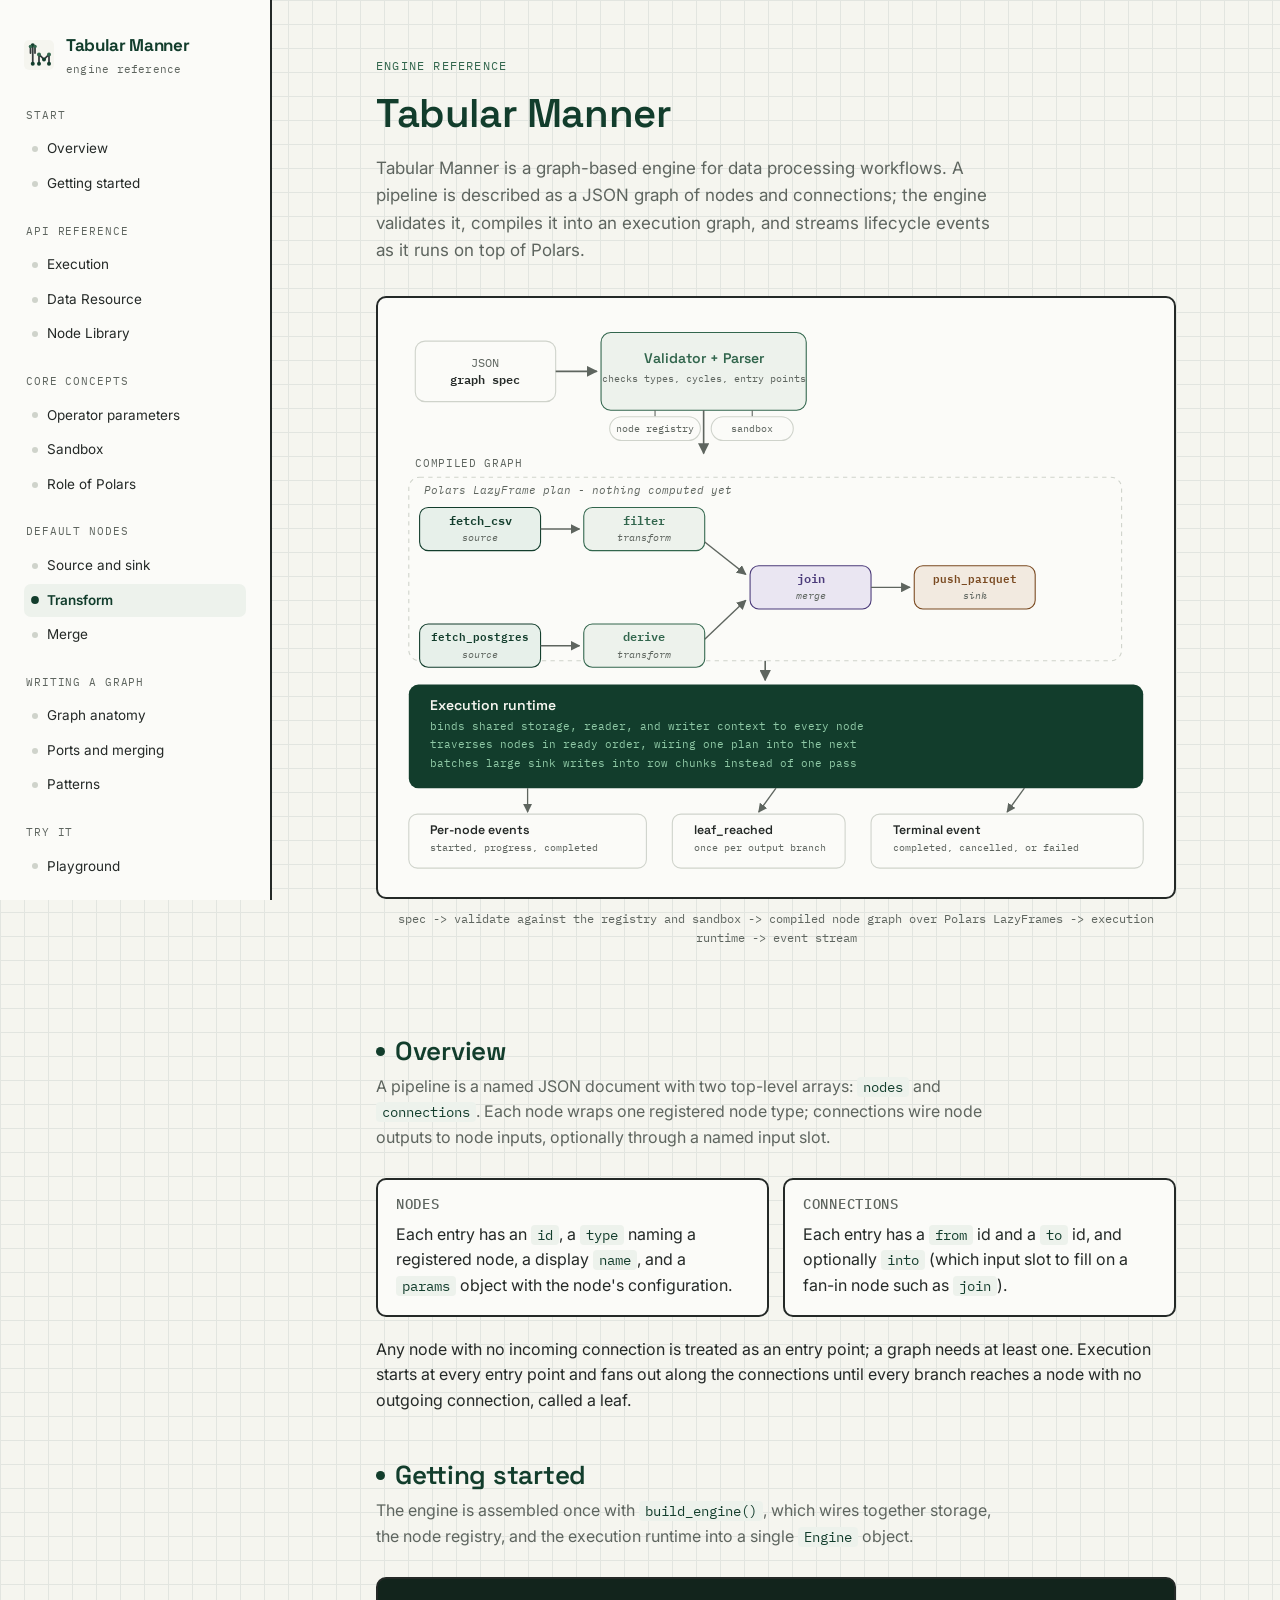
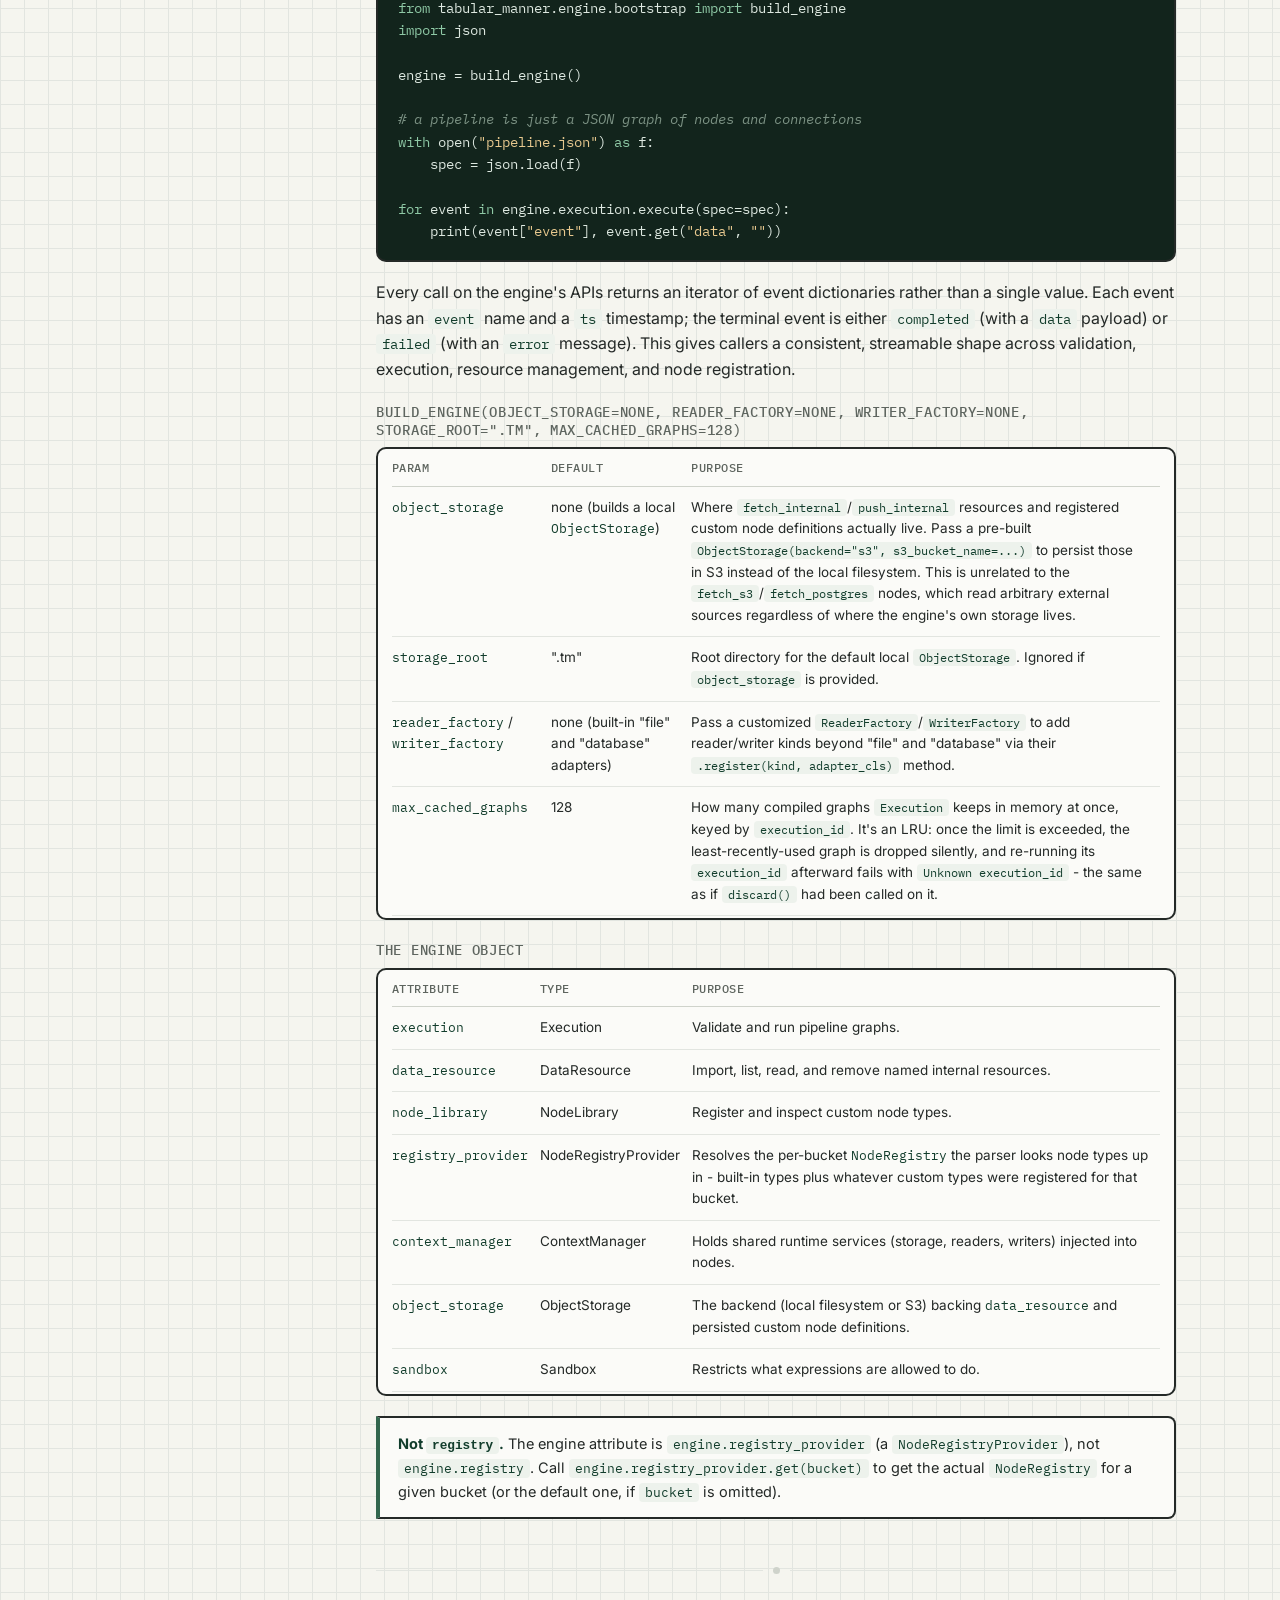
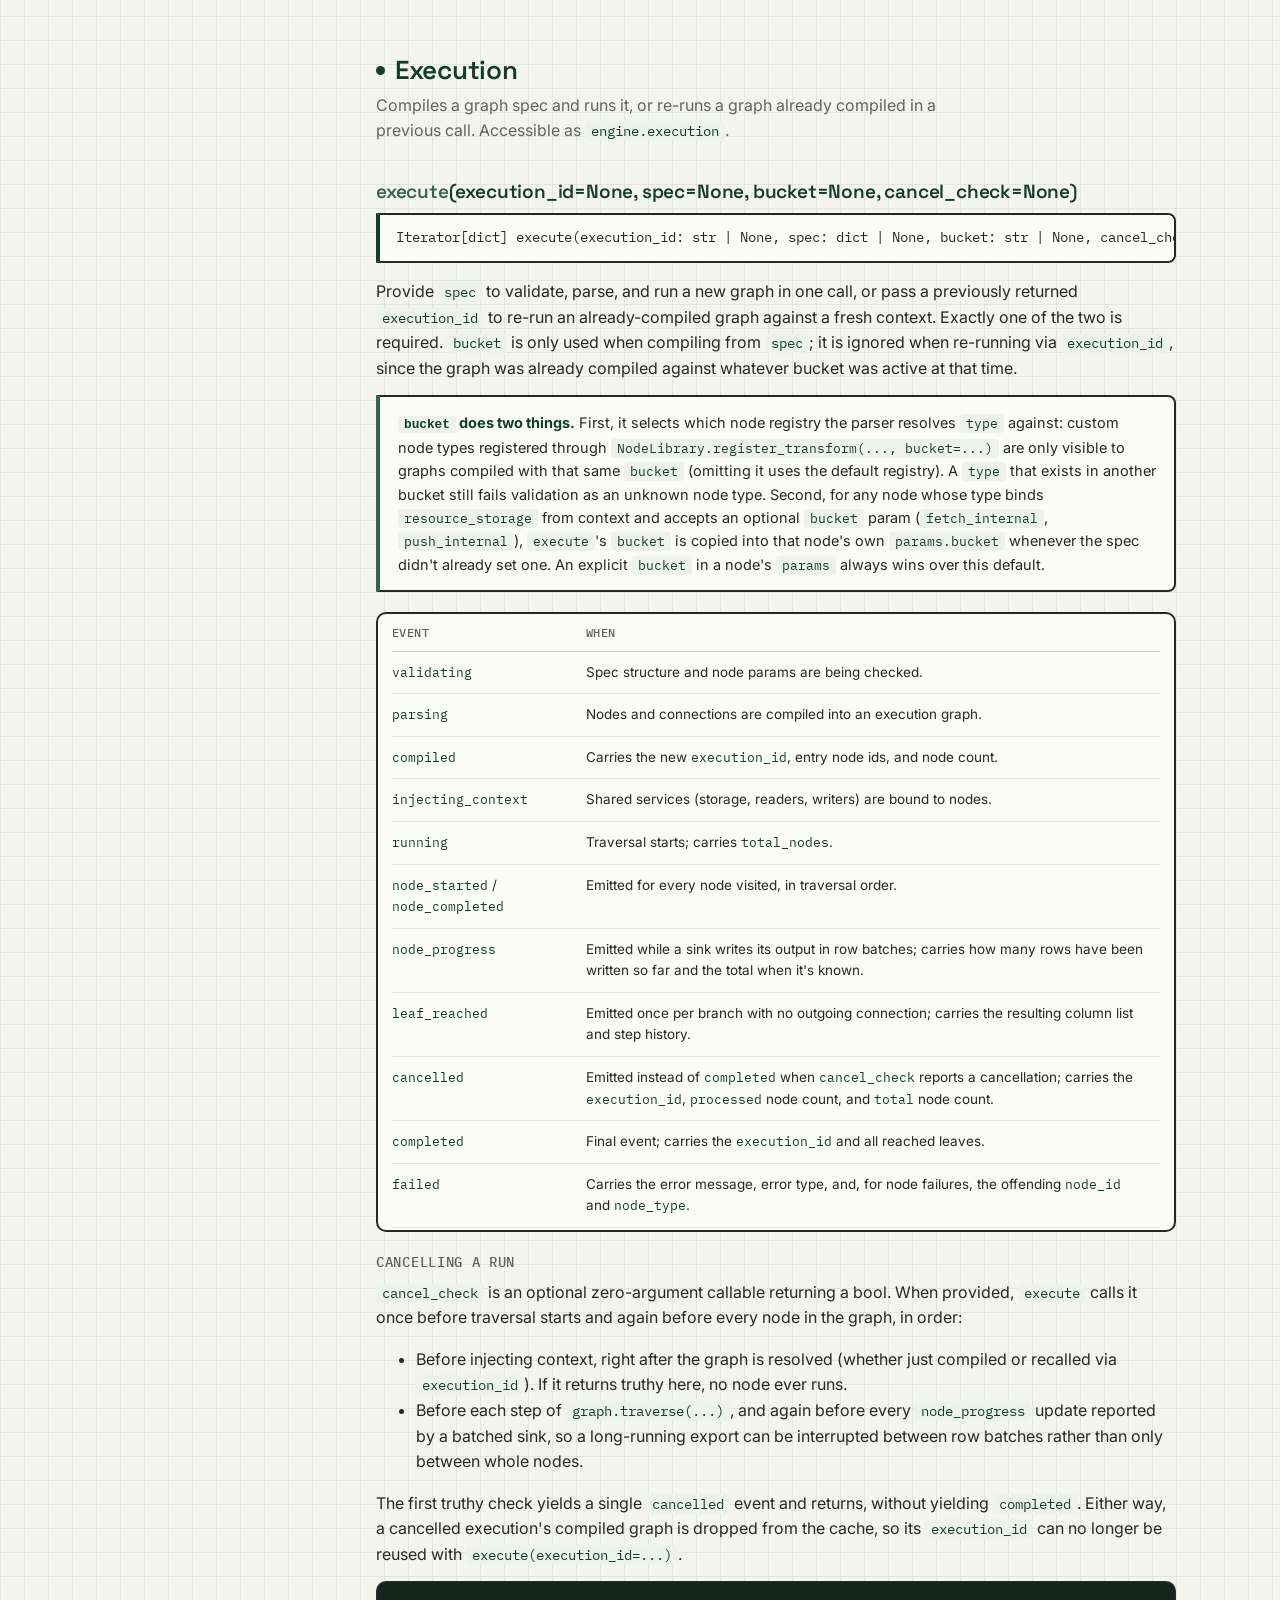
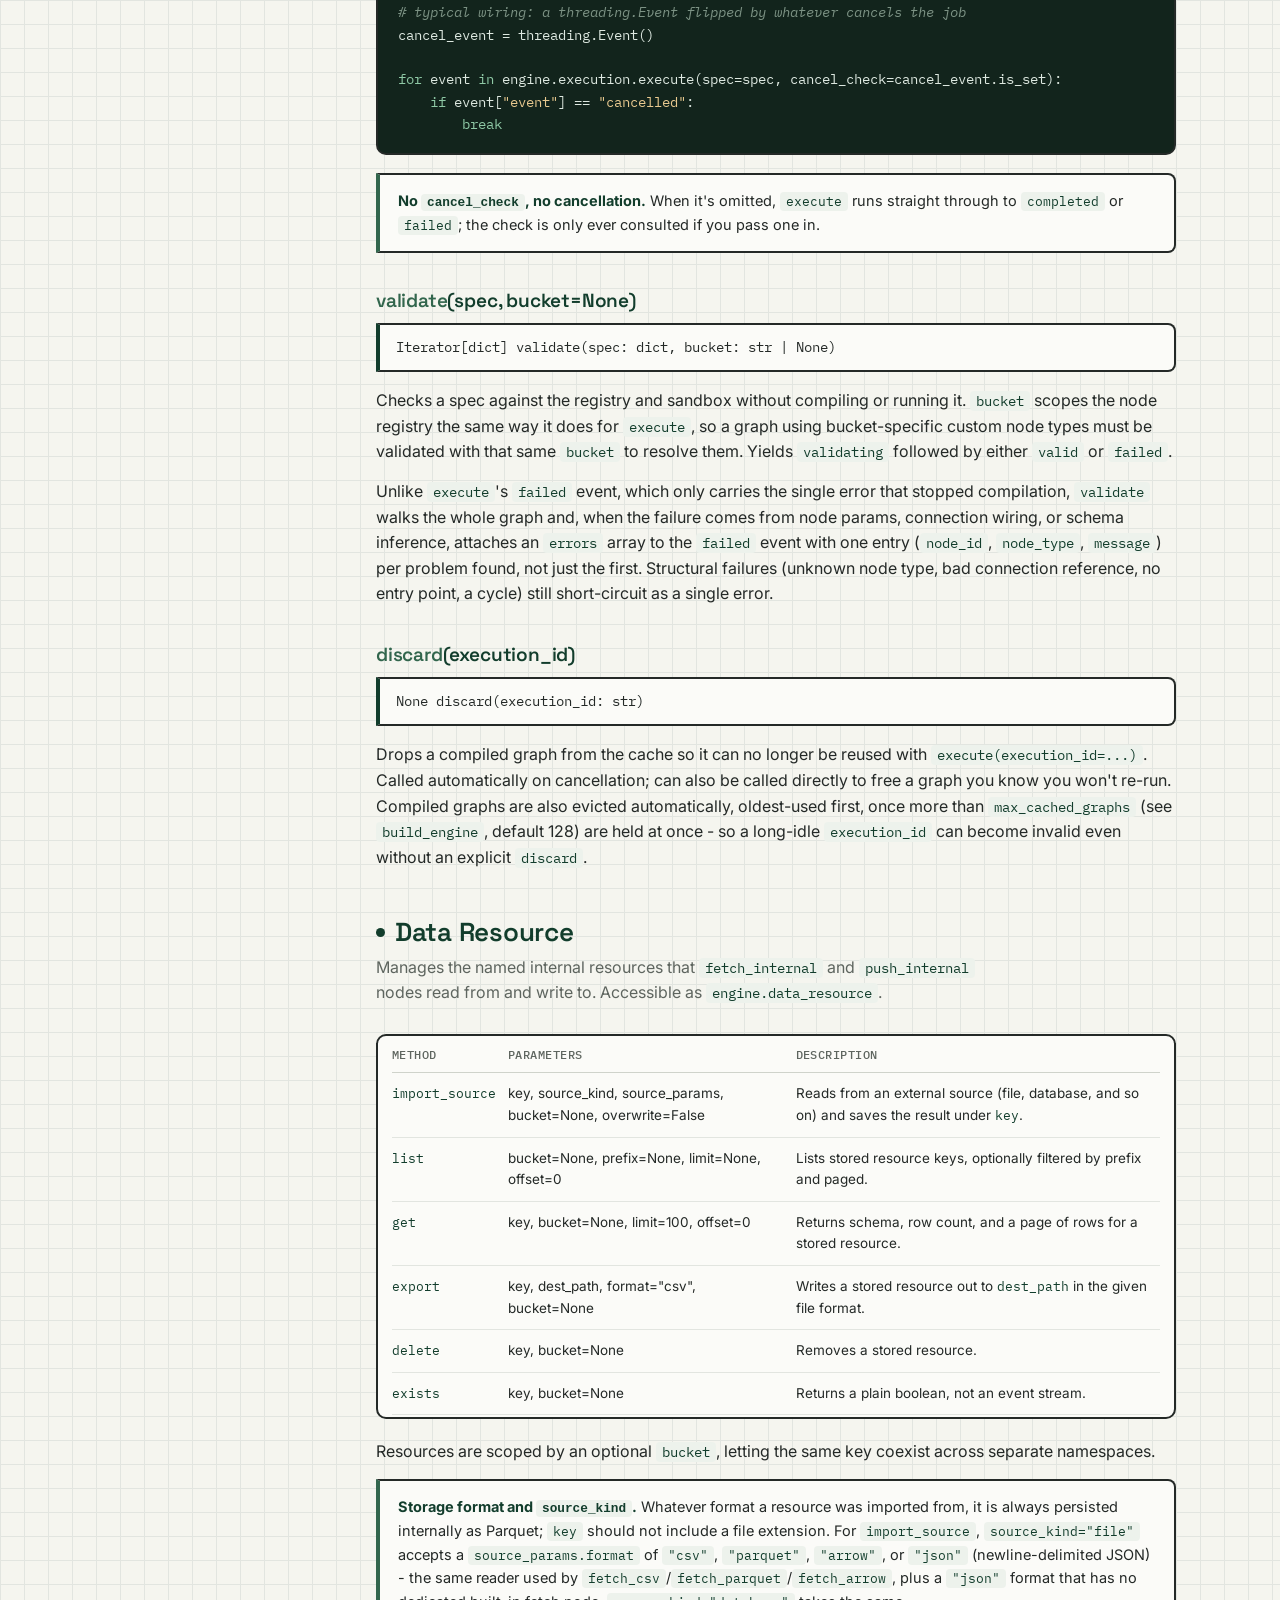
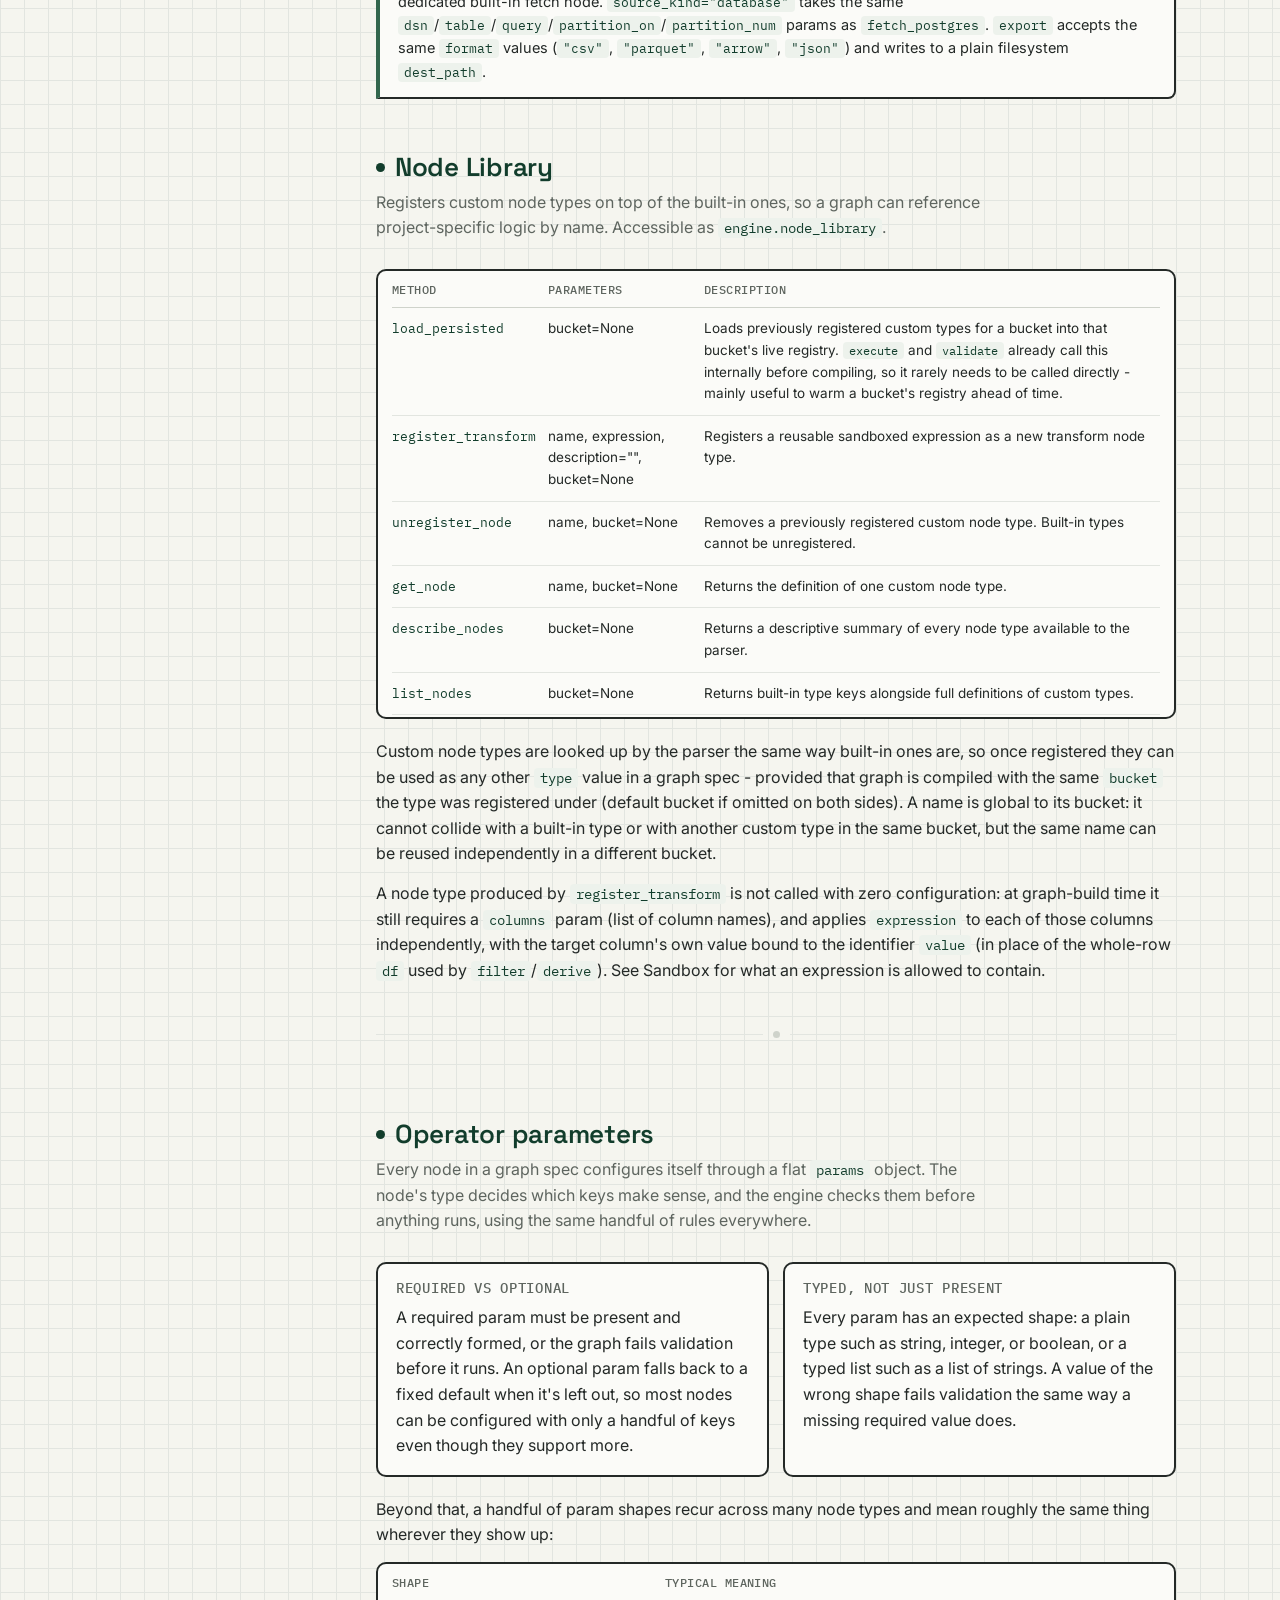
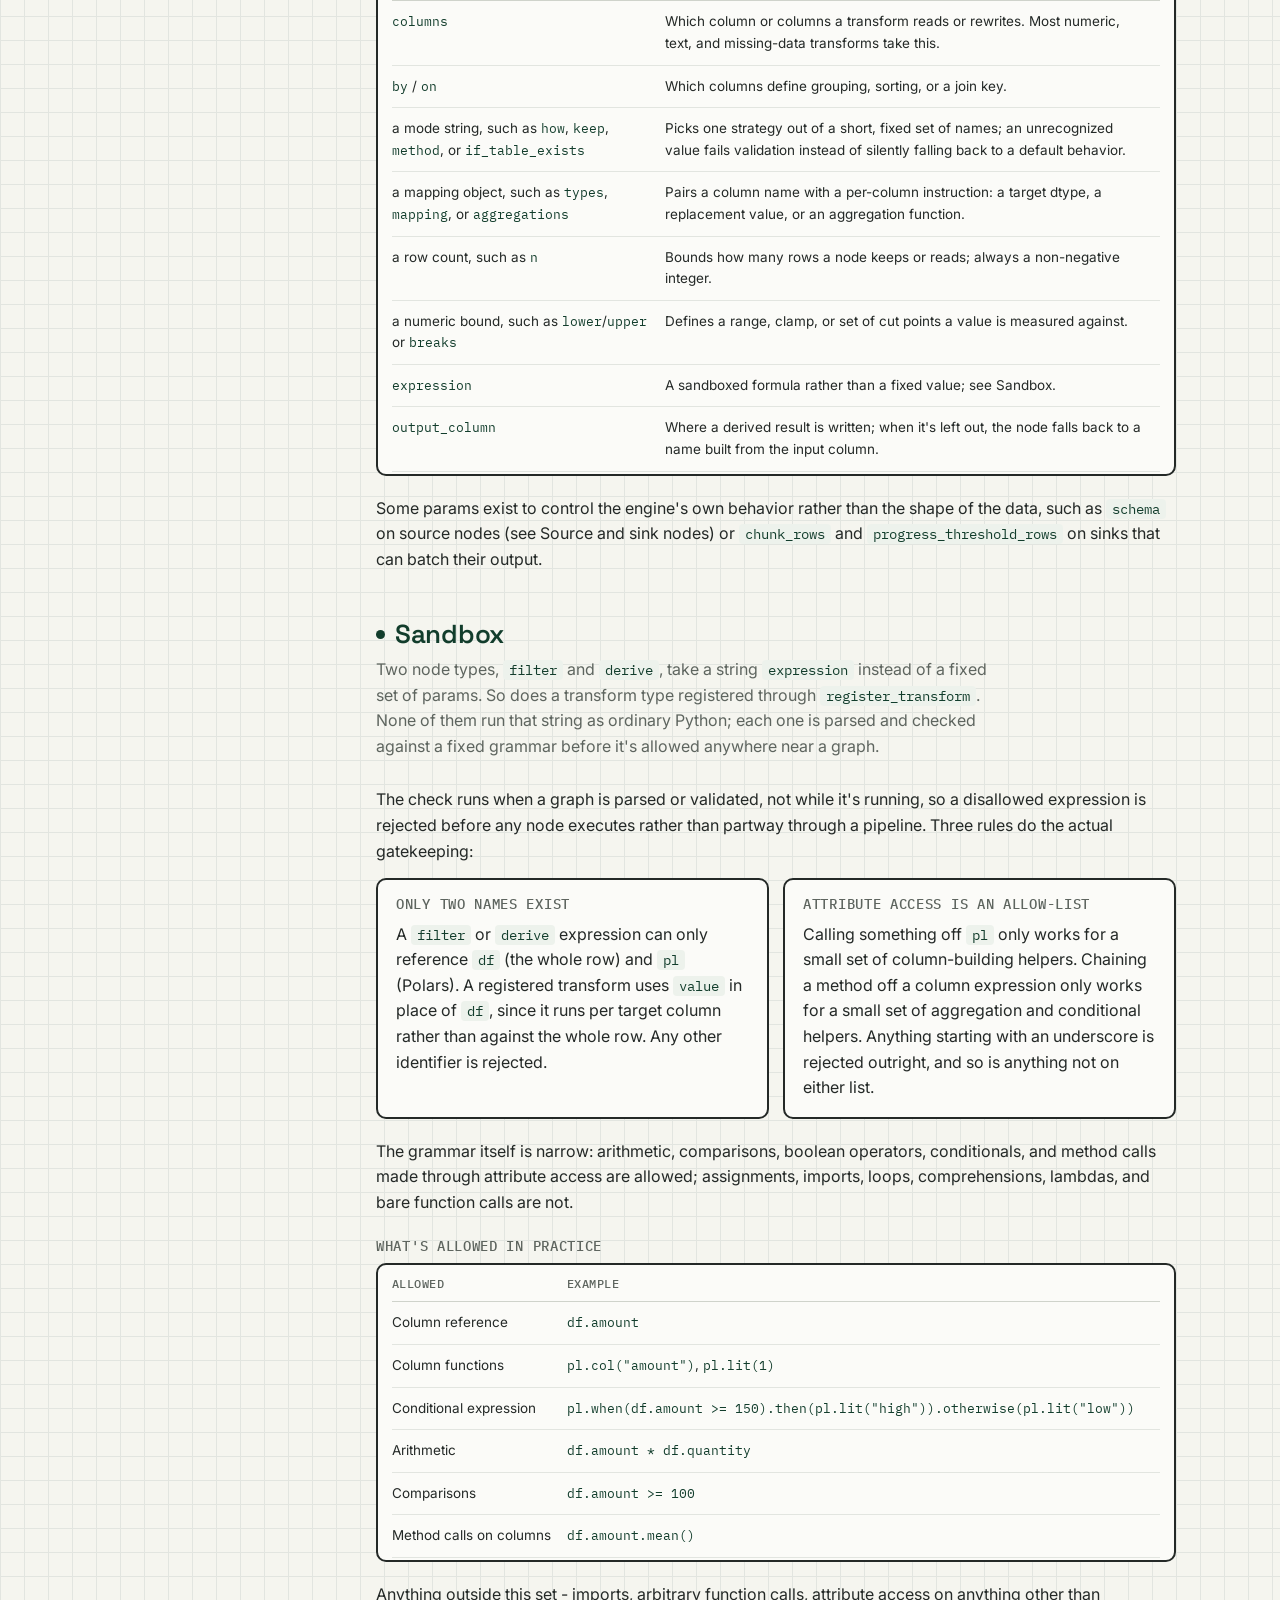
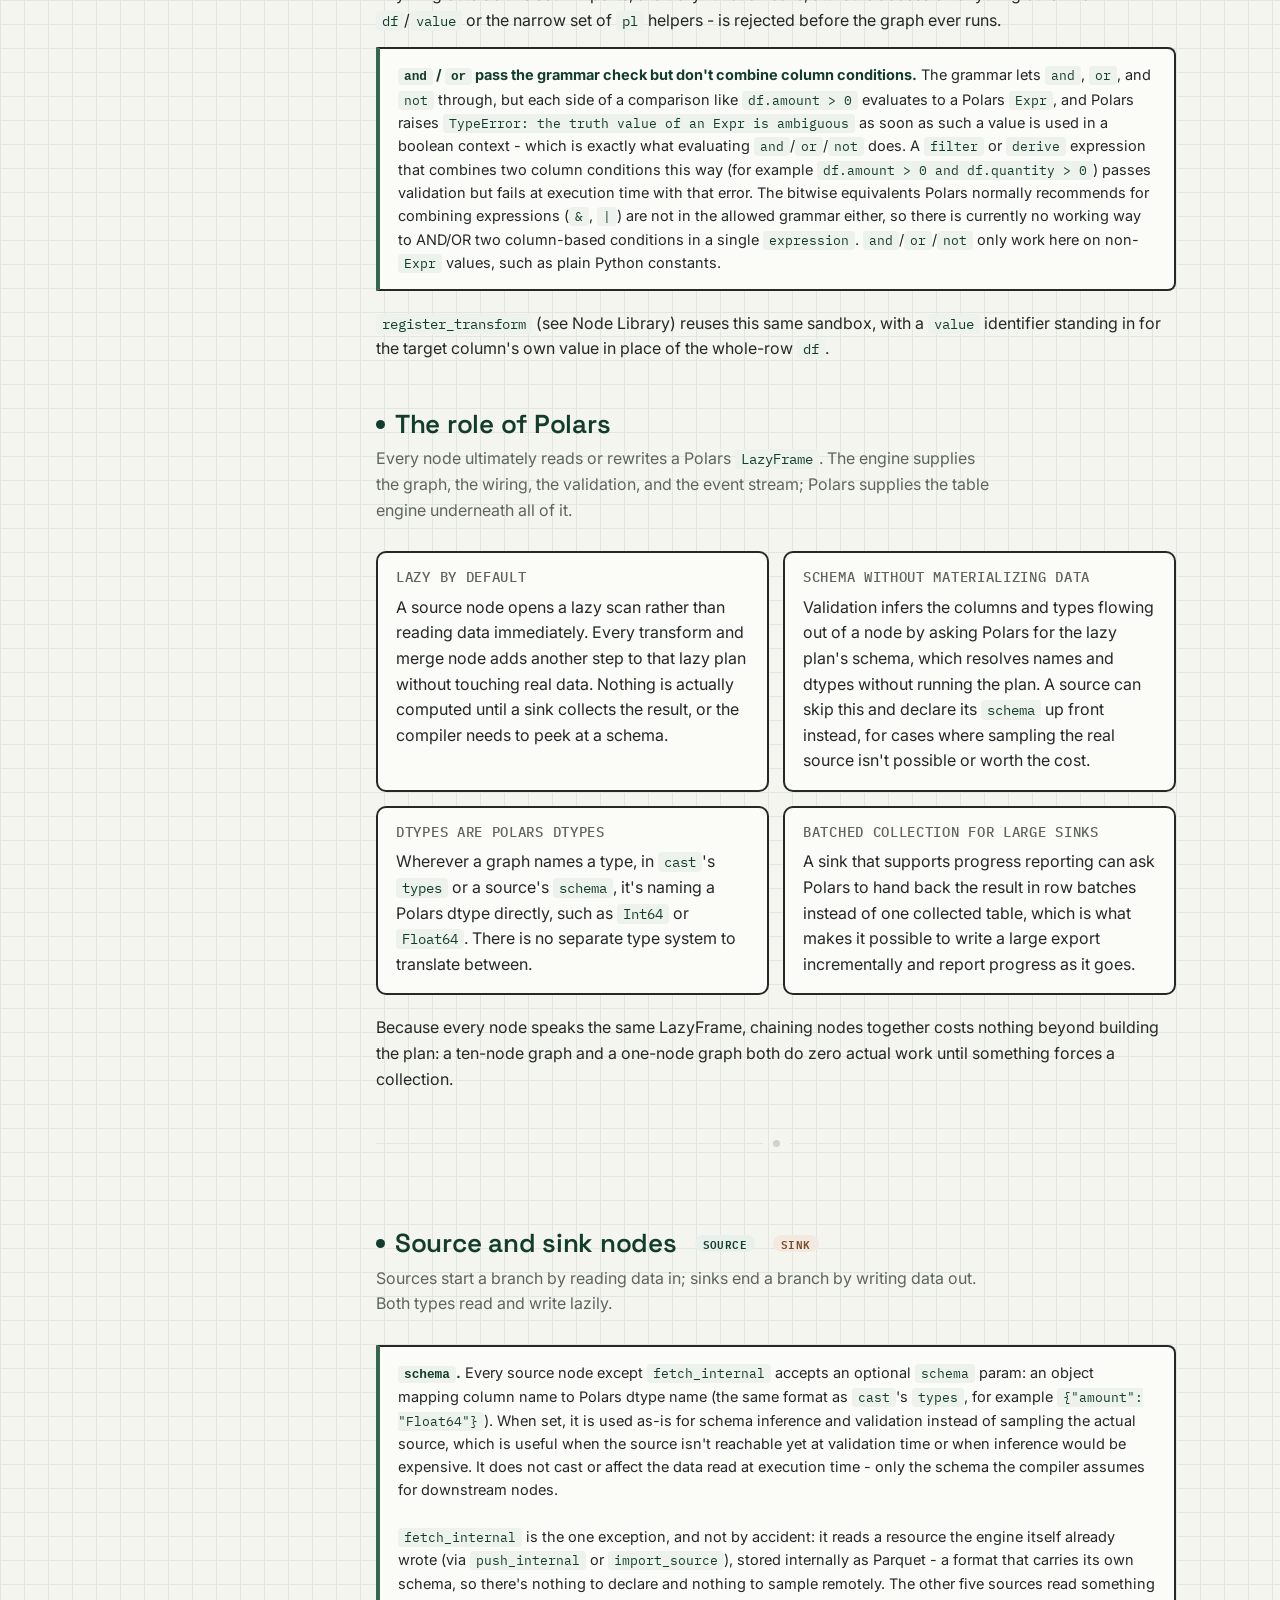
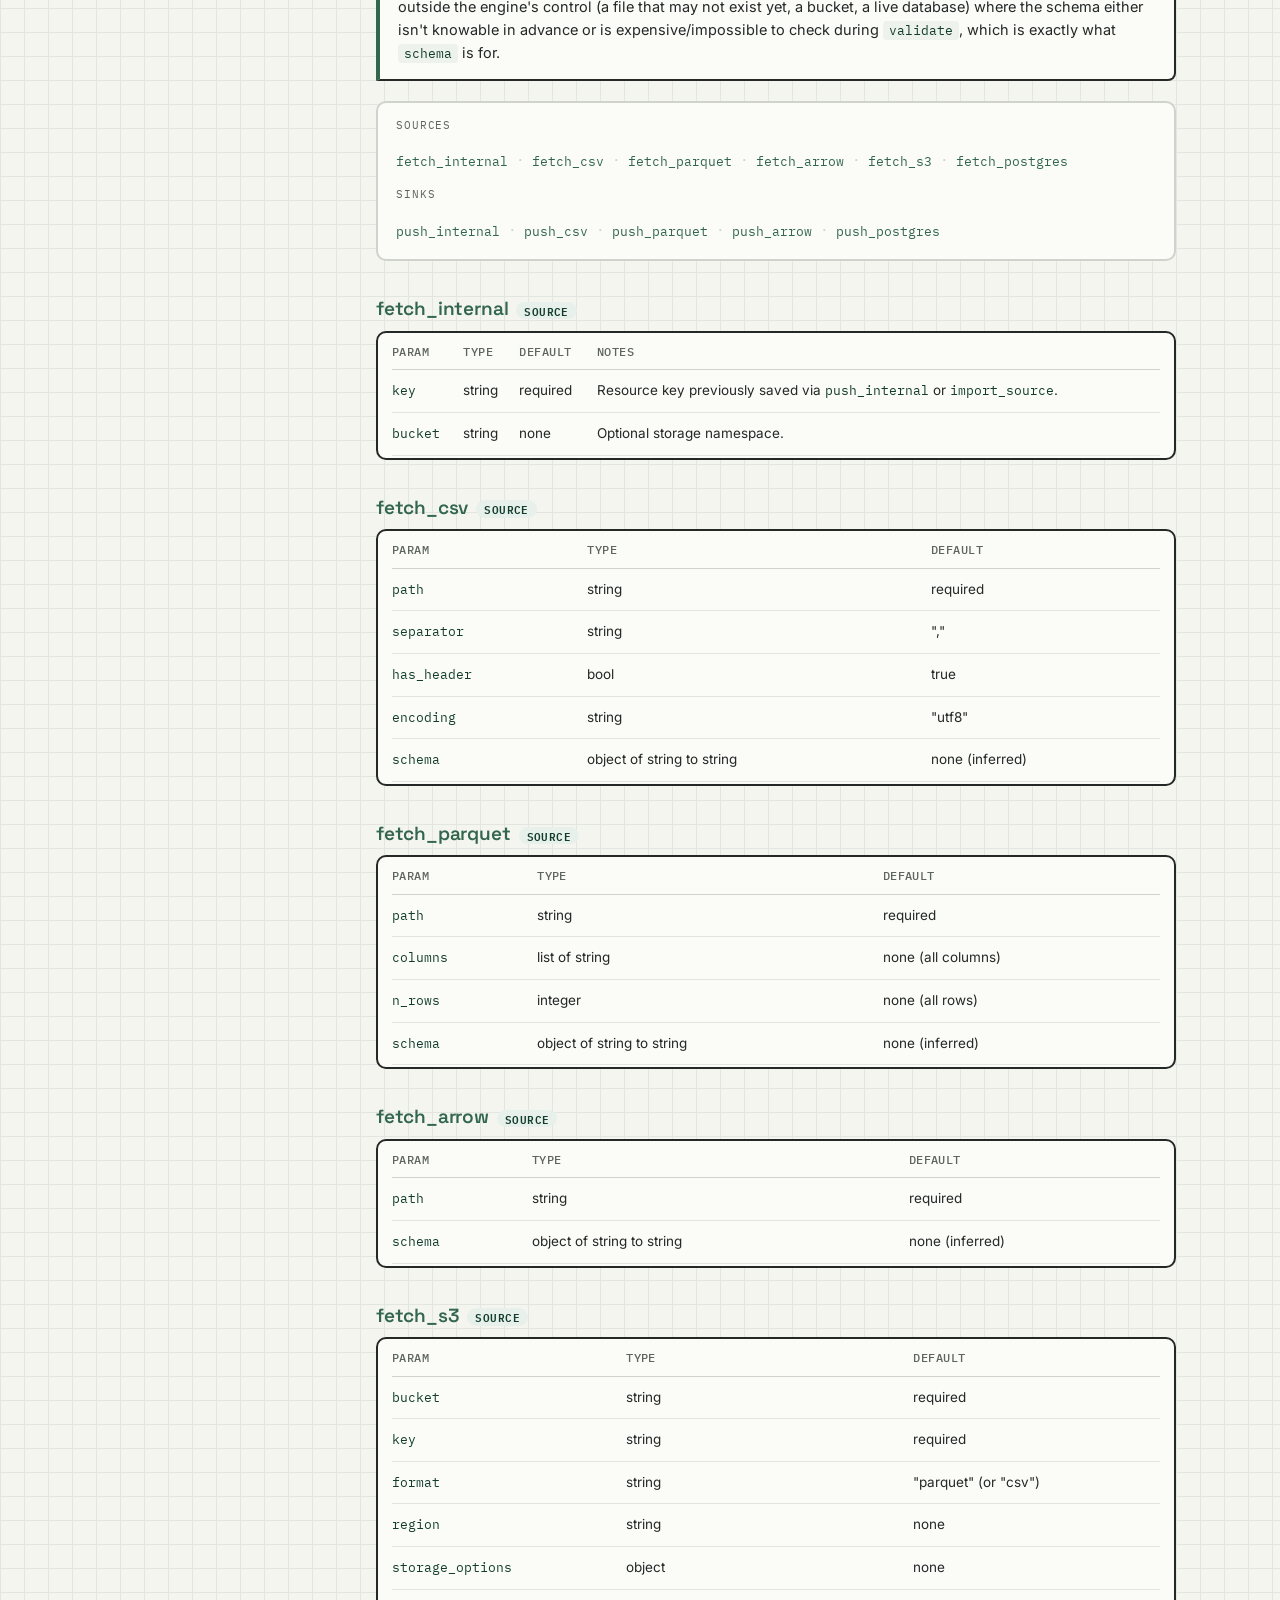
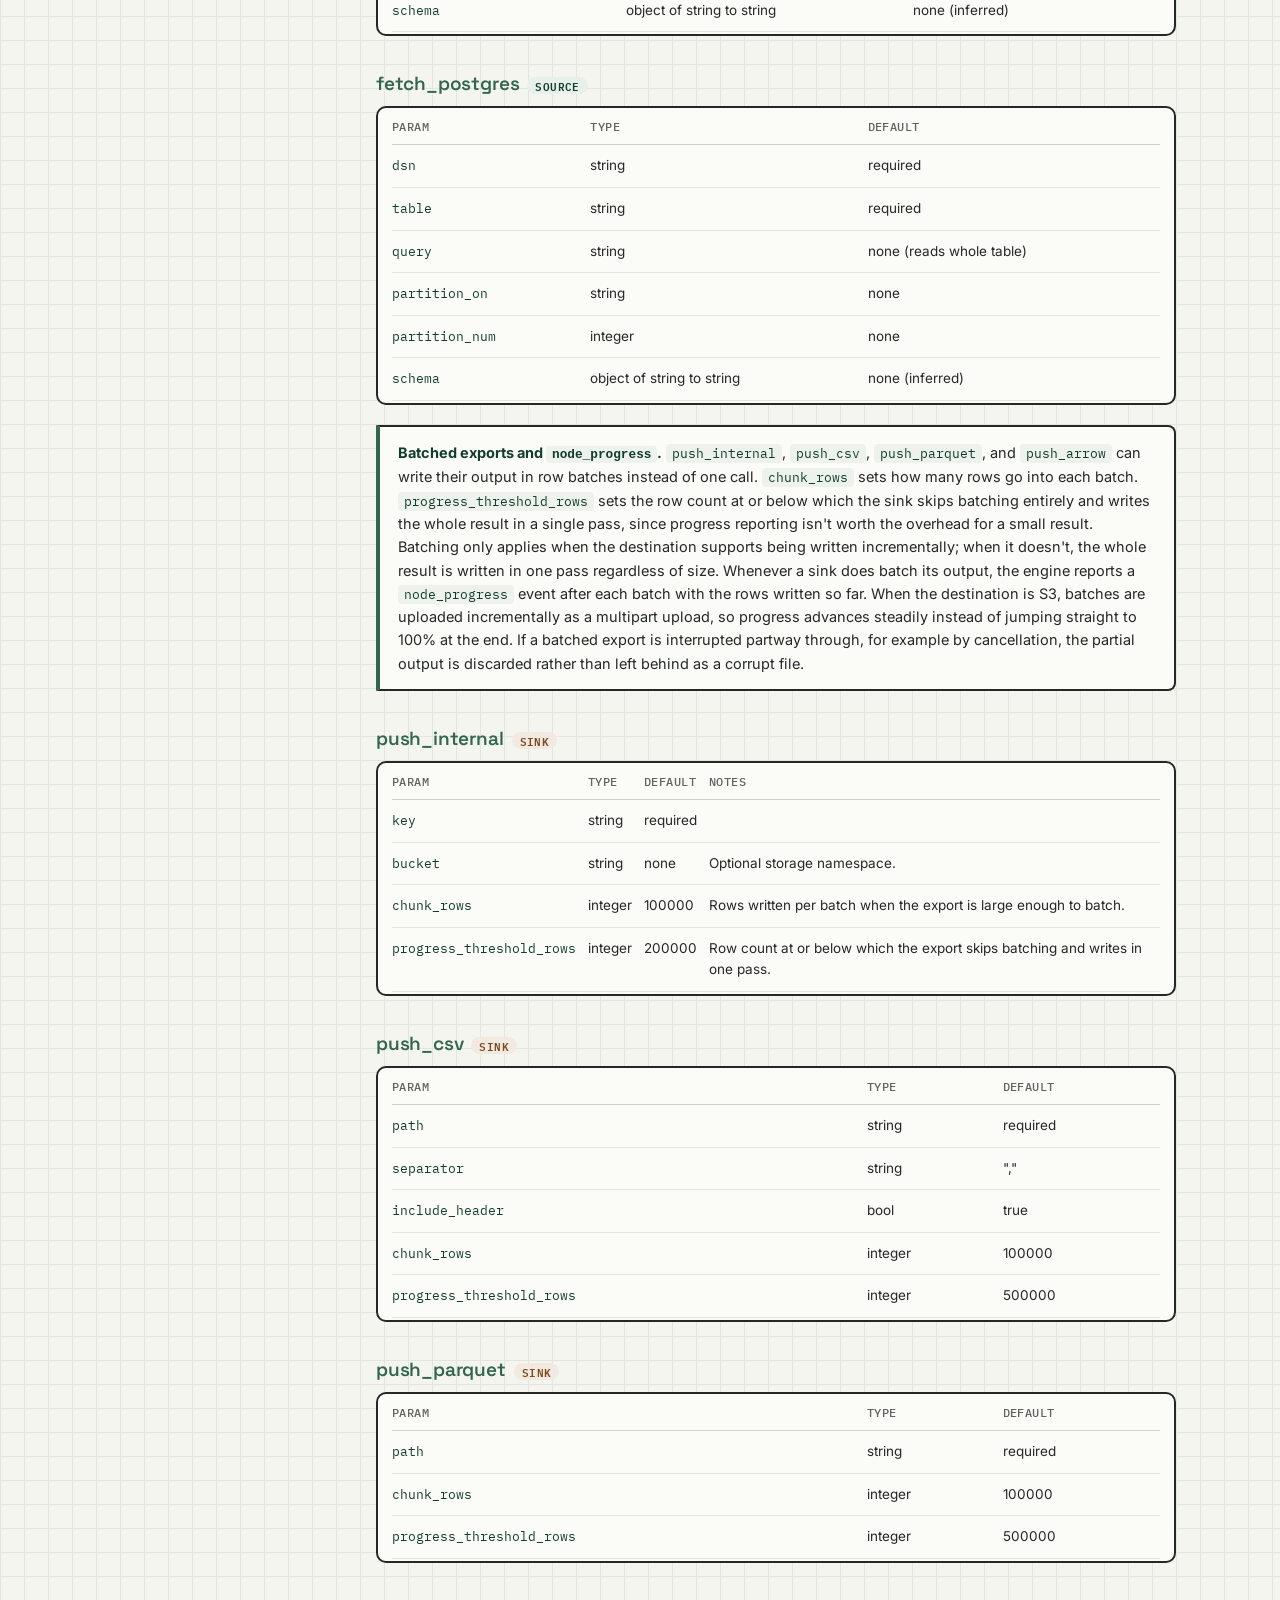
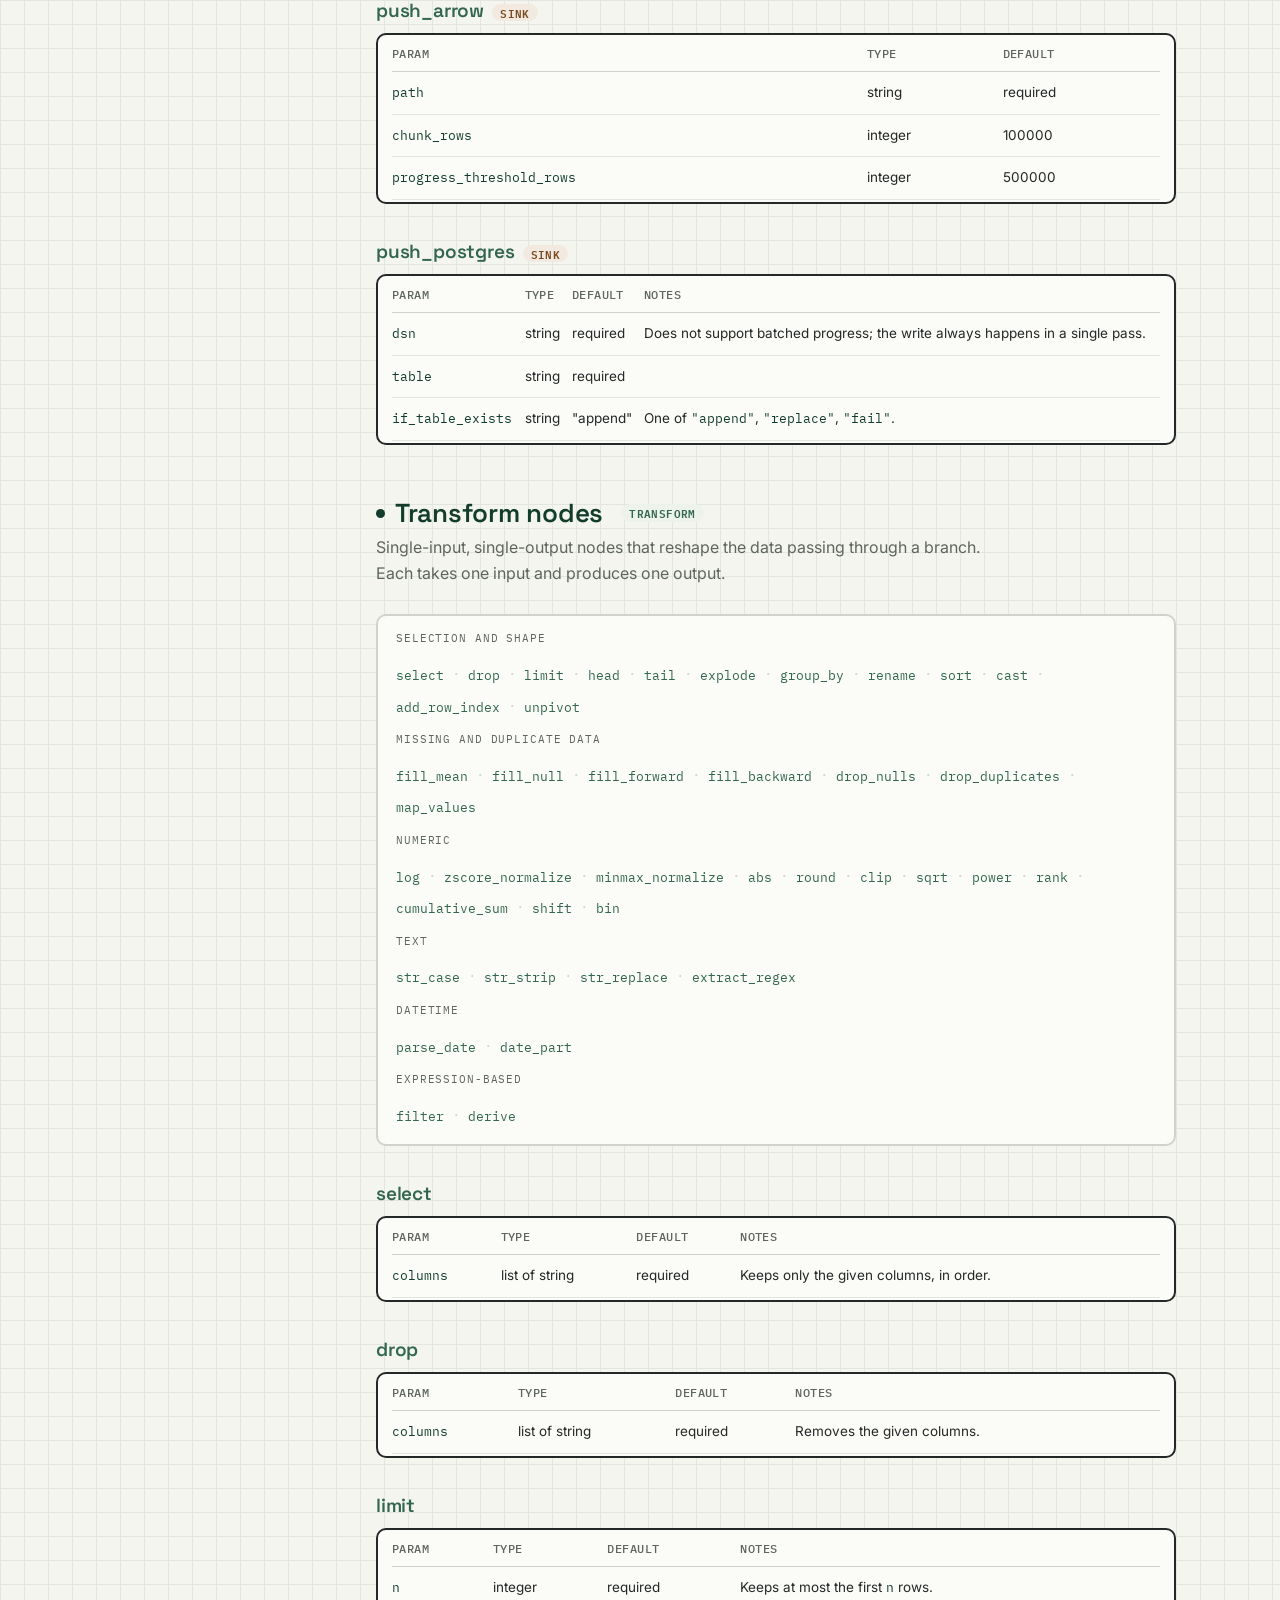
==== commit 5456baff: "chore(docs): enhance playground and add add its navigation in index.html" ====
--- a/docs/index.html
+++ b/docs/index.html
@@ -90,6 +90,12 @@
         <li><a class="nav-link" href="#graph-anatomy"><span class="dot"></span>Graph anatomy</a></li>
         <li><a class="nav-link" href="#graph-ports"><span class="dot"></span>Ports and merging</a></li>
         <li><a class="nav-link" href="#graph-examples"><span class="dot"></span>Patterns</a></li>
+      </ul>
+    </div>
+    <div class="nav-group">
+      <p class="nav-eyebrow">Try it</p>
+      <ul>
+        <li><a class="nav-link" href="playground.html#playground-top"><span class="dot"></span>Playground</a></li>
       </ul>
     </div>
   </nav>
@@ -1294,4 +1300,4 @@
 <script src="assets/site.js"></script>
 
 </body>
-</html>+</html>
--- a/docs/assets/style.css
+++ b/docs/assets/style.css
@@ -1,4 +1,4 @@
-:root{
+  :root{
     --paper:#F5F5EF;
     --paper-soft:#FBFBF8;
     --line:#E2E5E0;
